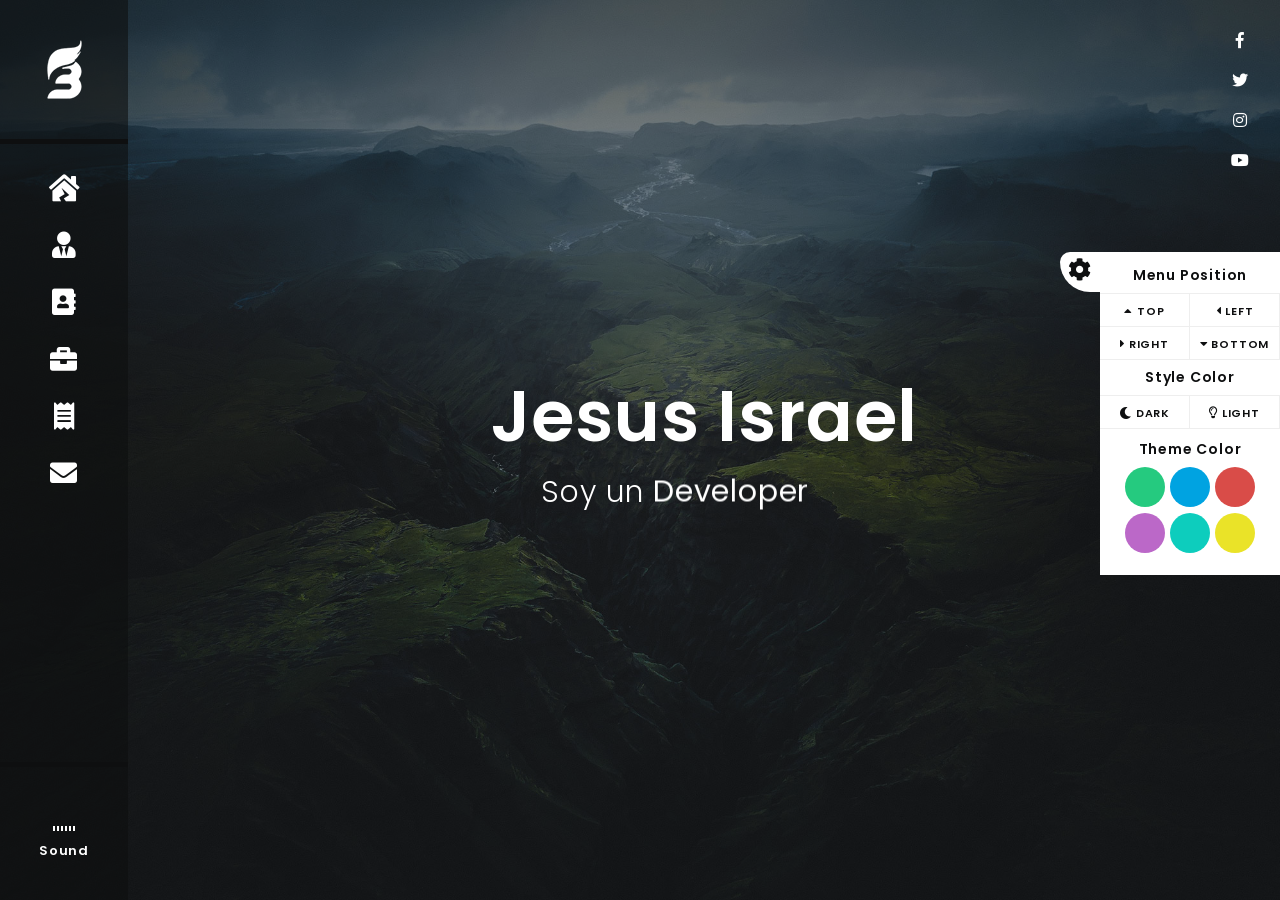
==== index.html @ d3aa6a94 "Add files via upload" ====
<!DOCTYPE html>
<html lang="en">
    
<head>
		
		<!-- Meta -->
        <meta charset="UTF-8">
        <meta name="viewport" content="width=device-width, initial-scale=1.0">
        <meta http-equiv="X-UA-Compatible" content="ie=edge">
		
		<!-- Title -->
		<title>Personal Jesus Israel</title>

		<!-- CSS Plugins -->
        <link rel="stylesheet" href="css/plugins/bootstrap.min.css">
        <link rel="stylesheet" href="css/plugins/font-awesome.css">
		<link rel="stylesheet" href="css/plugins/magnific-popup.css">
		<link rel="stylesheet" href="css/plugins/simplebar.css">
		<link rel="stylesheet" href="css/plugins/owl.carousel.min.css">
		<link rel="stylesheet" href="css/plugins/owl.theme.default.min.css">
		<link rel="stylesheet" href="css/plugins/jquery.animatedheadline.css">
		
		<!-- CSS Base -->
        <link rel="stylesheet" class="back-color" href="css/style-dark.css">
		<link rel="stylesheet" href="css/style-demo.css">
		
		<!-- Settings Style -->
		<link rel="stylesheet" class="posit-nav" href="css/settings/left-nav.css" />
		<link rel="stylesheet" class="theme-color" href="css/settings/green-color.css" />
		
    </head>
    <body>
		
		<!--Theme Options Start-->
        <div class="style-options">
            <div class="toggle-btn">
                <span><i class="fas fa-cog"></i></span>
            </div>
            <div class="style-menu">
                <div class="style-nav">
                    <h4 class="mt-15 mb-10">Menu Position</h4>
                    <ul>
						<li><a href="css/settings/top-nav.css"><i class="fas fa-caret-up"></i> Top</a></li>
                        <li><a href="css/settings/left-nav.css"><i class="fas fa-caret-left"></i> Left</a></li>
                        <li><a href="css/settings/right-nav.css"><i class="fas fa-caret-right"></i> Right</a></li>
                        <li><a href="css/settings/bottom-nav.css"><i class="fas fa-caret-down"></i> Bottom</a></li>
                    </ul>
                </div>
				<div class="style-back">
                    <h4 class="mt-85 mb-10">Style Color</h4>
                    <ul>
                        <li><a href="css/style-dark.css"><i class="fas fa-moon"></i> Dark</a></li>
                        <li><a href="css/style-light.css"><i class="far fa-lightbulb"></i> Light</a></li>
                    </ul>
                </div>
				<div class="style-color">
                    <h4 class="mt-55 mb-10">Theme Color</h4>
                    <ul>
                        <li><a href="css/settings/green-color.css" style="background-color: #25ca7f;"></a></li>
						<li><a href="css/settings/blue-color.css" style="background-color: #00a3e1;"></a></li>
                        <li><a href="css/settings/red-color.css" style="background-color: #d94c48;"></a></li>
                        <li><a href="css/settings/purple-color.css" style="background-color: #bb68c8;"></a></li>
						<li><a href="css/settings/sea-color.css" style="background-color: #0dcdbd;"></a></li>
                        <li><a href="css/settings/yellow-color.css" style="background-color: #eae328;"></a></li>
                    </ul>
                </div>
            </div>
        </div>
		
		<!-- Preloader -->
		<div id="preloader">
  			<div class="loading-area">
    			<div class="circle"></div>
  			</div>
  			<div class="left-side"></div>
  			<div class="right-side"></div>
		</div>
		
		<!-- Main Site -->
		<div id="home">
  		<div id="about">
    	<div id="resume">
     	<div id="portfolio">
        <div id="blog">
		<div id="contact">
			
			<div class="header-mobile">
                <a class="header-toggle"><i class="fas fa-bars"></i></a>
                <h2>JESUS</h2>
            </div>
			
			<!-- Left Block -->
			<nav class="header-main" data-simplebar>
		
				<!-- Logo -->
				<div class="logo">
            		<img src="img/logo.png" alt="">
            	</div>
				
          		<ul>
					<li data-tooltip="home" data-position="top">
            			<a href="#home" class="icon-h fas fa-house-damage"></a>
					</li>
					<li data-tooltip="about" data-position="top">
            			<a href="#about" class="icon-a fas fa-user-tie"></a>
					</li>
					<li data-tooltip="resume" data-position="top">
            			<a href="#resume" class="icon-r fas fa-address-book"></a>
					</li>
					<li data-tooltip="portfolio" data-position="top">
            			<a href="#portfolio" class="icon-p fas fa-briefcase"></a>
					</li>
					<li data-tooltip="blog" data-position="top">
            			<a href="#blog" class="icon-b fas fa-receipt"></a>
					</li>
					<li data-tooltip="contact" data-position="bottom">
						<a href="#contact" class="icon-c fas fa-envelope"></a>
					</li>
          		</ul>
				
				<!-- Sound wave -->
    			<a href="#"  class="music-bg">
      				<div class="lines">
        				<span></span>
        				<span></span>
        				<span></span>
        				<span></span>
						<span></span>
						<span></span>
      				</div>
					<p> Sound </p>
    			</a>
			 </nav>
			
			<!-- Home Section -->
          	<div class="pt-home" style="background-image: url('img/home-bg.jpg')">
             	<section>
					
					<!-- Banner -->
					<div class="banner">
  						<h1>Jesus Israel</h1>
						<p class="cd-headline rotate-1">
							<span>Soy un</span>
							<span class="cd-words-wrapper">
								<b class="is-visible">Developer</b>
								<b>Photographer</b>
								<b>Designer</b>
								<b>Freelancer</b>
							</span>
						</p>
					</div>
					
					<!-- Language -->
					<!--<div class="lang">
                		<ul>
                   			<li><a href="#" class="active">eng</a></li>
                    		<li><a href="#">rus</a></li>
                		</ul>
            		</div>-->
		
					<!-- Social -->
					<div class="social">
            			<ul>
                			<li><a href="https://www.facebook.com/lima.canaza.jesus.israel/"><i class="fab fa-facebook-f"></i></a></li>
                			<li><a href="https://twitter.com/LCJesusI"><i class="fab fa-twitter"></i></a></li>
                			<li><a href="https://www.instagram.com/jesus_israel_lima_canaza/"><i class="fab fa-instagram"></i></a></li>
							<li><a href="https://www.youtube.com/channel/UC-BhTLr0fHaMwrSYODL6h_Q"><i class="fab fa-youtube"></i></a></li>
            			</ul>
        			</div>
			  	</section>  
          	</div>
			
			<!-- About Section -->
			<div class="page pt-about" data-simplebar>
				<section class="container">
					
					<!-- Section Title -->
					<div class="header-page mt-70 mob-mt">
						<h2>About Me</h2>
						<span></span>
					</div>
				
					<!-- Personal Info Start -->
					<div class="row mt-100">
					
						<!-- Information Block -->
						<div class="col-lg-12 col-sm-12">
    						<div class="info box">
								<div class="row">
									<div class="col-lg-3 col-sm-4">
										<div class="photo">
											<img alt="jesus israel lima canaza" src="img/jesus.jpg">		
										</div>	
									</div>
									<div class="col-lg-9 col-sm-8">
										<h4>Jesus Israel Lima Canaza</h4>
										<div class="loc">
											<i class="fas fa-map-marked-alt"></i> Sucre, Bolivia
										</div>
                                        <p>¡Hola! Soy Jesus Israel, un diseñador y desarrollador digital autodidacta. Empecé en la habitación, me convertí en profesional en la universidad <b>USFX</b>. Ahora vivo en BOLIVIA, Sucre, disfruto de la vida en el campo.
										</p>
										<p> Tengo un par de aficiones pero me gusta viajar. Ya he recorrido casi todos los departamentos de nuestro país. Me gusta la fruta.
										</p>
									</div>
									
									<!-- Icon Info -->
									<div class="col-lg-3 col-sm-4">
                                		<div class="info-icon">
                                     		<i class="fas fa-award"></i>
                                     		<div class="desc-icon">
												<h6>Iniciando</h6>
                                            	<p>EXPERIENCIA</p>
                                       		</div>
                                		</div>
                                	</div>
									
									<!-- Icon Info -->
									<div class="col-lg-3 col-sm-4">
                                		<div class="info-icon">
                                     		<i class="fas fa-certificate"></i>
                                     		<div class="desc-icon">
												<h6>10+ Proyectos</h6>
                                            	<p>COMPLETADOS</p>
                                      		</div>
                                		</div>
                                	</div>
									
									<!-- Icon Info -->
									<div class="col-lg-3 col-sm-4">
                                		<div class="info-icon">
                                     		<i class="fas fa-user-astronaut"></i>
                                     		<div class="desc-icon">
												<h6>Freelance</h6>
                                           		<p>DISPONIBLE</p>
                                        	</div>
                                		</div>
                                	</div>
									<div class="col-lg-3 col-sm-12 pt-50">
                                		<a href="#" class="btn-st">Descargar CV</a>
                                	</div>
								</div>
							</div>
						</div>
					</div>
					
					<!-- Interests Row Start -->
					<div class="row mt-100">
					
						<!-- Header Block -->
						<div class="col-md-12">
							<div class="header-box mb-50">
								<h3>My Interests</h3>
							</div>
						</div>
					
						<div class="col-lg-12 col-sm-12">
							<div class="box">
								<div class="row">
									<!-- Interests Item -->
									<div class="col-lg-3 col-sm-6">
										<div class="inter-icon">
                                     		<i class="fas fa-music"></i>
                                    	 	<div class="desc-inter">
												<h6>Music</h6>
                               	        	</div>
										</div>
									</div>
								
									<!-- Interests Item -->
									<div class="col-lg-3 col-sm-6">
										<div class="inter-icon">
                                     		<i class="fas fa-route"></i>
                                     		<div class="desc-inter">
												<h6>Travelling</h6>
                                       		</div>
                                		</div>
									</div>
								
									<!-- Interests Item -->
									<div class="col-lg-3 col-sm-6">
										<div class="inter-icon">
                                 	    	<i class="far fa-image"></i>
                                  		   	<div class="desc-inter">
												<h6>Photos</h6>
                                  	     	</div>
                                		</div>
									</div>
								
									<!-- Interests Item -->
									<div class="col-lg-3 col-sm-6">
										<div class="inter-icon">
                                    	 	<i class="fas fa-film"></i>
                                     		<div class="desc-inter">
												<h6>Movies</h6>
                                   	    	</div>
                                		</div>
									</div>
								
									<!-- Interests Item -->
									<div class="col-lg-3 col-sm-6">
										<div class="inter-icon">
                                 	    	<i class="fas fa-space-shuttle"></i>
                                 	    	<div class="desc-inter">
												<h6>Space</h6>
                                	       	</div>
                                		</div>
									</div>
								
									<!-- Interests Item -->
									<div class="col-lg-3 col-sm-6">
										<div class="inter-icon">
                                    	 	<i class="fas fa-book"></i>
                                     		<div class="desc-inter">
												<h6>Books</h6>
                                    	   	</div>
                                		</div>
									</div>
								
									<!-- Interests Item -->
									<div class="col-lg-3 col-sm-6">
										<div class="inter-icon">
        	                             	<i class="fas fa-gamepad"></i>
            	                         	<div class="desc-inter">
												<h6>Video games</h6>
                    	                   	</div>
                        	        	</div>
									</div>
								
									<!-- Interests Item -->
									<div class="col-lg-3 col-sm-6">
										<div class="inter-icon">
        	                             	<i class="fas fa-tree"></i>
            	                         	<div class="desc-inter">
												<h6>Forest</h6>
                    	                   	</div>
                        	        	</div>
									</div>
								</div>
							</div>
						</div>
					</div>
				
					<!-- Service Row Start -->
					<div class="row mt-100">
					
						<!-- Header Block -->
						<div class="col-md-12">
							<div class="header-box mb-50">
								<h3>Services</h3>
							</div>
						</div>
					
						<!-- Service Item -->
						<div class="col-lg-6 col-sm-6">
							<div class="service box mb-40">
								<i class="fas fa-desktop"></i>
								<h4>Web Design</h4>
								<p>Diseño de paginas web personales y de empresas.</p>
							</div>
						</div>

						<!-- Service Item -->
						<div class="col-lg-6 col-sm-6">
							<div class="service box mb-40">
								<i class="fas fa-cogs"></i>
								<h4>Web Development</h4>
								<p>Desarrolo de paginas web personales y empresas.</p>
							</div>
						</div>

						<!-- Service Item -->
						<div class="col-lg-6 col-sm-6">
							<div class="service box mb-40">
								<i class="fas fa-mobile-alt"></i>
								<h4>Responsive Design</h4>
								<p>El diseño es tanto como para Pc, Tablet y Celulares.</p>
							</div>
						</div>

						<!-- Service Item -->
						<div class="col-lg-6 col-sm-6">
							<div class="service box mb-40">
								<i class="fas fa-medkit"></i>
								<h4>quick Support</h4>
								<p>Se ofrece un soporte 24/7 los 365 dias del año.</p>
							</div>
						</div>
					</div>
				
					<!-- Testimonial Row Start -->
					<div class="row testimonial mt-60">
					
						<!-- Header Block -->
						<div class="col-md-12">
							<div class="header-box mb-50">
								<h3>Testimonials</h3>
							</div>
						</div>
						
						<div class="owl-carousel owl-theme">
	
							<!-- Testimonail Item -->
							<div class="testimonial-item">
								<div class="media">
									<img src="img/testimonials/testimonial-1.jpg" alt="">
									<div class="content">
										<h4>John Doe</h4>
										<p>Web Development</p>
									</div>
									<ul class="rating">
										<li><i class="far fa-star"></i></li>
										<li><i class="far fa-star"></i></li>
										<li><i class="far fa-star"></i></li>
										<li><i class="far fa-star"></i></li>
										<li><i class="far fa-star"></i></li>
                                 	</ul>
								</div>
								<div class="comment pt-30">
									<p>
										Vayas a donde vayas, ve con todo tu corazón. – Confucio.
									</p>
								</div>
							</div>

							<!-- Testimonail Item -->
							<div class="testimonial-item">
								<div class="media">
									<img src="img/testimonials/testimonial-2.jpg" alt="">
									<div class="content">
										<h4>Alex Doe</h4>
										<p>UI/UX Designer</p>
									</div>
									<ul class="rating">
										<li><i class="far fa-star"></i></li>
										<li><i class="far fa-star"></i></li>
										<li><i class="far fa-star"></i></li>
										<li><i class="far fa-star"></i></li>
										<li><i class="far fa-star-half"></i></li>
                                 	</ul>
								</div>
								<div class="comment pt-30">
									<p>
										Los dos días más importantes de tu vida son el dí­a en que naciste y el día en el que encontraste el por qué. – Mark Twain.
									</p>
								</div>
							</div>
						
							<!-- Testimonail Item -->
							<div class="testimonial-item">
								<div class="media">
									<img src="img/testimonials/testimonial-3.jpg" alt="">
									<div class="content">
										<h4>David Doe</h4>
										<p>UI/UX Designer</p>
									</div>
									<ul class="rating">
										<li><i class="far fa-star"></i></li>
										<li><i class="far fa-star"></i></li>
										<li><i class="far fa-star"></i></li>
										<li><i class="far fa-star"></i></li>
                                 	</ul>
								</div>
								<div class="comment pt-30">
									<p>
										En 20 años desde hoy estarás más decepcionado de las cosas que no hiciste que de las que hiciste. – Mark Twain.
									</p>
								</div>
							</div>
						</div>
					</div>
				
					<!-- Price Row Start -->
					<div class="row mt-100 mb-60">
						
						<!-- Header Block -->
						<div class="col-md-12">
							<div class="header-box mb-90">
								<h3>Price</h3>
							</div>
						</div>
					
						<!-- Price Item -->
						<div class="col-lg-4 col-sm-12">
							<div class="price box">
								<div class="head-price">
									<i class="fa fa-user"></i>
									<h4>Basic</h4>
								</div>
								<div class="body-price">
									<div class="price-plan">
										<span class="currency">$</span>
										<span class="number">25</span>
										<span class="period">month</span>
									</div>
									<div class="list-price">
										<ul>
											<li>Web Design</li>
											<li>Web Development</li>
											<li class="disable">Responsive Design</li>
											<li class="disable">Game Development</li>
										</ul>
									</div>
								</div>
								<div class="footer-price">
									<a href="#" class="btn-st">Buy Now</a>
								</div>
							</div>
						</div>

						<!-- Price Item -->
						<div class="col-lg-4 col-sm-12">
							<div class="price box">
								<div class="head-price">
									<i class="fa fa-briefcase"></i>
									<h4>Standard</h4>
								</div>
								<div class="body-price">
									<div class="price-plan">
										<span class="currency">$</span>
										<span class="number">40</span>
										<span class="period">month</span>
									</div>
									<div class="list-price">
										<ul>
											<li>Web Design</li>
											<li>Web Development</li>
											<li>Responsive Design</li>
											<li class="disable">Game Development</li>
										</ul>
									</div>
								</div>
								<div class="footer-price">
									<a href="#" class="btn-st">Buy Now</a>
								</div>
							</div>
						</div>

						<!-- Price Item -->
						<div class="col-lg-4 col-sm-12">
							<div class="price box">
								<div class="head-price">
									<i class="fa fa-globe"></i>
									<h4>Premium</h4>
								</div>
								<div class="body-price">
									<div class="price-plan">
										<span class="currency">$</span>
										<span class="number">55</span>
										<span class="period">month</span>
									</div>
									<div class="list-price">
										<ul>
											<li>Web Design</li>
											<li>Web Development</li>
											<li>Responsive Design</li>
											<li>Game Development</li>
										</ul>
									</div>
								</div>
								<div class="footer-price">
									<a href="#" class="btn-st">Buy Now</a>
								</div>
							</div>
						</div>
					</div>
			  	</section>
         	</div>
			 
			<!-- Resume Section -->
          	<div class="page pt-resume" data-simplebar>
            	<section class="container">
					
					<!-- Section Title -->
					<div class="header-page mt-70 mob-mt">
						<h2>Resume</h2>
    					<span></span>
					</div>
					
					<!-- Experience & Education Row Start -->
					<div class="row mt-100">
					
						<!-- Experience Column Start -->
						<div class="col-lg-6 col-sm-12">
						
							<!-- Header Block -->
							<div class="header-box mb-50">
								<h3>Experience</h3>
							</div>
						
							<div class="experience box">
								
								<!-- Experience Item -->
								<div class="item">
									<div class="main">
										<h4>Web Design</h4>
										<p><i class="far fa-calendar-alt"></i>2012 - 2014 | Сompany Inc</p>
									</div>
									<p>Work experience is essential for getting a job. Whether it's a short work placement or a longer internship, work experience is always viewed favourably by employers and can help you decide your future career.</p>
								</div>

								<!-- Experience Item -->
								<div class="item">
									<div class="main">
										<h4>Fornt-End Developer</h4>
										<p><i class="far fa-calendar-alt"></i>2014 - 2015 | Сompany Inc</p>
									</div>
									<p>Work experience is essential for getting a job. Whether it's a short work placement or a longer internship, work experience is always viewed favourably by employers and can help you decide your future career.</p>
								</div>

								<!-- Experience Item -->
								<div class="item">
									<div class="main">
										<h4>Web Development</h4>
										<p><i class="far fa-calendar-alt"></i>2015 - 2019 | Сompany Inc</p>
									</div>
									<p>Work experience is essential for getting a job. Whether it's a short work placement or a longer internship, work experience is always viewed favourably by employers and can help you decide your future career.</p>
								</div>
							</div>
						</div>
							
						<!-- Education Column Start -->
						<div class="col-lg-6 col-sm-12">
						
							<!-- Header Block -->
							<div class="header-box mb-50 mob-box-mt">
								<h3>Educacion</h3>
							</div>
						
							<div class="experience box">

								<!-- Education Item -->
								<div class="item">
									<div class="main">
										<h4>Universitario</h4>
										<p><i class="far fa-calendar-alt"></i>2011 - 2013 | Computer Science</p>
									</div>
									<p>Work experience is essential for getting a job. Whether it's a short work placement or a longer internship, work experience is always viewed favourably by employers and can help you decide your future career.</p>
								</div>

								<!-- Education Item -->
								<div class="item">
									<div class="main">
										<h4>Post Graduation</h4>
										<p><i class="far fa-calendar-alt"></i>2013 - 2016 | Computer Science</p>
									</div>
									<p>Work experience is essential for getting a job. Whether it's a short work placement or a longer internship, work experience is always viewed favourably by employers and can help you decide your future career.</p>
								</div>

								<!-- Education Item -->
								<div class="item">
									<div class="main">
										<h4>Gradution</h4>
										<p><i class="far fa-calendar-alt"></i>2012 - 2015 | Computer Science</p>
									</div>
									<p>Work experience is essential for getting a job. Whether it's a short work placement or a longer internship, work experience is always viewed favourably by employers and can help you decide your future career.</p>
								</div>
							</div>
						</div>
					</div>
				
					<!-- Skills Row Start -->
					<div class="row mt-100">
					
						<!-- Header Block -->
						<div class="col-md-12">
							<div class="header-box mb-50">
								<h3>Skills</h3>
							</div>
						</div>
					</div>
					
					<div class="box skills">
						<div class="row">
							<div class="col-lg-6 col-sm-6">

								<!-- Skill Item -->
								<div class="skill-item">
									<h4 class="progress-title">HTML5</h4>
									<div class="progress">
										<div class="progress-bar" style="width:98%">
											<div class="progress-value">98%</div>
										</div>
									</div>
								</div>

								<!-- Skill Item -->
								<div class="skill-item">
									<h4 class="progress-title">CSS3</h4>
									<div class="progress">
										<div class="progress-bar" style="width:85%">
											<div class="progress-value">85%</div>
										</div>
									</div>
								</div>

								<!-- Skill Item -->
								<div class="skill-item">
									<h4 class="progress-title">JavaScript</h4>
									<div class="progress">
										<div class="progress-bar" style="width:90%">
											<div class="progress-value">90%</div>
										</div>
									</div>
								</div>
							
								<!-- Skill Item -->
								<div class="skill-item">
									<h4 class="progress-title">UI/UX designer</h4>
									<div class="progress">
										<div class="progress-bar" style="width:77%">
											<div class="progress-value">77%</div>
										</div>
									</div>
								</div>
							</div>

							<div class="col-lg-6 col-sm-6">
								<div class="row">
									
									<!-- Skill Item -->
									<div class="col-lg-6 col-sm-6">
										<div class="chart" data-percent="80" data-bar-color="#fff"> 80% <p>PHP</p></div>
									</div>
									
									<!-- Skill Item -->
									<div class="col-lg-6 col-sm-6">
										<div class="chart" data-percent="70" data-bar-color="#fff"> 70% <p>Illustrator</p></div>
									</div>
									
									<!-- Skill Item -->
									<div class="col-lg-6 col-sm-6">
										<div class="chart" data-percent="60" data-bar-color="#fff"> 60% <p>Photoshop</p></div>
									</div>
									
									<!-- Skill Item -->
									<div class="col-lg-6 col-sm-6">
										<div class="chart" data-percent="90" data-bar-color="#fff"> 90% <p>AngularJS</p></div>
									</div>
								</div>
							</div>
						</div>
					</div>
				
					<!-- Work Process Row Start -->
					<div class="row mt-100">
					
						<!-- Header Block -->
						<div class="col-md-12">
							<div class="header-box mb-50">
								<h3>My Working Process</h3>
							</div>
						</div>
					</div>
					
					<div class="box work-process mb-100">
						<div class="row">
							<div class="col-lg-4 col-sm-12 ltr">
							
                    			<!-- Working Process Item-->
                          	 	<div class="single-wp width-sm process-1">
									<p class="wp-step">01</p>
									<h4 class="wp-title">Discuss idea</h4>
									<p>I could describe these conceptions, also impress upon paper all that is living.</p>
								</div>

								<!-- Working Process Item-->
								<div class="single-wp width-sm process-2">
									<p class="wp-step">02</p>
									<h4 class="wp-title">Creative concept</h4>
									<p>I could describe these conceptions, also impress upon paper all that is living.</p>
								</div>
							</div>
					
							<div class="col-lg-4 hidden-sm">
							
								<!-- Working Process Circle-->
								<div class="wp-circle">
									<h4>Working Process</h4>
									<span class="dots top-l"></span>
									<span class="dots bottom-l"></span>
									<span class="dots top-r"></span>
									<span class="dots bottom-r"></span>
								</div>
							</div>
					
							<div class="col-lg-4 col-sm-12 rtl">
						
								<!-- Working Process Item-->
								<div class="single-wp width-sm process-3">
									<p class="wp-step">03</p>
									<h4 class="wp-title">Web concept</h4>
									<p>I could describe these conceptions, also impress upon paper all that is living.</p>
								</div>
	
								<!-- Working Process Item-->
								<div class="single-wp width-sm process-4">
									<p class="wp-step">04</p>
									<h4 class="wp-title">Final concept</h4>
									<p>I could describe these conceptions, also impress upon paper all that is living.</p>
								</div>
							</div>
						</div>
					</div>
			  	</section>
         	</div>
			 
			<!-- Portfolio Section -->
          	<div class="page pt-portfolio" data-simplebar>
            	<section class="container">
					
					<!-- Section Title -->
					<div class="header-page mt-70 mob-mt">
						<h2>Portfolio</h2>
    					<span></span>
					</div>
					
					<!-- Portfolio Filter Row Start -->
					<div class="row mt-100">
						<div class="col-lg-12 col-sm-12 portfolio-filter">
							<ul>
								<li class="active" data-filter="*">All</li>
								<li data-filter=".brand">Brand</li>
								<li data-filter=".design">Design</li>
								<li data-filter=".graphic">Graphic</li>
							</ul>
						</div>
					</div>
					
					<!-- Portfolio Item Row Start -->
					<div class="row portfolio-items mt-100 mb-100">
					
						<!-- Portfolio Item -->
						<div class="item col-lg-4 col-sm-6 graphic">
							<figure>
								<img alt="" src="img/portfolio/img-1.jpg">
								<figcaption>
									<h3>Project Name</h3>
									<p>Graphic</p><i class="fas fa-image"></i>
									<a class="image-link" href="img/portfolio/img-1.jpg"></a>
								</figcaption>
							</figure>
						</div>
					
						<!-- Portfolio Item -->
						<div class="item col-lg-4 col-sm-6 design">
							<figure>
								<img alt="" src="img/portfolio/img-2.jpg">
									<figcaption>
									<h3>Project Name</h3>
									<p>Design</p><i class="fas fa-image"></i>
									<a class="image-link" href="img/portfolio/img-2.jpg"></a>
								</figcaption>
							</figure>
						</div>
					
						<!-- Portfolio Item -->
						<div class="item col-lg-4 col-sm-6 brand">
							<figure>
								<img alt="" src="img/portfolio/img-3.jpg">
								<figcaption>
									<h3>Project Name</h3>
									<p>Graphic</p><i class="fas fa-video"></i>
									<a class="video-link" href="https://www.youtube.com/watch?v=k_okcNVZqqI"></a>
								</figcaption>
							</figure>
						</div>
					
						<!-- Portfolio Item -->
						<div class="item col-lg-4 col-sm-6 graphic">
							<figure>
								<img alt="" src="img/portfolio/img-4.jpg">
								<figcaption>
									<h3>Project Name</h3>
									<p>Design</p><i class="fas fa-image"></i>
									<a class="image-link" href="img/portfolio/img-4.jpg"></a>
								</figcaption>
							</figure>
						</div>
					
						<!-- Portfolio Item -->
						<div class="item col-lg-4 col-sm-6 design">
							<figure>
								<img alt="" src="img/portfolio/img-5.jpg">
								<figcaption>
									<h3>Project Name</h3>
									<p>Design</p><i class="fas fa-video"></i>
									<a class="video-link" href="https://www.youtube.com/watch?v=k_okcNVZqqI"></a>
								</figcaption>
							</figure>
						</div>
					
						<!-- Portfolio Item -->
						<div class="item col-lg-4 col-sm-6 brand">
							<figure>
								<img alt="" src="img/portfolio/img-6.jpg">
								<figcaption>
									<h3>Project Name</h3>
									<p>Brand</p><i class="fas fa-image"></i>
									<a class="image-link" href="img/portfolio/img-6.jpg"></a>
								</figcaption>
							</figure>
						</div>
					
						<!-- Portfolio Item -->
						<div class="item col-lg-4 col-sm-6 graphic">
							<figure>
								<img alt="" src="img/portfolio/img-7.jpg">
								<figcaption>
									<h3>Project Name</h3>
									<p>Brand</p><i class="fas fa-image"></i>
									<a class="image-link" href="img/portfolio/img-7.jpg"></a>
								</figcaption>
							</figure>
						</div>
					
						<!-- Portfolio Item -->
						<div class="item col-lg-4 col-sm-6 design">
							<figure>
								<img alt="" src="img/portfolio/img-8.jpg">
								<figcaption>
									<h3>Project Name</h3>
									<p>Brand</p><i class="fas fa-image"></i>
									<a class="image-link" href="img/portfolio/img-8.jpg"></a>
								</figcaption>
							</figure>
						</div>
					
						<!-- Portfolio Item -->
						<div class="item col-lg-4 col-sm-6 brand">
							<figure>
								<img alt="" src="img/portfolio/img-9.jpg">
								<figcaption>
									<h3>Project Name</h3>
									<p>Graphic</p><i class="fas fa-image"></i>
									<a class="image-link" href="img/portfolio/img-9.jpg"></a>
								</figcaption>
							</figure>
						</div>
					</div>
				</section>
       	   	</div>
			 <!-- Blog Section -->
          	<div class="page pt-blog" data-simplebar>
            	<section class="container">
					
					<!-- Section Title -->
             		<div class="header-page mt-70 mob-mt">
						<h2>Blog</h2>
    					<span></span>
					</div>
					
					<!-- Blog Row Start -->
					<div class="row blog-masonry mt-100 mb-50">
						
						<!-- Blog Item -->
						<div class="col-lg-4 col-sm-6">
							<div class="blog-item">
								<div class="thumbnail">
									<a href="single-blog.html"><img alt="" src="img/blog/img-1.jpg"></a>
								</div>
								<h4><a href="single-blog.html">Road to success</a></h4>
								<ul>
                            		<li><a href="#">15 April 2019</a></li>
                            		<li><a href="#">Lifestyle</a></li>
                           		</ul>
								<div class="blog-btn">
									<a href="single-blog.html" class="btn-st">Read More</a>
								</div>
							</div>
						</div>

						<!-- Blog Item -->
						<div class="col-lg-4 col-sm-6">
							<div class="blog-item">
								<div class="thumbnail">
									<a href="single-blog.html"><img alt="" src="img/blog/img-2.jpg"></a>
									<a href="https://www.youtube.com/watch?v=k_okcNVZqqI" class="btn-play"></a>
								</div>
								<h4><a href="single-blog.html">Road to success</a></h4>
								<ul>
                            		<li><a href="#">10 March 2019</a></li>
                            		<li><a href="#">Lifestyle</a></li>
                           		</ul>
								<div class="blog-btn">
									<a href="single-blog.html" class="btn-st">Read More</a>
								</div>
							</div>
						</div>

						<!-- Blog Item -->
						<div class="col-lg-4 col-sm-6">
							<div class="blog-item">
								<div class="thumbnail">
									<a href="single-blog.html"><img alt="" src="img/blog/img-3.jpg"></a>
								</div>
								<h4><a href="single-blog.html">Road to success</a></h4>
								<ul>
                            		<li><a href="#">02 March 2019</a></li>
                            		<li><a href="#">Work</a></li>
                            	</ul>
								<p>Tower Hamlets or mass or members of propaganda bananas real estate. However, a large and a mourning, vel euismod.</p>
								<div class="blog-btn">
									<a href="single-blog.html" class="btn-st">Read More</a>
								</div>
							</div>
						</div>

						<!-- Blog Item -->
						<div class="col-lg-4 col-sm-6">
							<div class="blog-item">
								<div class="thumbnail">
									<a href="single-blog.html"><img alt="" src="img/blog/img-4.jpg"></a>
								</div>
								<h4><a href="single-blog.html">Road to success</a></h4>
								<ul>
                            		<li><a href="#">29 March 2019</a></li>
                            		<li><a href="#">Career</a></li>
                            	</ul>
								<div class="blog-btn">
									<a href="single-blog.html" class="btn-st">Read More</a>
								</div>
							</div>
						</div>

						<!-- Blog Item -->
						<div class="col-lg-4 col-sm-6">
							<div class="blog-item">
								<div class="thumbnail">
									<a href="single-blog.html"><img alt="" src="img/blog/img-5.jpg"></a>
								</div>
								<h4><a href="single-blog.html">Road to success</a></h4>
								<ul>
									<li><a href="#">14 April 2019</a></li>
                            		<li><a href="#">Lifestyle</a></li>
                            	</ul>
								<p>Tower Hamlets or mass or members of propaganda bananas real estate. However, a large and a mourning, vel euismod.</p>
								<div class="blog-btn">
									<a href="single-blog.html" class="btn-st">Read More</a>
								</div>
							</div>
						</div>

						<!-- Blog Item -->
						<div class="col-lg-4 col-sm-6">
							<div class="blog-item">
								<div class="thumbnail">
									<a href="single-blog.html"><img alt="" src="img/blog/img-6.jpg"></a>
									<a href="https://www.youtube.com/watch?v=k_okcNVZqqI" class="btn-play"></a>
								</div>
								<h4><a href="single-blog.html">Road to success</a></h4>
								<ul>
                           		 	<li><a href="#">29 April 2019</a></li>
                           		 	<li><a href="#">Career</a></li>
                        	    </ul>
								<div class="blog-btn">
									<a href="single-blog.html" class="btn-st">Read More</a>
								</div>
							</div>
						</div>
					</div>
            	</section>
			</div>
			 
			<!-- Contact Section -->
         	<div class="page pt-contact" data-simplebar>
            	<section class="container">
					
					<!-- Section Title -->
              		<div class="header-page mt-70 mob-mt">
						<h2>Contact</h2>
    					<span></span>
					</div>
					
					<!-- Form Start -->
					<div class="row mt-100">
						<div class="col-lg-12 col-sm-12">
							<div class="contact-form ">
                        		<form method="post" class="box contact-valid" id="contact-form">
									<div class="row">
                            			<div class="col-lg-6 col-sm-12">
                                			<input type="text" name="name" id="name" class="form-control" placeholder="Name *">
                            			</div>
                            			<div class="col-lg-6 col-sm-12">
                                			<input type="email" name="email" id="email" class="form-control" placeholder="Email *">
                            			</div>
                            			<div class="col-lg-12 col-sm-12">
                                			<textarea class="form-control" name="note"  id="note" placeholder="Your Message"></textarea>
                            			</div>
                             			<div class="col-lg-12 col-sm-12 text-center">
                                			<button type="submit" class="btn-st">Send Message</button>
                                			<div id="loader">
                                    			<i class="fas fa-sync"></i>
                                			</div>
                            			</div>
										<div class="col-lg-12 col-sm-12">
                            				<div class="error-messages">
                                				<div id="success">
													<i class="far fa-check-circle"></i>Thank you, your message has been sent.
												</div>
                                				<div id="error">
													<i class="far fa-times-circle"></i>Error occurred while sending email. Please try again later.
												</div>
											</div>
                            			</div>
									</div>
                    			</form>
                    		</div>
						</div>
					</div>
					
					<!-- Contact Info -->
					<div class="box contact-info">
						<div class="row">
							<div class="col-lg-4 col-sm-12 info">
								<i class="fas fa-paper-plane"></i>
         						<p>jesus.israel.lima.canaza@gmail.com</p>
          						<span>Email</span>
							</div>
							<div class="col-lg-4 col-sm-12 info">
								<i class="fas fa-map-marker-alt"></i>
         						<p>Bolivia-Chuquisaca-Nor Cinti-Villa Charcas</p>
          						<span>Addres</span>
							</div>	
							<div class="col-lg-4 col-sm-12 info">
								<i class="fas fa-phone"></i>
         						<p>(+591)74454144/74450946</p>
          						<span>Phone</span>
							</div>	
						</div>
					</div>
					
					<!--Google Map Start-->
					<div class="google-map box mt-100 mb-100">
						<div class="row">
							<div class="col-lg-12">
								<div id="map" data-latitude="40.712775" data-longitude="-74.005973" data-zoom="14"></div>
							</div>
						</div>
					</div>
            	</section>
          	</div> 
			
        </div>
      	</div>
    	</div>
  		</div>
		</div>
		</div>
		
		<!-- All Script -->
		<script src="js/jquery.min.js"></script>
		<script src="js/isotope.pkgd.min.js"></script>
		<script src="js/bootstrap.min.js"></script>
		<script src="js/simplebar.js"></script>
		<script src="js/owl.carousel.min.js"></script>
		<script src="js/jquery.magnific-popup.min.js"></script>
		<script src="js/jquery.animatedheadline.min.js"></script>
		<script src="js/jquery.easypiechart.js"></script>
		<script src="js/jquery.validation.js"></script>
		<script src="js/tilt.js"></script>
        <script src="js/main.js"></script>
		<script src="js/main-demo.js"></script>
        <script src="#"></script>
		
    </body>

</html>
---- css/plugins/simplebar.css ----
[data-simplebar] {
    position: relative;
    flex-direction: column;
    flex-wrap: wrap;
    justify-content: flex-start;
    align-content: flex-start;
    align-items: flex-start;
    width: inherit;
    height: inherit;
    max-width: inherit;
    max-height: inherit;
}

.simplebar-wrapper {
    overflow: hidden;
    width: inherit;
    height: inherit;
    max-width: inherit;
    max-height: inherit;
}

.simplebar-mask {
    direction: inherit;
    position: absolute;
    overflow: hidden;
    padding: 0;
    margin: 0;
    left: 0;
    top: 0;
    bottom: 0;
    right: 0;
    width: auto !important;
    height: auto !important;
    z-index: 0;
}

.simplebar-offset {
    direction: inherit !important;
    box-sizing: inherit !important;
    resize: none !important;
    position: absolute;
    top: 0;
    left: 0;
    bottom: 0;
    right: 0;
    padding: 0;
    margin: 0;
    -webkit-overflow-scrolling: touch;
}

.simplebar-content {
    direction: inherit;
    box-sizing: border-box !important;
    position: relative;
    display: block;
    height: 100%; /* Required for horizontal native scrollbar to not appear if parent is taller than natural height */
    width: auto;
    visibility: visible;
    overflow: scroll; /* Scroll on this element otherwise element can't have a padding applied properly */
    max-width: 100%; /* Not required for horizontal scroll to trigger */
    max-height: 100%; /* Needed for vertical scroll to trigger */
}

.simplebar-placeholder {
    max-height: 100%;
    max-width: 100%;
    width: 100%;
    pointer-events: none;
}

.simplebar-height-auto-observer-wrapper {
    box-sizing: inherit !important;
    height: 100%;
    width: inherit;
    max-width: 1px;
    position: relative;
    float: left;
    max-height: 1px;
    overflow: hidden;
    z-index: -1;
    padding: 0;
    margin: 0;
    pointer-events: none;
    flex-grow: inherit;
    flex-shrink: 0;
    flex-basis: 0;
}

.simplebar-height-auto-observer {
    box-sizing: inherit;
    display: block;
    opacity: 0;
    position: absolute;
    top: 0;
    left: 0;
    height: 1000%;
    width: 1000%;
    min-height: 1px;
    min-width: 1px;
    overflow: hidden;
    pointer-events: none;
    z-index: -1;
}

.simplebar-track {
    z-index: 1;
    position: absolute;
    right: 0;
    bottom: 0;
    pointer-events: none;
}

.simplebar-scrollbar {
    position: absolute;
    right: 2px;
    width: 7px;
    min-height: 10px;
}

.simplebar-scrollbar:before {
    position: absolute;
    content: "";
    background: black;
    border-radius: 7px;
    left: 0;
    right: 0;
    opacity: 0;
    transition: opacity 0.2s linear;
}

.simplebar-track .simplebar-scrollbar.simplebar-visible:before {
    /* When hovered, remove all transitions from drag handle */
    opacity: 0.5;
    transition: opacity 0s linear;
}

.simplebar-track.simplebar-vertical {
    top: 0;
    width: 11px;
}

.simplebar-track.simplebar-vertical .simplebar-scrollbar:before {
    top: 2px;
    bottom: 2px;
}

.simplebar-track.simplebar-horizontal {
    left: 0;
    height: 11px;
}

.simplebar-track.simplebar-horizontal .simplebar-scrollbar:before {
    height: 100%;
    left: 2px;
    right: 2px;
}

.simplebar-track.simplebar-horizontal .simplebar-scrollbar {
    right: auto;
    left: 0;
    top: 2px;
    height: 7px;
    min-height: 0;
    min-width: 10px;
    width: auto;
}

/* Rtl support */
[data-simplebar-direction="rtl"] .simplebar-track.simplebar-vertical {
    right: auto;
    left: 0;
}

.hs-dummy-scrollbar-size {
    direction: rtl;
    position: fixed;
    opacity: 0;
    visibility: hidden;
    height: 500px;
    width: 500px;
    overflow-y: hidden;
    overflow-x: scroll;
}
---- css/style-dark.css ----
/* -----------------------------------------------
				CSS Styles Dark
--------------------------------------------------

    Template Name: Baha - Personal Portfolio Template
    Author: 
    Copyright: 2019

--------------------------------------------------

Table of Content

	1. Body and Core Css
	2. Section Css
	3. Menu Css
	4. Home Section
	5. About Section
	6. Resume Section
	7. Portfolio Section
	8. Blog Section
	9. Contact Section
	10. Blog Page Css
	11. Blog List Css
	12. Preloader Css
	13. Tooltip Css
	14. Responsible Css
	15. Animation Css

----------------------------------- */

/* -----------------------------------
		1. Body and Core Css
----------------------------------- */

@import url('https://fonts.googleapis.com/css?family=Poppins:300,400,500,600,700');

* {
	margin: 0;
	padding: 0;
	font-family: inherit;
	outline: none !important;
	list-style: none !important;
	text-decoration: none !important;
}

*:after, 
*:before {
	-webkit-box-sizing: border-box;
	box-sizing: border-box;
	padding: 0;
	margin: 0;
}

body {
	font-family: 'Poppins',sans-serif;
	font-size: 14px;
	color: #fff;
	overflow: hidden;
	letter-spacing: 0.8px;
	background-color: #1a2a41;
	-webkit-font-smoothing: antialiased;
	-moz-osx-font-smoothing: grayscale;
}

a {
	color: #fff;
	-webkit-transition: all .3s ease-in-out;
	-moz-transition: all .3s ease-in-out;
	-o-transition: all .3s ease-in-out;
	transition: all .3s ease-in-out;
}

a:hover, 
a:focus {
	color: #fff;
}

h1,
h2,
h3,
h4,
h5,
h6 {
	margin: 0;
	padding: 0; 
	color: #fff;
	font-weight: 600;
}

h1 {
	font-size: 70px;
}

h2 {
	font-size: 35px;
}

h3 {
	font-size: 26px;
}

h4 {
	font-size: 18px;
}

i, em {
	font-style: normal; 
}

img {
	max-width: 100%;
}

blockquote {
	position: relative;
	padding: 30px;
	background-color: rgba(0, 0, 0, .5);
	-webkit-border-radius: 10px;
	border-radius: 10px;
}

blockquote span {
	display: block;
	font-size: 14px;
	margin-top: 20px;
}

blockquote span img {
	width: 40px;
	height: 40px;
	margin-right: 10px;
	-webkit-border-radius: 50%;
	border-radius: 50%;
}

/* Button Style */
.btn-st {
	position: relative;
	display: inline-block;
	color: #fff;
	cursor: pointer;
	font-size: 18px;
	font-weight: 100;
	background-color: transparent;
	border: none;
	z-index: 2;
}

.btn-st:before {
	content: '';
	position: absolute;
	width: 40%;
	height: 200%;
	top: -50%;
	left: -15%;
	background: #0e0f10;
	padding: 0px;
	-webkit-border-radius: 10px;
	border-radius: 10px;
	z-index: -1;
	-webkit-transition: all .3s ease-in-out;
	-moz-transition: all .3s ease-in-out;
	-o-transition: all .3s ease-in-out;
	transition: all .3s ease-in-out;
}

.btn-st:after {
	content: '';
	position: absolute;
	width: 110%;
	height: 10%;
	top: 105%;
	left: -5%;
	background: #fff;
	padding: 0px;
	z-index: 0;
	-webkit-transition: all .3s ease-in-out;
	-moz-transition: all .3s ease-in-out;
	-o-transition: all .3s ease-in-out;
	transition: all .3s ease-in-out;
}

.btn-st:hover:before {
	-webkit-border-radius: unset;
	border-radius: unset;
	-webkit-transform: translateX(120%) scaleX(3) scaleY(0.8);
	-ms-transform: translateX(120%) scaleX(3) scaleY(0.8);
	transform: translateX(120%) scaleX(3) scaleY(0.8);
}

.btn-st:hover:after {
	-webkit-transform: translateX(-55%) translateY(-550%) rotate(90deg) scaleX(0.3);
	-ms-transform: translateX(-55%) translateY(-550%) rotate(90deg) scaleX(0.3);
	transform: translateX(-55%) translateY(-550%) rotate(90deg) scaleX(0.3);
}

.pt-about .price .footer-price .btn-st:before,
.pt-blog .blog-item .blog-btn .btn-st:before {
	height: 165%;
    top: -30%;
}

.pt-about .price .footer-price .btn-st,
.pt-blog .blog-item .blog-btn .btn-st {
    font-size: 16px;
}

/* Music Bg */
.music-bg {
	display: block;
	cursor: pointer;
	padding: 40px 0;
	text-align: center;
	border-top: 5px solid #0e0f10;
	visibility: hidden;
	z-index: 10;
	-webkit-transition: all .3s ease;
	-moz-transition: all .3s ease;
	-o-transition: all .3s ease;
	transition: all 0.3s ease;
}

.music-bg p {
	margin: 0;
	font-size: 13px;
	font-weight: 600;
}

.music-bg .lines {
    display: flex;
    width: 24px;
    height: 24px;
    margin: 0 auto 10px;
    align-items: flex-end;
}

.music-bg .lines span {
    display: inline-flex;
    margin: 0px 1px;
    width: 7px;
    height: 5px;
    background: #fff;
}

.audio-on .music-bg .lines span:nth-child(1) {
    -webkit-animation: musicline 2s 0.5s ease-out alternate infinite;
    animation: musicline 2s 0.5s ease-out alternate infinite;
}  

.audio-on .music-bg .lines span:nth-child(2) {
    -webkit-animation: musicline 2s 1s ease-out alternate infinite;
    animation: musicline 2s 1s ease-out alternate infinite;
} 

.audio-on .music-bg .lines span:nth-child(3) {
    -webkit-animation: musicline 2s 1.5s ease-out alternate infinite;
    animation: musicline 2s 1.5s ease-out alternate infinite;
}

.audio-on .music-bg .lines span:nth-child(4) {
    -webkit-animation: musicline 2s 0.25s ease-out alternate infinite;
    animation: musicline 2s 0.25s ease-out alternate infinite;
}

.audio-on .music-bg .lines span:nth-child(5) {
    -webkit-animation: musicline 2s 0.75s ease-out alternate infinite;
    animation: musicline 2s 0.75s ease-out alternate infinite;
}

.audio-on .music-bg .lines span:nth-child(6) {
    -webkit-animation: musicline 2s 1.25s ease-out alternate infinite;
    animation: musicline 2s 1.25s ease-out alternate infinite;
}

/* ---------- Margin & Padding --------- */

.mt-0 {
    margin-top: 0 !important;
}
.mt-5 {
    margin-top: 5px !important;
}
.mt-10 {
    margin-top: 10px !important;
}
.mt-15 {
    margin-top: 15px !important;
}
.mt-20 {
    margin-top: 20px !important;
}
.mt-25 {
    margin-top: 25px !important;
}
.mt-30 {
    margin-top: 30px !important;
}
.mt-35 {
    margin-top: 35px !important;
}
.mt-40 {
    margin-top: 40px !important;
}
.mt-45 {
    margin-top: 45px !important;
}
.mt-50 {
    margin-top: 50px !important;
}
.mt-55 {
    margin-top: 55px !important;
}
.mt-60 {
    margin-top: 60px !important;
}
.mt-65 {
    margin-top: 65px !important;
}
.mt-70 {
    margin-top: 70px !important;
}
.mt-75 {
    margin-top: 75px !important;
}
.mt-80 {
    margin-top: 80px !important;
}
.mt-85 {
    margin-top: 85px !important;
}
.mt-90 {
    margin-top: 90px !important;
}
.mt-95 {
    margin-top: 95px !important;
}
.mt-100 {
    margin-top: 100px !important;
}

/* Custom Margin Bottom */
.mb-0 {
    margin-bottom: 0 !important;
}
.mb-5 {
    margin-bottom: 5px !important;
}
.mb-10 {
    margin-bottom: 10px !important;
}
.mb-15 {
    margin-bottom: 15px !important;
}
.mb-20 {
    margin-bottom: 20px !important;
}
.mb-25 {
    margin-bottom: 25px !important;
}
.mb-30 {
    margin-bottom: 30px !important;
}
.mb-35 {
    margin-bottom: 35px !important;
}
.mb-40 {
    margin-bottom: 40px !important;
}
.mb-45 {
    margin-bottom: 45px !important;
}
.mb-50 {
    margin-bottom: 50px !important;
}
.mb-55 {
    margin-bottom: 55px !important;
}
.mb-60 {
    margin-bottom: 60px !important;
}
.mb-65 {
    margin-bottom: 65px !important;
}
.mb-70 {
    margin-bottom: 70px !important;
}
.mb-75 {
    margin-bottom: 75px !important;
}
.mb-80 {
    margin-bottom: 80px !important;
}
.mb-85 {
    margin-bottom: 85px !important;
}
.mb-90 {
    margin-bottom: 90px !important;
}
.mb-95 {
    margin-bottom: 95px !important;
}
.mb-100 {
    margin-bottom: 100px !important;
}
.m-0 {
    margin: 0px !important;
}

/* Custom Padding top */
.pt-0 {
    padding-top: 0 !important;
}
.pt-5 {
    padding-top: 5px !important;
}
.pt-10 {
    padding-top: 10px !important;
}
.pt-15 {
    padding-top: 15px !important;
}
.pt-20 {
    padding-top: 20px !important;
}
.pt-25 {
    padding-top: 25px !important;
}
.pt-30 {
    padding-top: 30px !important;
}
.pt-35 {
    padding-top: 35px !important;
}
.pt-40 {
    padding-top: 40px !important;
}
.pt-45 {
    padding-top: 45px !important;
}
.pt-50 {
    padding-top: 50px !important;
}
.pt-55 {
    padding-top: 55px !important;
}
.pt-60 {
    padding-top: 60px !important;
}
.pt-65 {
    padding-top: 65px !important;
}
.pt-70 {
    padding-top: 70px !important;
}
.pt-75 {
    padding-top: 75px !important;
}
.pt-80 {
    padding-top: 80px !important;
}
.pt-85 {
    padding-top: 85px !important;
}
.pt-90 {
    padding-top: 90px !important;
}
.pt-95 {
    padding-top: 95px !important;
}
.pt-100 {
    padding-top: 100px !important;
}

/* Custom Padding top */
.pb-0 {
    padding-bottom: 0 !important;
}
.pb-5 {
    padding-bottom: 5px !important;
}
.pb-10 {
    padding-bottom: 10px !important;
}
.pb-15 {
    padding-bottom: 15px !important;
}
.pb-20 {
    padding-bottom: 20px !important;
}
.pb-25 {
    padding-bottom: 25px !important;
}
.pb-30 {
    padding-bottom: 30px !important;
}
.pb-35 {
    padding-bottom: 35px !important;
}
.pb-40 {
    padding-bottom: 40px !important;
}
.pb-45 {
    padding-bottom: 45px !important;
}
.pb-50 {
    padding-bottom: 50px !important;
}
.pb-55 {
    padding-bottom: 55px !important;
}
.pb-60 {
    padding-bottom: 60px !important;
}
.pb-65 {
    padding-bottom: 65px !important;
}
.pb-70 {
    padding-bottom: 70px !important;
}
.pb-75 {
    padding-bottom: 75px !important;
}
.pb-80 {
    padding-bottom: 80px !important;
}
.pb-85 {
    padding-bottom: 85px !important;
}
.pb-90 {
    padding-bottom: 90px !important;
}
.pb-95 {
    padding-bottom: 95px !important;
}
.pb-100 {
    padding-bottom: 100px !important;
}
.p-0 {
    padding: 0 !important;
}

/* -----------------------------------
		3. Section Css
----------------------------------- */
/* Addition Background */
.addition-bg {
 	position: absolute;
 	width: 100%;
 	height: 100%;
	top: 0;
 	left: 0;
 	overflow: hidden;
 	z-index: -1;
}

/* Fullscreen Slider */
.slide-kenburns-bg {
 	position: relative;
 	width: 100%;
 	height: 100%;
 	top: 0;
	left: 0;
 	overflow: hidden;
 	z-index: 0;
}

.slide-kenburns {
 	position: absolute;
	width: 100%;
 	height: 100%;
 	top: 0;
 	left: 0;
 	-webkit-animation: kenburnsSlide 18s linear infinite 0s;
 	animation: kenburnsSlide 18s linear infinite 0s;
	opacity: 0;
}

.slide-kenburns-1 {
 	background-image: url(../img/slider/slide-1.jpg);
}

.slide-kenburns-2 {
 	background-image: url(../img/slider/slide-2.jpg);
}

.slide-kenburns-3 {
 	background-image: url(../img/slider/slide-3.jpg);
}

.slide-kenburns-1, 
.slide-kenburns-2, 
.slide-kenburns-3 {
 	background-repeat: no-repeat;
 	background-position: center;
 	-webkit-background-size: cover;
 	background-size: cover;
}

.slide-kenburns-1 {
 	opacity: 1;
}

.slide-kenburns-2 {
 	-webkit-animation-delay: 6s;
 	animation-delay: 6s;
}

.slide-kenburns-3 {
 	-webkit-animation-delay: 12s;
	animation-delay: 12s;
}

/* YouTube Video */
#video-container {
    position: absolute;
    display: block;
    width: 100%;
    height: 100%;
	top: 0;
    left: 0;
    right: 0;
	bottom: 0;
    z-index: 0;
}

/* Html Video */
.html-video-container {
	position: absolute;
    top: 50%;
    left: 50%;
    width: auto;
    min-width: 100%;
    height: auto;
    min-height: 100%;
    background: #000;
    -webkit-transform: translate(-50%, -50%);
    -ms-transform: translate(-50%, -50%);
    transform: translate(-50%, -50%);
    z-index: 0;
}

/* Particles */
#particles-js {
    position: absolute;
    top: 0;
    right: 0;
    bottom: 0;
    left: 0;
}

/* Glitch */
.glitch {
	position: absolute;
 	width: 100%;
 	height: 100%;
	top: 0;
 	left: 0;
	background-image: url('../img/home-bg.jpg');
	background-size: cover;
	-webkit-background-size: cover;
	background-position: center;
	z-index: -1 !important;
}

.page {
	position: fixed;
	width: calc(90% + 2px);
	height: 100%;
	color: #fff;
	margin: 0;
	padding: 0;
	overflow: auto; 
	-webkit-transition: all .6s cubic-bezier(.5, .2, .2, 1.1);
	-moz-transition: all .6s cubic-bezier(.5, .2, .2, 1.1);
	-o-transition: all .6s cubic-bezier(.5, .2, .2, 1.1);  
	transition: all .6s cubic-bezier(.5, .2, .2, 1.1);
}

#about:target .pt-home, 
#resume:target .pt-home,
#portfolio:target .pt-home,
#blog:target .pt-home,
#contact:target .pt-home {
	-webkit-filter: blur(3px);
	-webkit-transition: all .5s ease;
	-moz-transition: all .5s ease;
	-o-transition: all .5s ease;
	transition: all .5s ease;
}

.pt-about, 
.pt-resume, 
.pt-portfolio, 
.pt-blog,
.pt-contact {
	background-color: #0e0f10;
}

#about:target .pt-about,
#resume:target .pt-resume,
#portfolio:target .pt-portfolio,
#blog:target .pt-blog,
#contact:target .pt-contact {
	transition-delay: .3s;
}

.page .header-page {
	position: relative;
	text-align: center;
}

.page .header-page:after,
.page .header-page:before {
	content: '';
	position: absolute;
	width: 30px;
	height: 1px;
	left: calc(50% - 46px);
	bottom: -19px;
	background-color: #fff;
}

.page .header-page:before {
	left: calc(50% + 16px);
}

.page .header-page span {
	position: absolute;
    width: 35px;
    height: 17px;
    left: calc(50% - 17px);
    margin-top: 10px;
}

.page .header-page span:before,
.page .header-page span:after {
    content: '';
	position: absolute;
    width: 16px;
    height: 16px;
    top: 0;
    left: 0;
    border: 2px solid #fff;
    -moz-border-radius: 50px 50px 0;
    border-radius: 50px 50px 0 50px;
    -webkit-transform: rotate(-45deg);
    -ms-transform: rotate(-45deg);
    transform: rotate(-45deg);
}

.page .header-page span:after {
    left: auto;
    right: 0;
    -webkit-border-radius: 50px 50px 50px 0;
    border-radius: 50px 50px 50px 0;
    -webkit-transform: rotate(45deg);
    -ms-transform: rotate(45deg);
    transform: rotate(45deg);
}

.page .header-box,
.blog-page .header-box {
	position: relative;
	text-align: center;
}

.page .header-box:before,
.blog-page .header-box:before {
    content: '';
    position: absolute;
    width: 14px;
    height: 14px;
    left: calc(50% - 7px);
    bottom: -16px;
    -webkit-border-radius: 50%;
    border-radius: 50%;
    border: 3px solid #fff;
}

.page .header-box h3:before,
.blog-page .header-box h3:before {
	content: '';
	position: absolute;
	width: 30px;
	height: 1px;
	left: calc(50% - 45px);
	bottom: -10px;
	background-color: #fff;
}

.page .header-box h3:after,
.blog-page .header-box h3:after {
	content: '';
	position: absolute;
	width: 30px;
	height: 1px;
	left: calc(50% + 15px);
	bottom: -10px;
	background-color: #fff;
}

.page .box,
.blog-page .box {
	position: relative;
	padding: 30px;
	background-color: rgba(0, 0, 0, .5);
	-webkit-border-radius: 10px;
	border-radius: 10px;
	-webkit-transition: all .3s ease-in-out;
	-moz-transition: all .3s ease-in-out;
	-o-transition: all .3s ease-in-out;
	transition: all .3s ease-in-out;
}

.page .box:hover,
.blog-page .box:hover {
	-webkit-transform: translateY(-5px);
	-ms-transform: translateY(-5px);
	transform: translateY(-5px);
}

/* ------------------------------
		3. Menu Css
------------------------------ */

.header-main {
	position: fixed;
	width: 10%;
	height: 100%;
    top: 0;
	overflow: auto;
    overflow-x: hidden;
	background-color: rgba(14, 15, 16, .6);
    z-index: 99;
}

.header-main ul li {
	display: flex;
	align-items: center;
    justify-content: center;
	font-size: 27px;
	margin: 30px 0;
	-webkit-transition: all 0.3s ease-in-out;
	-moz-transition: all 0.3s ease-in-out;
	-o-transition: all 0.3s ease-in-out;
	transition: all 0.3s ease-in-out;
}

.header-main ul li span.active {
	color: #fff;
}

#about:target .header-main ul li a,
#resume:target .header-main ul li a,
#portfolio:target .header-main ul li a,
#blog:target .header-main ul li a,
#contact:target .header-main ul li a {
	-webkit-transform: scale(.8);
	-ms-transform: scale(.8);
	transform: scale(.8);
} 

#about:target .icon-a,
#resume:target .icon-r,
#portfolio:target .icon-p,
#blog:target .icon-b,
#contact:target .icon-c {
	color: #fff;
	-webkit-transform: scale(1.3) !important;
	-ms-transform: scale(1.3) !important;
	transform: scale(1.3) !important;
}

/* Logo */
.header-main .logo {
    text-align: center;
	padding: 40px 0;
    border-bottom: 5px solid #0e0f10;
}

.header-mobile {
    position: fixed;
    top: 0;
    left: 0;
    height: 50px;
    width: 100%;
    background-color: #070708;
    box-shadow: 0 0px 50px 0 #000;
    z-index: 10;
    display: none;
    -webkit-transition: all .3s ease-in-out;
    -o-transition: all .3s ease-in-out;
    transition: all .3s ease-in-out;
}

.header-mobile h2 {
    position: absolute;
    left: 50%;
    -webkit-transform: translateX(-50%);
    -ms-transform: translateX(-50%);
    transform: translateX(-50%);
    display: inline-block;
    color: #fff;
    font-size: 24px;
    text-transform: uppercase;
    line-height: 50px;
    white-space: nowrap;
}

.header-mobile .header-toggle {
    font-size: 20px;
    line-height: 50px;
    cursor: pointer;
    width: 50px;
    text-align: center;
}

.header-mobile .header-toggle i {
    color: #fff;
}

/* ------------------------------
		4. Home Section
------------------------------ */

.pt-home {
	position: absolute;
	width: 100%;
	height: 100%;
	margin: 0;
	padding: 0;
	overflow: hidden; 
	background-size: cover;
	-webkit-background-size: cover;
	background-position: center;
}

.pt-home:before {
	content: '';
    position: absolute;
    top: 0;
    left: 0;
    right: 0;
    bottom: 0;
    opacity: .5;
    background-color: #12171b;
}

.pt-home .banner {
	position: absolute;
	width: 90%;
    top: 50%;
	color: #fff;
    text-align: center;
	-webkit-transform: translateY(-50%);
    -ms-transform: translateY(-50%);
    transform: translateY(-50%);
}

.pt-home .banner h1 {
	color: #fff;
	margin-bottom: 15px;
}

.pt-home .banner p {
	color: #fff;
	font-size: 30px;
}

/* Social */
.pt-home .social {
	position: absolute;
	width: 40px;
	height: 120px;
	top: 20px;
	z-index: 1;
}

.pt-home .social ul li {
	display: inline-block;
}

.pt-home .social ul li i {
	color: #fff;
	width: 40px;
	height: 40px;
	font-size: 16px;
	line-height: 40px;
	text-align: center;
	-webkit-transition: all .5s ease;
	-moz-transition: all .5s ease;
	-o-transition: all .5s ease;
	transition: all .5s ease;
}

.pt-home .social ul li i:hover {
	color: #fff;
	-webkit-transform: scale(1.3);
	-ms-transform: scale(1.3);
	transform: scale(1.3);
}

/* Language */
.pt-home .lang {
	position: absolute;
    bottom: 30px;
    z-index: 1;
}

.pt-home .lang ul {
	margin: 0;
}

.pt-home .lang ul li {
	display: inline-block;
	margin: 0 10px;
}

.pt-home .lang ul li a {
	color: #a0a0a0;
	font-size: 11px;
	letter-spacing: 2px;
	text-transform: uppercase;
	-webkit-transition: all .5s ease;
	-moz-transition: all .5s ease;
	-o-transition: all .5s ease;
	transition: all .5s ease;
}

.pt-home .lang ul li a:hover {
	color: #fff;
}

.pt-home .lang ul li a.active {
	color: #fff;
	border-bottom: 1px solid #fff;
}

/* ---------------------------------
		5. About Section
--------------------------------- */

/* User Info Block */
.pt-about .info .photo img {
	-webkit-border-radius: 100%;
    border-radius: 100%;
}

.pt-about .info .loc {
    font-size: 12px;
	color: #fff;
	padding-top: 15px;
	padding-bottom: 15px;
}

.pt-about .info p {
	font-size: 14px;
	line-height: 24px;
}

.pt-about .info-icon {
	padding-top: 45px
}

.pt-about .info-icon i {
	display: flex;
	float: left;
	width: 45px;
	height: 45px;
    align-items: center;
    justify-content: center;
	color: #fff;
	background: #0e0f10;
	font-size: 20px;
	-webkit-border-radius: 100%;
	border-radius: 100%;
	border: 1px solid #fff;
	margin-right: 15px;
}

.pt-about .desc-icon h6 {
	font-size: 15px;
	font-weight: 400;
	line-height: 15px
}

.pt-about .desc-icon p {
	color: #fff;
	font-size: 12px;
	line-height: 21px;
}

.pt-about .desc-icon {
	padding-left: 15px;
	padding-top: 5px
}

/* My Interests */
.pt-about .inter-icon {
	position: relative;
	background: #0e0f10;
	margin: 20px 0;
	padding: 15px;
	-webkit-border-radius: 15px;
	border-radius: 15px;
	-webkit-transition: all .3s ease-in-out;
	-moz-transition: all .3s ease-in-out;
	-o-transition: all .3s ease-in-out;
	transition: all .3s ease-in-out;
}

.pt-about .inter-icon:after {
	content: '';
	position: absolute;
	width: 2px;
	height: 100%;
	top: 0;
	left: 55px;
	background: #070708;
}

.pt-about .inter-icon:hover {
	background: #070708;
}

.pt-about .inter-icon i {
	position: relative;
	width: 30px;
	float: left;
	display: flex;
	align-items: center;
	justify-content: center;
	color: #fff;
	font-size: 20px;
	margin-right: 30px;
}

.pt-about .desc-inter h6 {
	font-size: 15px;
	font-weight: 100;
	line-height: 15px
}

.pt-about .desc-inter {
	padding-top: 3px;
}

/* Service Block */
.pt-about .service {
	text-align: center;
}

.pt-about .service i {
	position: relative;
	width: 70px;
	height: 70px;
	font-size: 25px;
	line-height: 70px;
	color: #fff;
	background-color: #0e0f10;
	-webkit-border-radius: 50%;
	border-radius: 50%;
}

.pt-about .service:hover i:after {
	content: '';
	position: absolute;
	width: 60px;
	height: 60px;
	top: 5px;
	left: calc(50% - 30px);
	border-radius: 100%;
	border: 1px solid #fff;
	-webkit-animation: zoomIn .3s ease;
	animation: zoomIn .3s ease;
}

.pt-about .service h4 {
	padding-top: 20px;
	padding-bottom: 20px;
}

/* Testimonial Block*/
.pt-about .testimonial-item {
	position: relative;
	padding: 30px;
    margin: 0 15px;
	background-color: rgba(0, 0, 0, .5);
	-webkit-border-radius: 10px;
    border-radius: 10px;
}

.pt-about .testimonial-item:before {
	content: "\f10e";
	font-family: "Font Awesome 5 Free";
	position: absolute;
	top: 25px;
	right: 35px;
	color: #fff;
	font-size: 20px;
	font-weight: 900;
}

.pt-about .testimonial-item img {
	width: 80px;
	margin-right: 20px;
	-webkit-border-radius: 50%;
	border-radius: 50%;
}

.pt-about .testimonial-item .content {
	padding-top: 15px;
}

.pt-about .testimonial-item .content p {
	color: #777;
    font-size: 13px;
    font-weight: 400;
	padding-top: 10px;
}

.pt-about .testimonial-item .rating {
	position: absolute;
    top: 75px;
    right: 25px;
}

.pt-about .testimonial-item .rating li {
	display: inline-block;
	color: #fff;
}

/* Price */
.pt-about .price {
	text-align: center;
	margin-bottom: 80px;
}

.pt-about .price .head-price:after {
	content: '';
	position: absolute;
	width: 100%;
	height: 4px;
	left: 0;
	background: #0e0f10;
}

.pt-about .price .head-price i {
	position: absolute;
	width: 70px;
	height: 70px;
	top: -40px;
	left: 50%;
	color: #fff;
	font-size: 32px;
	background-color: #0e0f10;
	line-height: 70px;
	-webkit-border-radius: 50%;
	border-radius: 50%;
	-webkit-transform: translateX(-50%);
	-ms-transform: translateX(-50%);
	transform: translateX(-50%);
}

.pt-about .price:hover i:after {
	content: '';
	position: absolute;
	width: 60px;
	height: 60px;
	top: 5px;
	left: calc(50% - 30px);
	-webkit-border-radius: 100%;
	border-radius: 100%;
	border: 1px solid #fff;
	-webkit-animation: zoomIn .3s ease;
	animation: zoomIn .3s ease;
}

.pt-about .price .head-price h4 {
	font-size: 20px;
	padding-top: 25px;
	padding-bottom: 25px;
}

.pt-about .price .body-price .price-plan .number {
	font-size: 22px;
	font-weight: 500;
}

.pt-about .price .body-price .price-plan {
	padding: 25px 0;
}

.pt-about .price .body-price .price-plan .currency {
	position: relative;
	bottom: 10px;
	font-size: 15px;
}

.pt-about .price .body-price .price-plan .period {
	position: relative;
	bottom: 0;
	font-size: 14px;
}

.pt-about .price .list-price ul li {
	padding-bottom: 10px;
}

.pt-about .price .list-price ul li.disable {
	color: #777;
	text-decoration: line-through !important;
}

.pt-about .price .footer-price {
	padding-top: 15px;
}

/* ---------------------------------
		6. Resume Section
--------------------------------- */
/* Experience */
.pt-resume .experience .item {
	position: relative;
	padding-top: 15px;
	padding-left: 40px;
	margin-bottom: 40px;
}

.pt-resume .experience .item:before {
	content: '';
	position: absolute;
	width: 1px;
	height: 100%;
	top: 0;
	left: 0;
	background-color: #fff;
}

.pt-resume .experience .item:after {
	content: '';
	position: absolute;
	width: 20px;
	height: 1px;
	top: 21px;
	left: 6px;
	background-color: #fff;
}

.pt-resume .experience .main p {
	color: #fff;
	font-size: 12px;
}

.pt-resume .experience .main p i {
    font-size: 13px;
    margin-right: 5px;
}

.pt-resume .experience .main h4 {
	position: relative;
	line-height: 15px;
	margin-bottom: 15px;
}

.pt-resume .experience .main h4:before {
	content: '';
	position: absolute;
	width: 13px;
	height: 13px;
	left: -46px;
	background-color: #0e0f10;
	border: 2px solid #fff;
	-webkit-border-radius: 50%;
	border-radius: 50%;
	z-index: 1;
}

.pt-resume .experience .item:hover h4:before {
	background-color: #fff;
	-webkit-transition: all .3s;
	-moz-transition: all .3s;
	-o-transition: all .3s;
	transition: all .3s;
}

/* Skills Bar */
.pt-resume .skill-item {
    padding: 0 20px;
}

.pt-resume .skill-item .progress-title {
	font-size: 17px;
	margin-bottom: 10px;
}

.pt-resume .skill-item .progress {
	height: 8px;
	background-color: #0e0f10;
	margin-bottom: 40px;
	overflow: visible;
}

.pt-resume .skill-item .progress .progress-bar {
    position: relative;
    background-color: #fff;
    -webkit-border-radius: 10px;
    border-radius: 10px;
}

.pt-resume .skill-item .progress .progress-bar:after {
    content: '';
    position: absolute;
	display: block;
    top: -5px;
    right: 0px;
    padding: 6px;
    background-color: #0e0f10;
    -webkit-border-radius: 50%;
    border-radius: 50%;
    border: 3px solid #fff;
}

.pt-resume .skill-item .progress .progress-value {
    position: absolute;
    top: -30px;
    right: 0;
    color: #fff;
    font-size: 14px;
    font-weight: 600;
}

.pt-resume .chart {
	width: 130px;
	height: 130px;
	margin: 0 auto 25px;
	text-align: center;
	font-size: 25px;
	line-height: 24px;
	padding: 40px 0 0;
	color: #eee;
	font-weight: 800;
}

.pt-resume .chart p {
	font-size: 15px;
	margin-top: 10px;
}

.pt-resume canvas {
	position: absolute;
	top: 3px;
	left: 50%;
	-webkit-transform: translateX(-50%);
	-ms-transform: translateX(-50%);
	transform: translateX(-50%);
}

/* Work Process */
.pt-resume .work-process .ltr {
	text-align: right;
}

.pt-resume .work-process .rtl {
	text-align: left;
}

.pt-resume .work-process .wp-step {
	margin: 0;
	color: #fff;
    font-size: 25px;
	line-height: 50px;
}

.pt-resume .work-process h4 {
	font-weight: 700;
	margin-bottom: 15px;
}

.pt-resume .work-process .single-wp + .single-wp {
	padding-top: 35px;
}

.pt-resume .work-process .wp-circle {
	position: relative;
	width: 100%;
	padding: 80px 0;
	margin-top: 12px;
	text-align: center;
	-webkit-border-radius: 50%;
	border-radius: 50%;
	border: 1px solid #fff;
}

.pt-resume .work-process .wp-circle:before {
	content: '';
	position: absolute;
	width: calc(100% + 48px);
	height: calc(100% + 48px);
	top: -24px;
	left: -24px;
	border: 1px solid #fff;
	-webkit-border-radius: 50%;
	border-radius: 50%;
}

.pt-resume .work-process .wp-circle h4 {
	font-size: 40px;
	font-weight: 700;
	line-height: 62px;
	text-transform: uppercase;
}

.pt-resume .work-process .dots {
	position: absolute;
	width: 12px;
	height: 12px;
	display: inline-block;
	-webkit-border-radius: 50%;
	border-radius: 50%;
	background-color: #fff;
}

.pt-resume .work-process .dots.top-l,
.pt-resume .work-process .dots.bottom-l {
	left: 0px;
}

.pt-resume .work-process .dots.top-l,
.pt-resume .work-process .dots.top-r {
	top: 50px;
}

.pt-resume .work-process .dots.bottom-l,
.pt-resume .work-process .dots.bottom-r {
	bottom: 50px;
}

.pt-resume .work-process .dots.top-r,
.pt-resume .work-process .dots.bottom-r {
	right: 0px;
}

/* ---------------------------------
		7. Portfolio Section
--------------------------------- */
/* Portfolio Filter */
.pt-portfolio .portfolio-filter {
	text-align: center;
}

.pt-portfolio .portfolio-filter ul {
	display: inline-block;
	margin: 0;
	-webkit-border-radius: 50px;
	border-radius: 50px;
	-webkit-box-shadow: 0px 0px 10px 0px rgba(255, 255, 255, .1);
	box-shadow: 0px 0px 10px 0px rgba(255, 255, 255, .1);
}

.pt-portfolio .portfolio-filter ul li {
	position: relative;
	display: inline-block;
	cursor: pointer;
	font-size: 14px;
	font-weight: 600;
	padding: 10px 25px;
	-webkit-transition: all .3s;
	-moz-transition: all .3s;
	-o-transition: all .3s;
	transition: all .3s;
}
 
.pt-portfolio .portfolio-filter ul li.active {
	color: #0e0f10;
	background-color: #fff;
	-webkit-border-radius: 50px;
	border-radius: 50px;
}

/* Portfolio Item */
.pt-portfolio .portfolio-items .item figure {
	position: relative;
	cursor: pointer;
	background-color: #0e0f10;
	-webkit-border-radius: 10px;
	border-radius: 10px;
	overflow: hidden;
}

.pt-portfolio .portfolio-items .item figure img {
	opacity: 1;
	width: 100%;
	height: 100%; 
	-webkit-transition: all .3s;
	-moz-transition: all .3s;
	-o-transition: all .3s;
	transition: all .3s;
}

.pt-portfolio .portfolio-items .item figure figcaption {
	position: absolute;
	top: 0;
	left: 0;
	width: 100%;
    height: 100%;
	display: flex;
	align-items: center;
    justify-content: center;
    padding: 30px;
    color: #fff;
}

.pt-portfolio .portfolio-items .item figure figcaption a {
	position: absolute;
	width: 100%;
	height: 100%;
	top: 0;
	left: 0;
}

.pt-portfolio .portfolio-items .item figure figcaption h3 {
	opacity: 0;
	color: #fff;
	font-size: 20px;
	font-weight: 700;
	-webkit-transition: all .3s;
	-moz-transition: all .3s;
	-o-transition: all .3s;
	transition: all .3s;
}
  
.pt-portfolio .portfolio-items .item figure figcaption p {
	position: absolute;
	left: 0;
	bottom: 0;
	margin: 20px;
	font-size: 14px;
	padding-left: 15px;
	opacity: 0;
	-webkit-transform: translateX(-200%);
	-ms-transform: translateX(-200%);
	transform: translateX(-200%);
	-webkit-transition: all .3s;
	-moz-transition: all .3s;
	-o-transition: all .3s;
	transition: all .3s;
}

.pt-portfolio .portfolio-items .item figure figcaption p:before {
	content: "\f292";
	font-family: "Font Awesome 5 Free";
	position: absolute;
	top: 0;
	left: 0;
	color: #fff;
	font-weight: 900;
}
 
.pt-portfolio .portfolio-items .item figure figcaption i {
	position: absolute;
	right: 0;
	bottom: 0;
	margin: 20px;
	font-size: 24px;
	opacity: 0;
	-webkit-transform: translateX(200%);
	-ms-transform: translateX(200%);
	transform: translateX(200%);
	-webkit-transition: all .3s;
	-moz-transition: all .3s;
	-o-transition: all .3s;
	transition: all .3s;
}
 
.pt-portfolio .portfolio-items .item figure:hover img {
	opacity: 0.25;
	-webkit-transform: scale(1.1);
	-ms-transform: scale(1.1);
	transform: scale(1.1); 
}
 
.pt-portfolio .portfolio-items .item figure:hover h3 {
	opacity: 1;
}
 
.pt-portfolio .portfolio-items .item figure:hover p {
	opacity: 1; 
	-webkit-transform: translateX(0%);
	-ms-transform: translateX(0%);
	transform: translateX(0%);
}
 
.pt-portfolio .portfolio-items .item figure:hover i {
	opacity: 1; 
	-webkit-transform: translateX(0%);
	-ms-transform: translateX(0%);
	transform: translateX(0%);
}

/* ---------------------------------
		8. Blog Section
--------------------------------- */
.pt-blog .blog-item {
	position: relative;
	padding: 0 20px 20px;
	margin-bottom: 50px;
	background-color: rgba(0, 0, 0, .5);
	-webkit-border-radius: 10px;
	border-radius: 10px;
	-webkit-transition: all .3s ease-in-out;
	-moz-transition: all .3s ease-in-out;
	-o-transition: all .3s ease-in-out;
	transition: all .3s ease-in-out;
}

.pt-blog .blog-item:hover {
	-webkit-transform: translateY(-3px) scale(1.01);
	-ms-transform: translateY(-3px) scale(1.01);
	transform: translateY(-3px) scale(1.01);
}

.pt-blog .blog-item h4 {
	font-weight: 600;
	text-align: center;
	text-transform: uppercase;
	margin: 30px 0;
}

.pt-blog .blog-item .thumbnail {
	position: relative;
	overflow: hidden;
	margin: 0 -20px;
	-webkit-border-radius: 10px 10px 0 0;
	border-radius: 10px 10px 0 0;
}

.pt-blog .blog-item .thumbnail img {
	width: 100%;
	-webkit-transition: all 1s;
    -moz-transition: all 1s;
    -o-transition: all 1s;
	transition: all 1s;
}

.pt-blog .blog-item:hover .thumbnail img {
	-webkit-transform: scale(1.1);
	-ms-transform: scale(1.1);
	transform: scale(1.1);
}

.pt-blog .blog-item .thumbnail .btn-play {
	position: absolute;
	width: 60px;
	height: 60px;
	top: calc(50% - 30px);
	left: calc(50% - 30px);
	display: inline-block;
	border: none;
	-webkit-transition: all .3s ease-in-out;
	-moz-transition: all .3s ease-in-out;
	-o-transition: all .3s ease-in-out;
	transition: all 0.3s ease-in-out;
}

.pt-blog .blog-item .thumbnail .btn-play:before {
	content: ' ';
	position: absolute;
	top: 0;
	left: 0;
	bottom: 0;
	right: 0;
	-webkit-border-radius: 50%;
	border-radius: 50%;
	background-color: #fff;
	-webkit-box-shadow: 0 0 50px 0 rgb(14, 15, 16);
	box-shadow: 0 0 50px 0 rgb(14, 15, 16);
	-webkit-transition: all .3s ease-in-out;
	-moz-transition: all .3s ease-in-out;
	-o-transition: all .3s ease-in-out;
	transition: all 0.3s ease-in-out;
}
.pt-blog .blog-item .thumbnail .btn-play:after {
	content: '';
	position: absolute;
	top: 50%;
	left: 50%;
	border-style: solid;
	border-width: 5px 0 5px 10px;
	border-color: transparent transparent transparent #0e0f10;
	-webkit-transform: translate(-50%, -50%);
	-ms-transform: translate(-50%, -50%);
	transform: translate(-50%, -50%);
	-webkit-transition: all .3s ease-in-out;
	-moz-transition: all .3s ease-in-out;
	-o-transition: all .3s ease-in-out;
	transition: all 0.3s ease-in-out;
}

.pt-blog .blog-item .thumbnail .btn-play:hover:before {
	-webkit-transform: scale(1.2, 1.2);
    -ms-transform: scale(1.2, 1.2);
    transform: scale(1.2, 1.2);
}

.pt-blog .blog-item .thumbnail .btn-play:hover:after {
	border-color: transparent transparent transparent #0e0f10;
}

.pt-blog .blog-item ul {
	position: relative;
	display: block;
    text-align: center;
    margin-bottom: 20px;
}

.pt-blog .blog-item ul li  {
    display: inline-block;
    font-size: 13px;
}

.pt-blog .blog-item ul li:not(:last-child):after {
	content: '';
	display: inline-block;
	width: 5px;
	height: 5px;
	margin: 0 8px;
	vertical-align: middle;
	background-color: #fff;
	-webkit-border-radius: 50%;
	border-radius: 50%;
}

.pt-blog .blog-item .blog-btn {
	position: relative;
    text-align: center;
    margin: 40px 0 10px;
}

.pt-blog .blog-item .blog-btn:before {
    content: '';
    position: absolute;
	height: 4px;
    width: calc(100% + 40px);
    top: -25px;
    left: -20px;
    background: #0e0f10;
}

/* ---------------------------------
		9. Contact Section
--------------------------------- */
.contact-form {
	position: relative;
}

.contact-form input,
.contact-form textarea {
	font-size: 15px;
    height: 50px;
	padding-bottom: 10px;
	background: transparent;
    border: none;
    border-bottom: 1px solid #444;
	-webkit-border-radius: 0;
    border-radius: 0;
    -webkit-box-shadow: none;
    box-shadow: none;
}

.contact-form input:focus,
.contact-form textarea:focus {
	border-bottom: 1px solid #fff;
	-webkit-box-shadow: none;
	box-shadow: none;
	background-color: transparent;
	-webkit-transition: all .3s ease-in-out;
	-moz-transition: all .3s ease-in-out;
	-o-transition: all .3s ease-in-out;
	transition: all 0.3s ease-in-out;
}

.contact-form textarea {
	height: 100px;
	margin: 50px 0;
}

/* Contact info */
.pt-contact .contact-info {
	text-align: center;
	margin-top: 100px;
}

.pt-contact .contact-info .info i {
    font-size: 30px;
    color: #fff;
}

.pt-contact .contact-info .info p {
    font-size: 15px;
    line-height: 25px;
    padding: 30px 0 0px;
}

.pt-contact .contact-info .info span {
    color: #495057;
}

/* Google Map */
.pt-contact #map {
    width: 100%;
    height: 300px;
	-webkit-border-radius: 10px;
	border-radius: 10px;
}

/* Contact validation */
.contact-valid .error-messages {
	margin-top: 15px;
}

.contact-valid label.error {
	display: block;
	color: #ff0000;
	font-size: 14px;
	font-weight: normal;
	margin: 5px 0px 0 10px;
	text-align: left;
}

.contact-valid #loader {
	display: none;
	margin-top: 30px;
}

.contact-valid #loader i {
	display: inline-block;
	font-size: 23px;
    color: #fff;
	-webkit-animation: rotating linear 2s infinite;
	animation: rotating linear 2s infinite;
}

.contact-valid #success,
.contact-valid #error {
	display: none;
	width: 100%;
	color: #fff;
	padding: 10px 10px;
	margin-bottom: 5px;
	font-size: 14px;
	text-align: center;
}

.contact-valid #success i,
.contact-valid #error i {
	padding-top: 5px;
	margin-right: 10px;
	margin-left: 5px;
}

.contact-valid #success i {
	color: #fff;
}

.contact-valid #error i {
	color: #ca1d1d;
}

/* ---------------------------------
		10. Blog Page Css
--------------------------------- */
.blog-page {
	position: absolute;
	width: 100%;
	height: 100%;
	top: 0;
	left: 0;
	overflow: auto;
	background-color: #0e0f10;
}

.blog-page .blog-nav {
	position: fixed;
	top: 20px;
	-webkit-transform: translateX(-50%);
	-ms-transform: translateX(-50%);
	transform: translateX(-50%);
	background-color: rgba(0,0,0,0.7);
	-webkit-border-radius: 20px;
	border-radius: 20px;
	-webkit-box-shadow: 1px 1px 15px 0 rgba(0,0,0,0.15);
	box-shadow: 1px 1px 15px 0 rgba(0,0,0,0.15);
	z-index: 99;
}

.blog-page .blog-nav a {
	position: relative;
	height: 30px;
	padding: 0 10px;
	font-size: 14px;
	line-height: 36px;
	text-align:center;
	color: #fff;
}

.blog-page .blog-nav a:not(:last-child) {
	border-right:1px solid rgba(255,255,255,0.15);
}

.blog-page .blog-nav a:hover,
.blog-page .blog-nav a:focus {
	color: #fff;
}

.blog-page .blog-image {
	background-size: cover;
    -webkit-background-size: cover;
    background-position: center;
}

.blog-page .blog-container {
	position: absolute;
    margin: 0 auto;
}

.blog-page .blog-heading {
    text-align: center;
    letter-spacing: .5px;
}

.blog-page .blog-heading h2 {
	font-size: 40px;
	text-transform: uppercase;
	margin-bottom: 15px;
}

.blog-page .blog-heading i {
	color: #fff;
	font-size: 13px;
	margin: 0 5px 0 10px;
}

.blog-page .blog-heading span {
	color: #fff;
	font-size: 14px;
}

.blog-page .blog-heading span:after {
	content: '';
	margin-left: 10px;
	width: 5px;
	height: 5px;
	background-color: #fff;
	-webkit-border-radius: 50%;
	border-radius: 50%;
	display: inline-block;
	vertical-align: middle;
}

.blog-page .blog-heading span:last-child:after {
	display: none;
}

.blog-page .blog-content p:first-child::first-letter {
    font-size: 40px;
	font-weight: 700;
    line-height: 1.2;
    float: left;
    text-transform: uppercase;
    padding-right: 15px;
}

.blog-page .blog-comments {
    margin: 0 40px;
}

.blog-page .blog-comments ul li {
	margin-bottom: 50px;
}

.blog-page .blog-comments ul li ul {
    padding: 20px 20px 0;
    background-color: rgba(0, 0, 0, .5);
    -webkit-border-radius: 10px;
    border-radius: 10px;
    margin-left: 60px;
	margin-top: 30px;
}

.blog-page .blog-comments ul .author-img {
	float: left;
	margin-right: 20px;
}

.blog-page .blog-comments ul li .author-img img {
	-webkit-border-radius: 50%;
	border-radius: 50%;
	max-width: 70px;
}

.blog-page .blog-comments ul li .comment-text {
	overflow: hidden;
}

.blog-page .blog-comments ul li .comment-text a {
	float: right;
	font-size: 11px;
	margin-right: 15px;
	padding: 5px;
	-webkit-border-radius: 5px;
	border-radius: 5px;
	background-color: rgba(0, 0, 0, .5);
}

.blog-page .blog-comments ul li .comment-text a i {
	margin-right: 5px;
}

.blog-page .blog-comments ul li .comment-text h4 {
	font-weight: 600;
    margin-bottom: 5px;
}

.blog-page .blog-comments ul li .comment-text p {
	font-size: 15px;
}

.blog-page .blog-comments ul li .comment-text span {
	display: block;
	color: #fff;
	font-size: 12px;
	font-weight: 300;
	margin-bottom: 15px;
}

/* ---------------------------------
		11. Blog List Css
--------------------------------- */
.blog-list {
	position: absolute;
	width: 100%;
	height: 100%;
	top: 0;
	left: 0px;
	overflow: auto;
	background-color: #0e0f10;
}

.blog-list .blog-head {
	padding: 100px 0;
	background-image: url(../img/blog/blog-page-img.jpg);
	background-size: cover;
	-webkit-background-size: cover;
	background-position: center;
}

.blog-list .blog-head:before {
	content: '';
	position: fixed;
	top: 0;
	left: 0;
	right: 0;
	bottom: 0;
	opacity: .75;
	background-color: #12171b;
}

.blog-list .blog-head h2{
	text-align: center;
	position: relative;
	width: 90%;
	left: 10%;
	font-size: 40px;
	margin-bottom: 15px;
}

.blog-list .blog-head .blog-breadcrumb {
	position: relative;
	width: 90%;
	left: 10%;
	text-align: center;
	margin: 0;
}

.blog-list .blog-head .blog-breadcrumb li {
	position: relative;
	display: inline-block;
	color: #25ca7f;
	margin-right: 10px;
	padding-right: 10px;
}

.blog-list .blog-head .blog-breadcrumb li:after {
	position: absolute;
	content: "\f105";
	font-family: 'Font Awesome 5 Free';
	font-weight: 900;
	top: 1px;
	right: -6px;
	color: #fff;
}

.blog-list .blog-head .blog-breadcrumb li:last-child::after {
	display: none;
}

.blog-list .blog-head .blog-breadcrumb li:last-child {
	padding-right: 0px;
	margin-right: 0px;
}

.blog-list .blog-list-container {
	position: absolute;
	padding: 100px 0;
    margin: 0 auto;
}

.blog-list .blog-post {
	position: relative;
	margin-bottom: 40px;
	border-bottom: 2px solid #0e0f10;
}

.blog-list .blog-post .content {
	position: relative;
}

.blog-list .blog-post .content .thumbnail {
	position: relative;
	overflow: hidden;
	border-radius: 10px;
}

.blog-list .blog-post .content .thumbnail img {
	position: relative;
	display: block;
	width: 100%;
	-webkit-transition: all 1s;
    -moz-transition: all 1s;
    -o-transition: all 1s;
	transition: all 1s;
}

.blog-list .blog-post:hover .content .thumbnail img {
	-webkit-transform: scale(1.1);
	-ms-transform: scale(1.1);
	transform: scale(1.1);
}

.blog-list .blog-post .content .detalis {
	position: relative;
	padding-top: 20px;
}

.blog-list .blog-post .content .detalis .meta {
	position: relative;
}

.blog-list .blog-post .content .detalis .meta li {
	position: relative;
	display: inline-block;
	color: #fff;
	font-size: 12px;
	padding: 4px 12px;
	margin-right: 2px;
	-webkit-transition: all .3s ease-in-out;
	-moz-transition: all .3s ease-in-out;
	-o-transition: all .3s ease-in-out;
	transition: all .3s ease-in-out;
}

.blog-list .blog-post .content .detalis .meta li:hover {
	color: #25ca7f;
}

.blog-list .blog-post .content .detalis .meta li i {
	position: relative;
	color: #25ca7f;
	margin-right: 6px;
}

.blog-list .blog-post .content .detalis h4 {
	position: relative;
	color: #fff;
	font-weight: 700;
	margin-top: 15px;
}

.blog-list .blog-post .content .detalis .text {
	position: relative;
	color: #fff;
	font-size: 14px;
	margin-top: 10px;
	margin-bottom: 25px;
}

.blog-list .blog-post .content .detalis .btn-st {
	margin: 10px 10px 50px 10px;
    font-size: 16px;
}

.blog-list .pagination {
    justify-content: center;
}

.blog-list .pagination li a:hover {
    background: #25ca7f;
    color: #fff !important;
    border: 1px solid transparent;
}

.blog-list .pagination li a {
	position: relative;
    display: inline-block;
    background: transparent;
    border: 1px solid #0e0f10;
    border-radius: 50%;
    padding: 9px 16px;
    margin: 5px;
    font-size: 14px;
}

.blog-list .pagination li.active a {
    background: #25ca7f;
    color: #fff;
    border: 1px solid transparent;
}

/* ---------------------------------
		12. Preloader Css
--------------------------------- */
#preloader {
    position: fixed;
    width: 100%;
	height: 100%;
    z-index: 5000;
}

#preloader.loaded {
    visibility: hidden;
}

#preloader.loaded .loading-area {
    opacity: 0;
}

#preloader .loading-area {
    position: absolute;
    width: 50%;
    top: 50%;
    left: 50%;
	-webkit-transform: translate(-50%, -50%);
	-ms-transform: translate(-50%, -50%);
    transform: translate(-50%, -50%);
	opacity: 1;
    z-index: 1;
    -webkit-transition: all .5s ease-in-out;
    -moz-transition: all .5s ease-in-out;
	-o-transition: all .5s ease-in-out;
    transition: all .5s ease-in-out;
}

#preloader.loaded .loading-area .circle {
	width: 50px;
	height: 50px;
	margin: 0 auto 50px auto;
	-webkit-border-radius: 50%;
	border-radius: 50%;
	border: 3px solid #fff;
	border-top-color: #0e0f10;
	-webkit-animation: spinner 1s infinite linear;
	animation: spinner 1s infinite linear;
}

#preloader.loaded .left-side {
	-webkit-transform: translateX(-100%);
	-ms-transform: translateX(-100%);
    transform: translateX(-100%);
    transition-delay: 1s;
}

#preloader .left-side {
    left: 0;
}

#preloader.loaded .right-side {
	-webkit-transform: translateX(100%);
	-ms-transform: translateX(100%);
    transform: translateX(100%);
    transition-delay: 1s;
}

#preloader .right-side {
    right: 0;
}

#preloader .left-side, 
#preloader .right-side {
	position: absolute;
	width: 50%;
    height: 100%;
	background: #0e0f10;
    -webkit-transition: all .7s ease-in-out;
    -moz-transition: all .7s ease-in-out;
	-o-transition: all .7s ease-in-out;
    transition: all .7s ease-in-out;
}

/* ---------------------------------
		13. Tooltip Css
--------------------------------- */

[data-tooltip] {
	position: relative;
}

[data-tooltip]:after {
	position: absolute;
	visibility: hidden;
	opacity: 0;
	-webkit-box-shadow: 0 0 10px rgba(0, 0, 0, 0.2);
	box-shadow: 0 0 10px rgba(0, 0, 0, 0.2);
	z-index: 99;
	-webkit-transition: transform .3s ease, opacity .3s;
	-moz-transition: transform .3s ease, opacity .3s;
	-o-transition: transform .3s ease, opacity .3s;
	transition: transform .3s ease, opacity .3s;
}

[data-tooltip]:after {
	content: attr(data-tooltip);
	font: normal 10px 'Poppins',sans-serif;
	background-color: #000;
	color: #fff;
	padding: 10px 15px;
	-webkit-border-radius: 5px;
	border-radius: 5px;
	white-space: nowrap;
	letter-spacing: 1px;
	text-transform: uppercase;
}

[data-tooltip]:hover:after {
	visibility: visible;
	opacity: 1;
	-webkit-transform: translateY(0px);
	-ms-transform: translateY(0px);
	transform: translateY(0px);
}

[data-tooltip][data-position="top"]:after {
	bottom: 100%;
	margin-bottom: 25px;
	-webkit-transform: translateY(10px);
	-ms-transform: translateY(10px);
	transform: translateY(10px);
}

[data-tooltip][data-position="top"]:hover:after {
	-webkit-transform: translateY(0px);
	-ms-transform: translateY(0px);
	transform: translateY(0px);
}

[data-tooltip][data-position="left"]:after {
	right: 100%;
	margin-right: 10px;
	-webkit-transform: translateX(0px);
	-ms-transform: translateX(0px);
	transform: translateX(0px);
}

[data-tooltip][data-position="left"]:hover:after {
	-webkit-transform: translateX(-10px);
	-ms-transform: translateX(-10px);
	transform: translateX(-10px);
}

[data-tooltip][data-position="right"]:after {
	left: 100%;
	margin-left: 10px;
	-webkit-transform: translateX(0);
	-ms-transform: translateX(0);
	transform: translateX(0);
}

[data-tooltip][data-position="right"]:hover:after {
	-webkit-transform: translateX(10px);
	-ms-transform: translateX(10px);
	transform: translateX(10px);
}

[data-tooltip][data-position="bottom"]:after {
	top: 100%;
	margin-top: 25px;
	-webkit-transform: translateY(-10px);
	-ms-transform: translateY(-10px);
	transform: translateY(-10px);
}

[data-tooltip][data-position="bottom"]:hover:after {
	-webkit-transform: translateY(0px);
	-ms-transform: translateY(0px);
	transform: translateY(0px);
}

/* ---------------------------------
		14. Responsible Css
--------------------------------- */
@media screen and (max-width: 991px) {
	.pt-home .banner h1 {
    	font-size: 60px;
	}
	.pt-home .banner p {
    	font-size: 25px;
	}
	.pt-about .btn-st {
		margin: 0 0 20px 20px;
	}
	.single-wp {
        padding: 30px !important;
    }
    .single-wp:nth-child(2n) {
        text-align: left;
		padding-right: 0 !important;
    }
    .single-wp.process-1,
    .single-wp.process-3 {
        border-right: 1px solid #fff;
    }
    .single-wp.process-1,
    .single-wp.process-2 {
        border-bottom: 1px solid #fff;
    }
    .single-wp:nth-child(2n+1) {
        text-align: right;
		padding-left: 0 !important;
    }
	.hidden-sm {
		display: none;
	}
	.width-sm {
		width: 50%;
		float: left;
	}
	.pt-contact .contact-info .info {
    	margin-bottom: 40px;
	}
	.page .mob-box-mt {
    	margin-top: 100px !important;
	}
}

@media screen and (max-width: 768px) {
	.page {
		width: 100%;
	}
	#about:target .pt-about,
	#resume:target .pt-resume,
	#portfolio:target .pt-portfolio,
	#blog:target .pt-blog,
	#contact:target .pt-contact {
		-webkit-transform: translateX(0);
    	-ms-transform: translateX(0);
    	transform: translateX(0);
	}
	.header-main {
		width: 90px;
		background-color: rgba(14, 15, 16, 1);
    	-webkit-transition: all .3s ease-in-out;
    	-o-transition: all .3s ease-in-out;
    	transition: all .3s ease-in-out;
	}
	.header-mobile {
    	display: block;
    	-webkit-transition: all .3s ease-in-out;
    	-o-transition: all .3s ease-in-out;
    	transition: all .3s ease-in-out;
	}
	.header-main ul li {
		font-size: 25px;
	}
	.header-main .logo,
	.music-bg {
		padding: 20px 0;
	}
	.page .mob-mt {
    	margin-top: 120px !important;
	}
	.page .header-page h2 {
    	font-size: 32px;
	}
	.pt-home .banner h1 {
    	font-size: 50px;
	}
	.pt-home .banner p {
    	font-size: 20px;
	}
	.page .box {
		padding: 20px;
	}
	.pt-about .testimonial-item {
		padding: 20px;
	}
	.blog-nav {
		display: none;
	}
	.blog-page .blog-container {
		position: relative;
	}
}

@media screen and (max-width: 575px) {
	.page .header-box h3 {
		font-size: 23px;
	}
	.pt-home .banner {
		width: 100%;
	}
	.pt-home .banner h1 {
		font-size: 40px;
	}
	.pt-home .banner p {
		font-size: 17px;
	}
	.pt-home .social {
		top: unset;
		bottom: 10px;
	}
	.pt-home .lang {
		bottom: 20px;
	}
	.pt-about .info .photo img {
		display: block;
    	width: 50%;
    	margin: 0 auto 30px;
	}
	.pt-about .testimonial-item:before {
		top: 15px;
		right: 15px;
		font-size: 15px;
	}
	.pt-about .testimonial-item img {
		width: 70px;
	}
	.pt-about .testimonial-item .rating {
		top: 115px;
    	left: 20px;
    }
	.pt-about .testimonial-item .media {
		margin-bottom: 30px;
	}
	.pt-about .testimonial-item .content {
    	padding-top: 10px;
	}
	.pt-resume .chart {
		margin: 0 auto 40px;
	}
	.pt-portfolio .portfolio-filter ul {
		-webkit-box-shadow: none;
		box-shadow: none;
	}
	.width-sm {
		width: 100%;
	}
	.single-wp.process-1,
    .single-wp.process-3 {
    	border-bottom: none;
        border-right: 1px solid #fff;
    }
    .single-wp.process-2,
    .single-wp.process-4 {
    	border-bottom: none;
        border-left: 1px solid #fff;
    }
	.blog-page .blog-heading h2 {
		font-size: 30px;
	}
	.blog-page .blog-heading span {
		font-size: 13px;
	}
	.blog-page .blog-comments,
	.blog-page .blog-comments ul li .comment-text a {
		margin: 0;
	}
	.blog-page .blog-comments ul li .comment-text p {
		font-size: 13px;
	}
	.blog-page .blog-comments ul li ul {
		    margin-left: 30px;
	}
}

@media screen and (min-height: 710px) {
	.music-bg {
    	position: absolute;
    	width: 100%;
    	bottom: 0;
    	left: 0;
	} 
}

/* ---------------------------------
		15. Animation Css
--------------------------------- */
/* Animation zoomIn */ 
@-webkit-keyframes zoomIn {
  from {
    opacity: 0;
    -webkit-transform: scale3d(0.3, 0.3, 0.3);
    transform: scale3d(0.3, 0.3, 0.3);
  }

  50% {
    opacity: 1;
  }
}

@keyframes zoomIn {
  from {
    opacity: 0;
    -webkit-transform: scale3d(0.3, 0.3, 0.3);
    transform: scale3d(0.3, 0.3, 0.3);
  }

  50% {
    opacity: 1;
  }
}

/* Animation rotating */ 
@-webkit-keyframes rotating {
	from {
		-webkit-transform: rotate(0deg);
		transform: rotate(0deg);
	}
	to {
		-webkit-transform: rotate(360deg);
		transform: rotate(360deg);
	}
}

@keyframes rotating {
	from {
		-webkit-transform: rotate(0deg);
		transform: rotate(0deg);
	}
	to {
		-webkit-transform: rotate(360deg);
		transform: rotate(360deg);
	}
}

/* Animation Spinner */
@-webkit-keyframes spinner {
	to {
		-webkit-transform: rotateZ(360deg);
		transform: rotateZ(360deg);
	}
}

@keyframes spinner {
	to {
		-webkit-transform: rotateZ(360deg);
		transform: rotateZ(360deg);
	}
}

/* Animation Music Line */
@-webkit-keyframes musicline {
    0% {height: 5px;}
    10% {height: 10px;}
    20% {height: 5px;}
    30% {height: 14px;}
    40% {height: 18px;}
    50% {height: 5px;}
    60% {height: 16px;}
    70% {height: 10px;}
    80% {height: 12px;}
    90% {height: 4px;}
    100% {height: 18px;}
}

@keyframes musicline {
    0% {height: 5px;}
    10% {height: 10px;}
    20% {height: 5px;}
    30% {height: 14px;}
    40% {height: 18px;}
    50% {height: 5px;}
    60% {height: 16px;}
    70% {height: 10px;}
    80% {height: 12px;}
    90% {height: 4px;}
    100% {height: 18px;}
}

/* Ken Burns Slide */ 
@-webkit-keyframes kenburnsSlide {
 	0% {
 		opacity: 0;
 		-webkit-transform: scale(1);
		transform: scale(1);
 	}
 	5% {
 		opacity: 1
 	}
 	25% {
 		opacity: 1
 	}
 	40% {
 		opacity: 0;
 		-webkit-transform: scale(1.1);
		transform: scale(1.1);
 	}
 	100% {
 		opacity: 0;
 		-webkit-transform: scale(1);
		transform: scale(1);
	}
}
 
@keyframes kenburnsSlide {
 	0% {
 		opacity: 0;
 		-webkit-transform: scale(1);
		transform: scale(1);
 	}
 	5% {
 		opacity: 1
 	}
 	25% {
 		opacity: 1
 	}
 	40% {
 		opacity: 0;
 		-webkit-transform: scale(1.1);
		transform: scale(1.1);
 	}
 	100% {
 		opacity: 0;
 		-webkit-transform: scale(1);
		transform: scale(1);
	}
}
---- css/style-demo.css ----
.style-options {
    width: 180px;
    position: fixed;
    right: -180px;
    top: 28%;
    background-color: #fff;
    z-index: 1000;
    -webkit-transition: all .5s ease;
    -o-transition: all .5s ease;
    transition: all .5s ease;
}

.style-options.active {
    right: 0;
}

.style-options .toggle-btn {
    position: absolute;
    top: 0px;
    left: -40px;
    height: 40px;
    width: 40px;
    text-align: center;
    background-color: #fff;
    border-radius: 10px 0 0 30px;
    border-right: none;
    cursor: pointer;
}

.style-options .toggle-btn span {
    margin: 0;
    margin: 0 auto;
}

.style-options .toggle-btn span i {
    font-size: 23px;
    -webkit-animation-name: settings;
    animation-name: settings;
    -webkit-animation-duration: 1.5s;
    animation-duration: 1.5s;
    -webkit-animation-iteration-count: infinite;
    animation-iteration-count: infinite;
    -webkit-animation-timing-function: linear;
    animation-timing-function: linear;
    color: #0e0f10;
    line-height: 35px;
}

.style-options .style-menu {
    text-align: center;
    padding: 0;
}

.style-options .style-menu h4 {
    font-size: 14px;
    font-weight: 600;
    color: #0e0f10;
}

.style-options .style-menu .style-nav h4,
.style-options .style-menu .style-back h4 {
    padding: 0 20px;
}

.style-options .style-menu .style-nav ul li,
.style-options .style-menu .style-back ul li {
    margin-top: -1px;
    float: left;
    width: 50%;
    height: 34px;
    line-height: 34px;
    border-top: 1px solid #eee;
    border-bottom: 1px solid #eee;
    border-right: 1px solid #eee;
    text-align: center;
    font-size: 11px;
    text-transform: uppercase;
}

.style-options .style-menu .style-nav ul li a,
.style-options .style-menu .style-back ul li a {
    color: #0e0f10;
    font-weight: 600;
    display: block;
}

.style-options .style-menu .style-nav ul li a:hover,
.style-options .style-menu .style-back ul li a:hover  {
    color: #8e8e8e;
}

.style-options .style-menu .style-nav ul li i,
.style-options .style-menu .style-back ul li i {
    font-size: 12px;
}

.style-options .style-menu .style-color {
    padding: 0 20px;
}

.style-options .style-menu .style-color ul {
    margin-top: 10px;
}

.style-options .style-menu .style-color ul li {
    display: inline-block;
}

.style-options .style-menu .style-color ul li a {
    width: 40px;
    height: 40px;
	-webkit-border-radius: 50%;
    border-radius: 50%;
    display: inline-block;
}

@-webkit-keyframes settings {
    0% {
        transform: rotate(0deg);
        -webkit-transform: rotate(0deg);
    }

    100% {
        transform: rotate(360deg);
        -webkit-transform: rotate(360deg);
    }
}

@keyframes settings {
    0% {
        transform: rotate(0deg);
        -webkit-transform: rotate(0deg);
    }

    100% {
        transform: rotate(360deg);
        -webkit-transform: rotate(360deg);
    }
}
---- css/settings/left-nav.css ----
.header-main {
	left: 0 !important;
}

.pt-home .banner {
	left: 10% !important;
}

.pt-home .lang {
	left: 11% !important;	
}

.pt-home .social {
	right: 20px !important;	
}

.pt-about, 
.pt-resume, 
.pt-portfolio, 
.pt-blog,
.pt-contact {
	-webkit-transform: translateX(200%) !important;
	-ms-transform: translateX(200%) !important;
	transform: translateX(200%) !important;
}

#about:target .pt-about,
#resume:target .pt-resume,
#portfolio:target .pt-portfolio,
#blog:target .pt-blog,
#contact:target .pt-contact {
	-webkit-transform: translateX(11.1%) !important;
	-ms-transform: translateX(11.1%) !important;
	transform: translateX(11.1%) !important;
}

.blog-page .blog-container,
.blog-list .blog-list-container {
    left: 10% !important;
}

.blog-page .blog-nav {
	left: 55% !important;
}

.header-mobile .header-toggle {
	float: right;
}

@media screen and (max-width: 768px) {
	.header-main {
		left: -135px !important;
	}
	.header-main.on {
        left: 0px !important;
    }
	#about:target .pt-about,
	#resume:target .pt-resume,
	#portfolio:target .pt-portfolio,
	#blog:target .pt-blog,
	#contact:target .pt-contact {
		-webkit-transform: translateX(0%) !important;
		-ms-transform: translateX(0%) !important;
		transform: translateX(0%) !important;
	}
	.blog-page .blog-container {
		left: 0 !important;
	}
}

@media screen and (max-width: 575px) {
	.pt-home .banner {
		left: 0 !important;
	}
	.pt-home .lang {
		left: 10px !important;	
	}
	.pt-home .social {
		right: 10px !important;	
	}
}
---- css/settings/green-color.css ----
a:hover, 
a:focus,
.header-main ul li span.active,
#about:target .icon-a,
#resume:target .icon-r,
#portfolio:target .icon-p,
#blog:target .icon-b,
#contact:target .icon-c,
.pt-home .social ul li i:hover,
.pt-about .info .loc,
.pt-about .desc-icon p,
.pt-about .inter-icon i,
.pt-about .testimonial-item:before,
.pt-about .testimonial-item .rating li,
.pt-resume .experience .main p,
.pt-resume .work-process .wp-step,
.contact-valid #loader i,
.blog-page .blog-nav a:hover,
.blog-page .blog-nav a:focus,
.blog-page .blog-heading i,
.blog-page .blog-comments ul li .comment-text span,
.pt-about .inter-icon i {
	color: #25ca7f !important;
}

.btn-st:after {
	background: #25ca7f !important;
}

.page .header-page:after,
.page .header-page:before,
.page .header-box h3:before,
.blog-page .header-box h3:before,
.page .header-box h3:after,
.blog-page .header-box h3:after,
.pt-resume .experience .item:before,
.pt-resume .experience .item:after,
.pt-resume .experience .item:hover h4:before,
.pt-resume .skill-item .progress .progress-bar,
.pt-resume .work-process .dots,
.pt-portfolio .portfolio-filter ul li.active,
.pt-portfolio .portfolio-items .item figure,
.blog-page .blog-heading span:after,
.page .header-box h3:before,
.blog-page .header-box h3:before,
.page .header-box h3:after,
.blog-page .header-box h3:after {
	background-color: #25ca7f !important;
}

.pt-about .info-icon i,
.pt-about .service:hover i:after,
.pt-about .price:hover i:after {
	border: 1px solid #25ca7f !important;
}

.pt-home .lang ul li a.active {
	border-bottom: 1px solid #25ca7f !important;
}

.page .header-page span:before,
.page .header-page span:after,
.pt-resume .experience .main h4:before {
    border: 2px solid #25ca7f !important;
}

.page .header-box:before,
.blog-page .header-box:before,
.pt-resume .skill-item .progress .progress-bar:after {
    border: 3px solid #25ca7f !important;
}

.pt-blog .blog-item .thumbnail .btn-play:hover:after {
	border-color: transparent transparent transparent #25ca7f !important;
}

.contact-form input:focus,
.contact-form textarea:focus {
	border-bottom: 1px solid #25ca7f !important;
}

#preloader.loaded .loading-area .circle {
	border-top-color: #25ca7f !important;
}

@media screen and (max-width: 991px) {
    .single-wp.process-1,
    .single-wp.process-3 {
        border-right: 1px solid #25ca7f !important;
    }
    .single-wp.process-1,
    .single-wp.process-2 {
        border-bottom: 1px solid #25ca7f !important;
    }
}

@media screen and (max-width: 575px) {
	.single-wp.process-1,
    .single-wp.process-3 {
		border-bottom: none !important;
        border-right: 1px solid #25ca7f !important;
    }
    .single-wp.process-2,
    .single-wp.process-4 {
		border-bottom: none !important;
        border-left: 1px solid #25ca7f !important;
    }
}
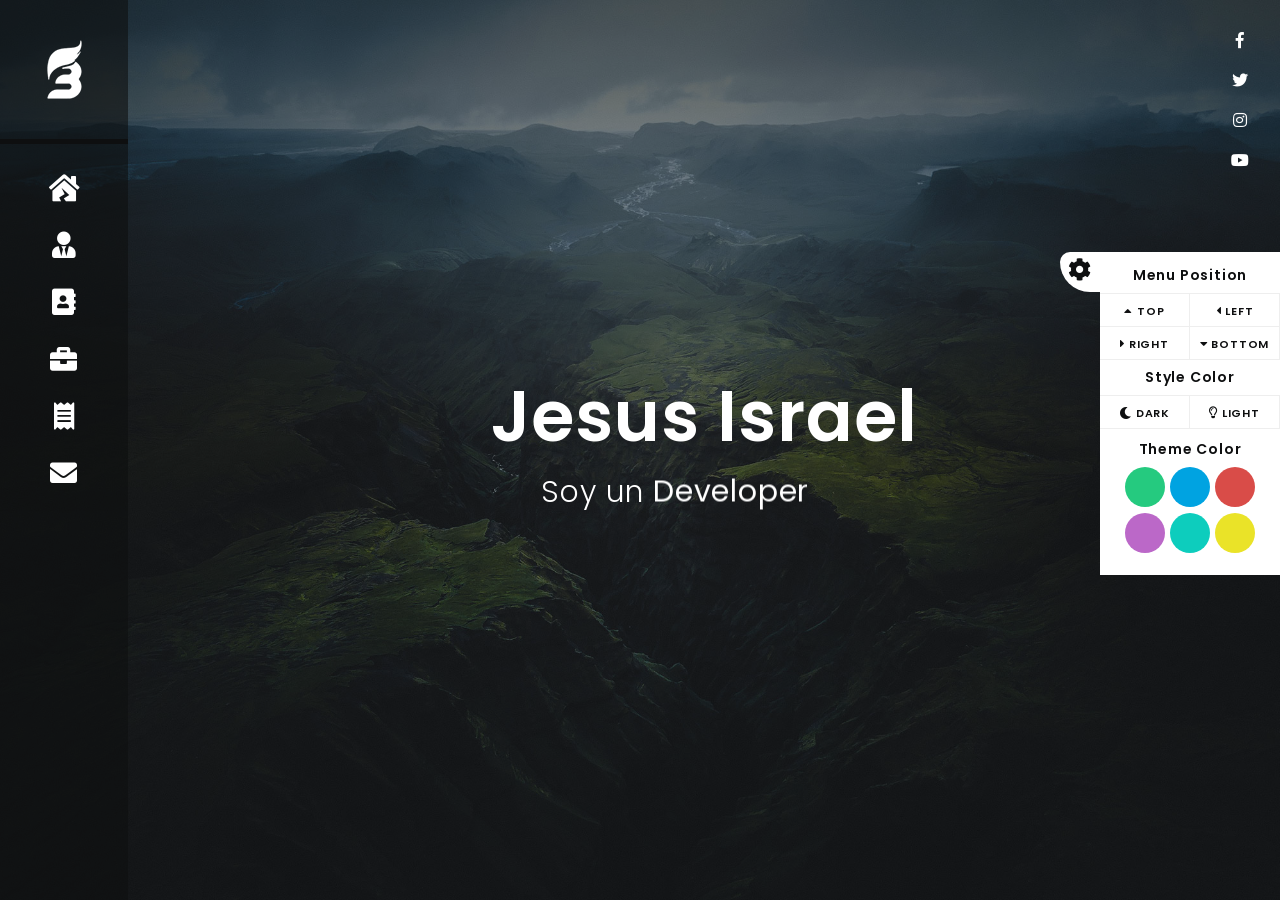
==== commit 9768b59d: "Refactor audio player and add contact form Co-authored-by: jesus.israel.lima.canaza <jesus.israel.li" ====
--- a/index.html
+++ b/index.html
@@ -5,6 +5,7 @@
 		
 		<!-- Meta -->
         <meta charset="UTF-8">
+        <meta name="keywords" content=" lcjesusi, jesus israel lima canaza,lc jesus">
         <meta name="viewport" content="width=device-width, initial-scale=1.0">
         <meta http-equiv="X-UA-Compatible" content="ie=edge">
 		
@@ -86,7 +87,7 @@
 			
 			<div class="header-mobile">
                 <a class="header-toggle"><i class="fas fa-bars"></i></a>
-                <h2>JESUS</h2>
+                <h2>LC JESUS I ♥</h2>
             </div>
 			
 			<!-- Left Block -->
@@ -119,7 +120,7 @@
           		</ul>
 				
 				<!-- Sound wave -->
-    			<a href="#"  class="music-bg">
+        		<a href="#" class="music-bg" data-audio="">
       				<div class="lines">
         				<span></span>
         				<span></span>
@@ -161,7 +162,7 @@
 					<!-- Social -->
 					<div class="social">
             			<ul>
-                			<li><a href="https://www.facebook.com/lima.canaza.jesus.israel/"><i class="fab fa-facebook-f"></i></a></li>
+                			<li><a href="https://www.facebook.com/LCJesusI/"><i class="fab fa-facebook-f"></i></a></li>
                 			<li><a href="https://twitter.com/LCJesusI"><i class="fab fa-twitter"></i></a></li>
                 			<li><a href="https://www.instagram.com/jesus_israel_lima_canaza/"><i class="fab fa-instagram"></i></a></li>
 							<li><a href="https://www.youtube.com/channel/UC-BhTLr0fHaMwrSYODL6h_Q"><i class="fab fa-youtube"></i></a></li>
@@ -1158,9 +1159,9 @@
 		<script src="js/jquery.easypiechart.js"></script>
 		<script src="js/jquery.validation.js"></script>
 		<script src="js/tilt.js"></script>
+        <script src="https://maps.google.com/maps/api/js?sensor=false" defer></script>
         <script src="js/main.js"></script>
 		<script src="js/main-demo.js"></script>
-        <script src="#"></script>
 		
     </body>
 
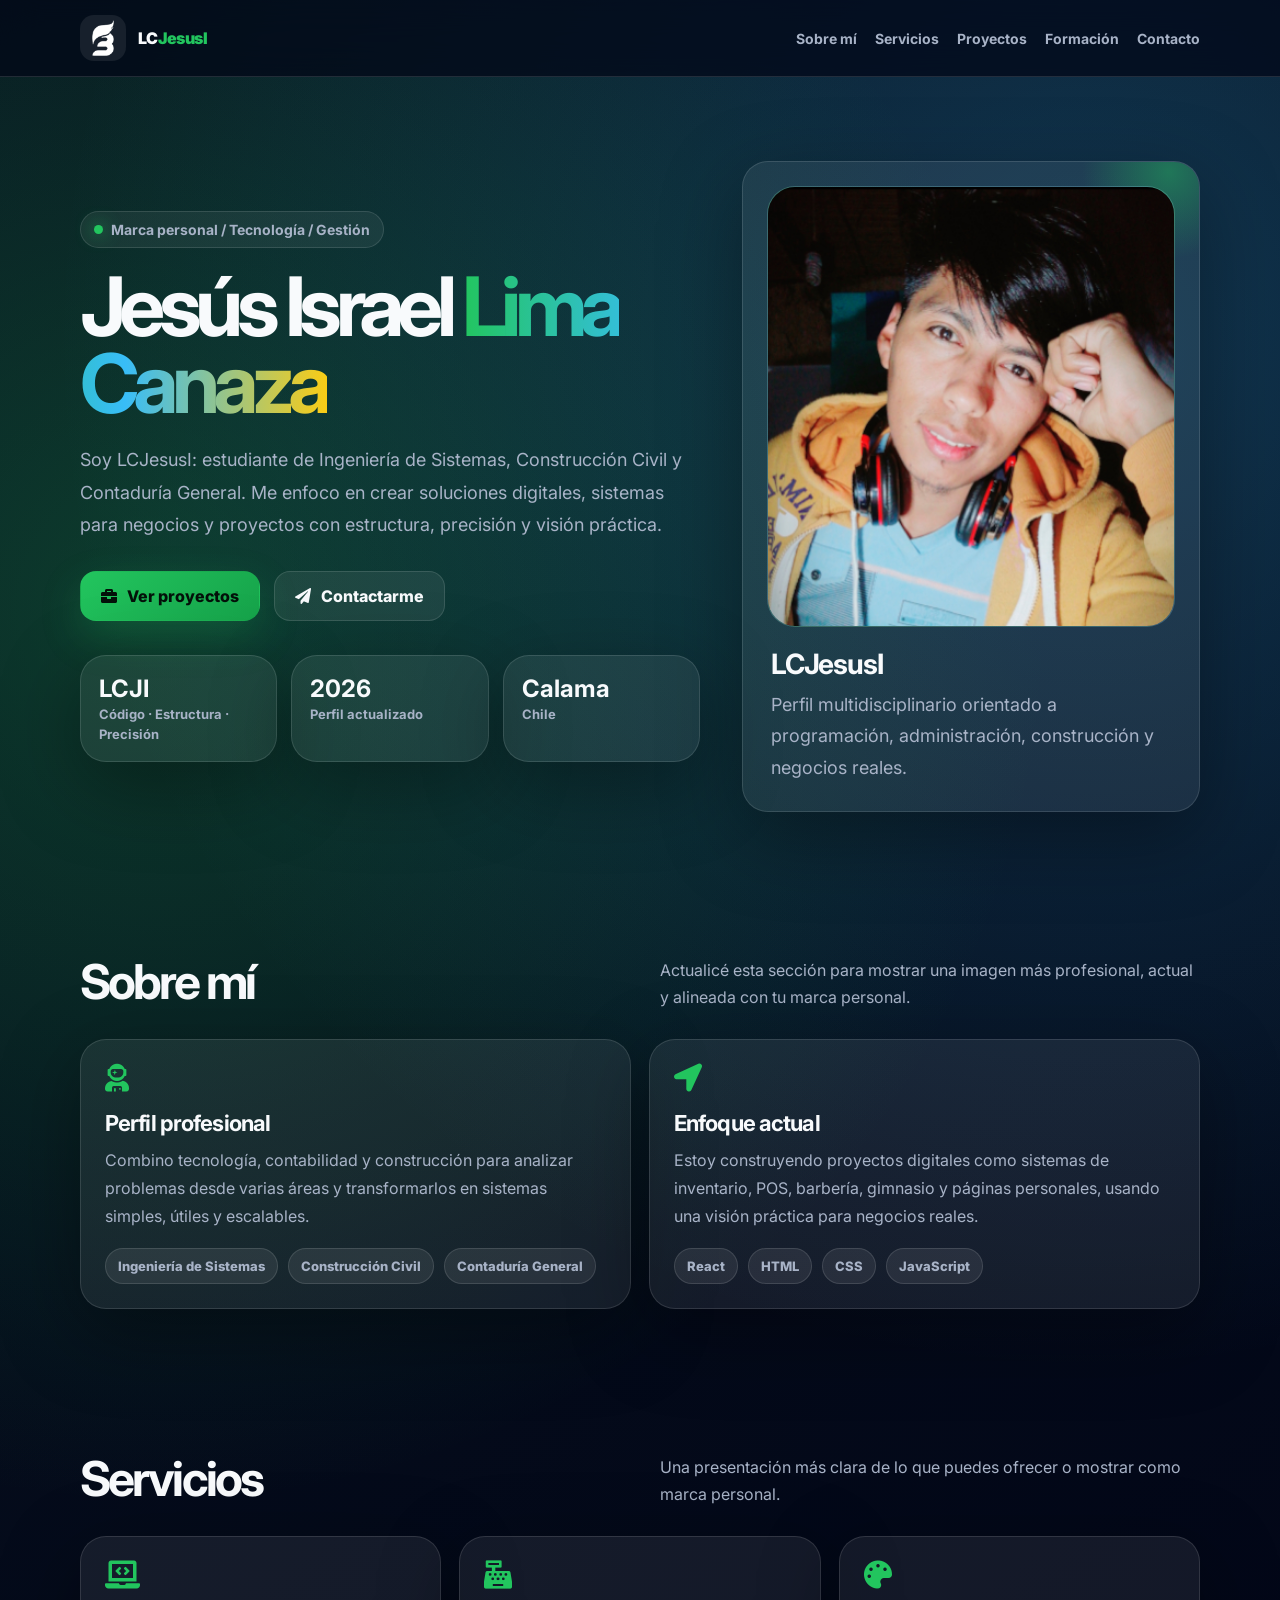
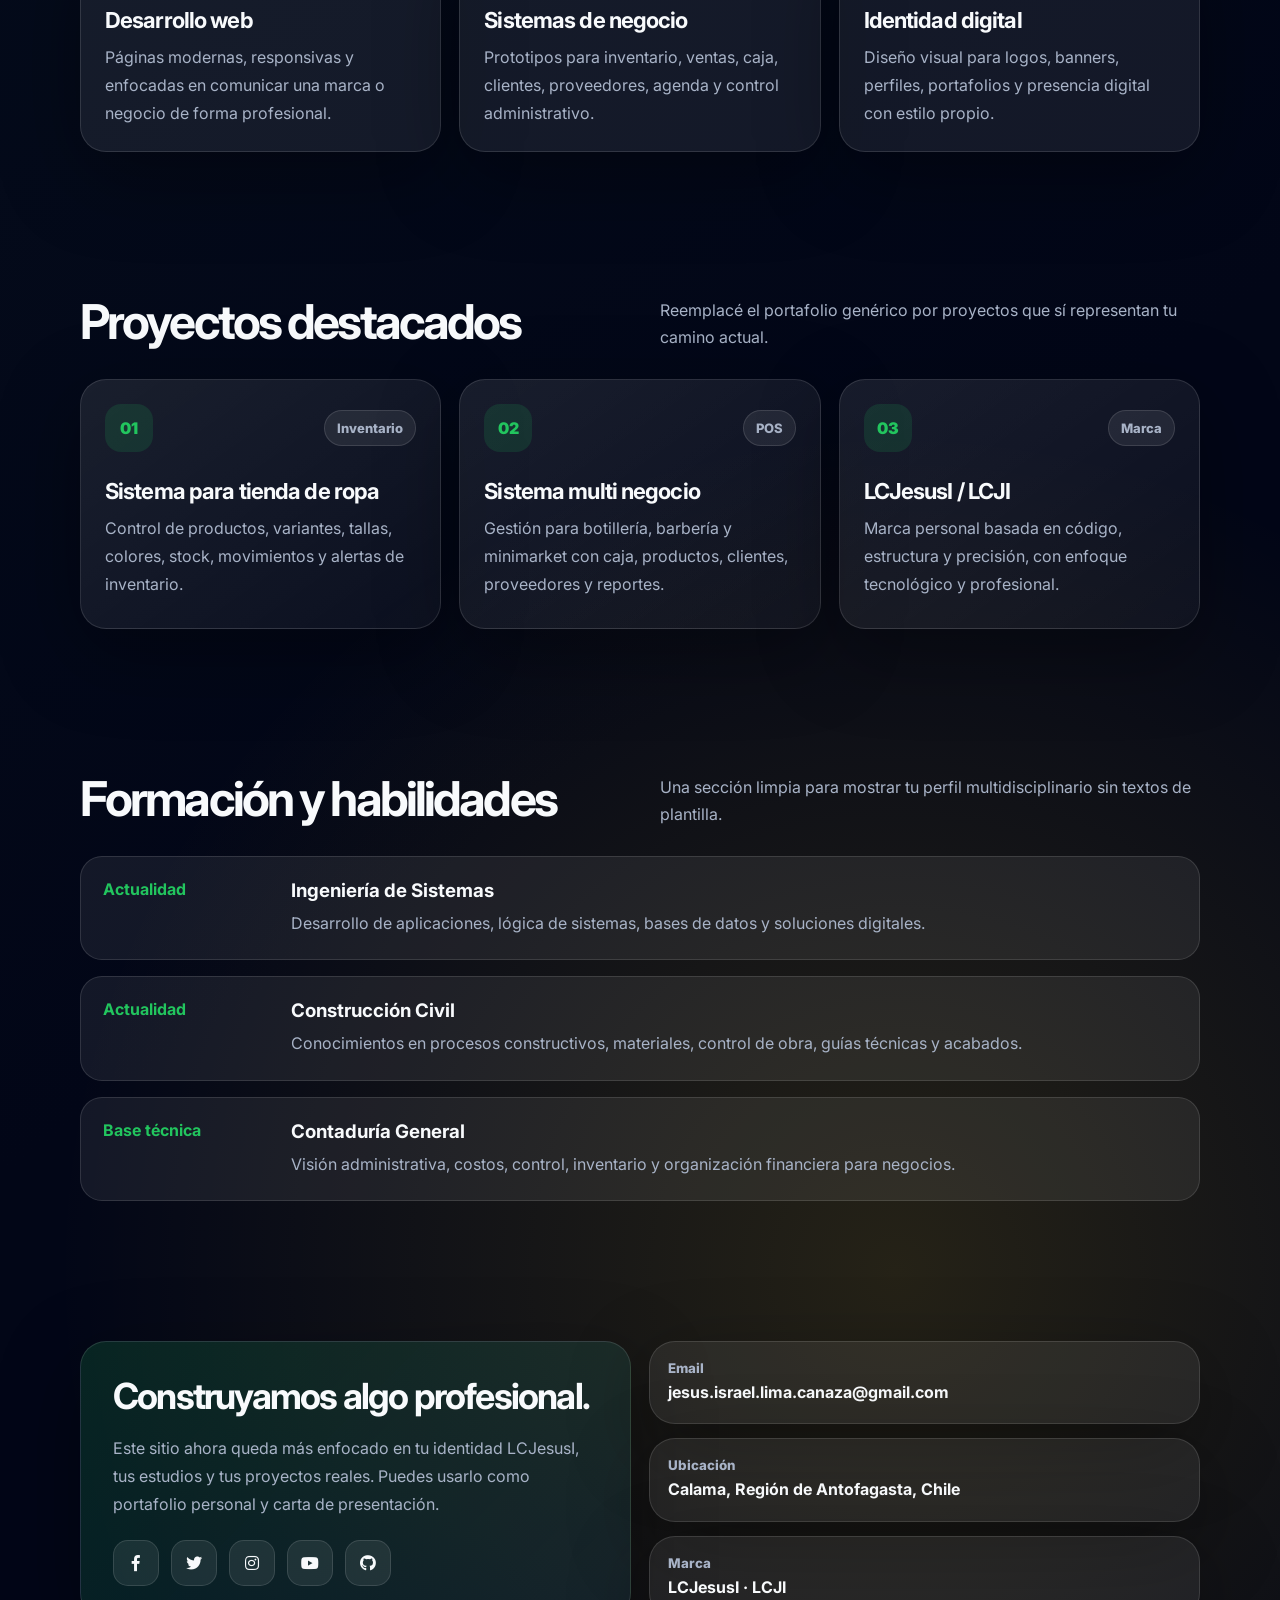
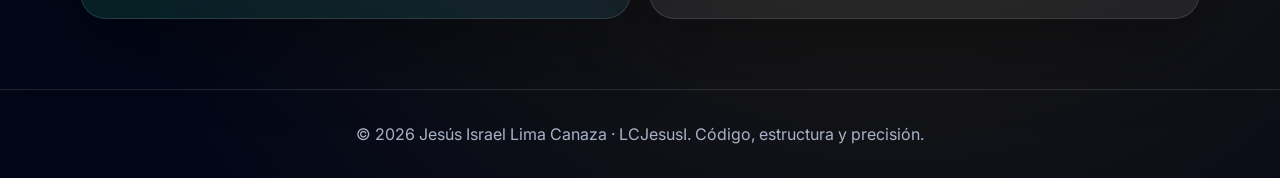
==== commit 1083448b: "Actualizar pagina personal LCJesusI 2026" ====
--- a/index.html
+++ b/index.html
@@ -1,1168 +1,611 @@
 <!DOCTYPE html>
-<html lang="en">
-    
+<html lang="es">
 <head>
-		
-		<!-- Meta -->
-        <meta charset="UTF-8">
-        <meta name="keywords" content=" lcjesusi, jesus israel lima canaza,lc jesus">
-        <meta name="viewport" content="width=device-width, initial-scale=1.0">
-        <meta http-equiv="X-UA-Compatible" content="ie=edge">
-		
-		<!-- Title -->
-		<title>Personal Jesus Israel</title>
-
-		<!-- CSS Plugins -->
-        <link rel="stylesheet" href="css/plugins/bootstrap.min.css">
-        <link rel="stylesheet" href="css/plugins/font-awesome.css">
-		<link rel="stylesheet" href="css/plugins/magnific-popup.css">
-		<link rel="stylesheet" href="css/plugins/simplebar.css">
-		<link rel="stylesheet" href="css/plugins/owl.carousel.min.css">
-		<link rel="stylesheet" href="css/plugins/owl.theme.default.min.css">
-		<link rel="stylesheet" href="css/plugins/jquery.animatedheadline.css">
-		
-		<!-- CSS Base -->
-        <link rel="stylesheet" class="back-color" href="css/style-dark.css">
-		<link rel="stylesheet" href="css/style-demo.css">
-		
-		<!-- Settings Style -->
-		<link rel="stylesheet" class="posit-nav" href="css/settings/left-nav.css" />
-		<link rel="stylesheet" class="theme-color" href="css/settings/green-color.css" />
-		
-    </head>
-    <body>
-		
-		<!--Theme Options Start-->
-        <div class="style-options">
-            <div class="toggle-btn">
-                <span><i class="fas fa-cog"></i></span>
-            </div>
-            <div class="style-menu">
-                <div class="style-nav">
-                    <h4 class="mt-15 mb-10">Menu Position</h4>
-                    <ul>
-						<li><a href="css/settings/top-nav.css"><i class="fas fa-caret-up"></i> Top</a></li>
-                        <li><a href="css/settings/left-nav.css"><i class="fas fa-caret-left"></i> Left</a></li>
-                        <li><a href="css/settings/right-nav.css"><i class="fas fa-caret-right"></i> Right</a></li>
-                        <li><a href="css/settings/bottom-nav.css"><i class="fas fa-caret-down"></i> Bottom</a></li>
-                    </ul>
-                </div>
-				<div class="style-back">
-                    <h4 class="mt-85 mb-10">Style Color</h4>
-                    <ul>
-                        <li><a href="css/style-dark.css"><i class="fas fa-moon"></i> Dark</a></li>
-                        <li><a href="css/style-light.css"><i class="far fa-lightbulb"></i> Light</a></li>
-                    </ul>
-                </div>
-				<div class="style-color">
-                    <h4 class="mt-55 mb-10">Theme Color</h4>
-                    <ul>
-                        <li><a href="css/settings/green-color.css" style="background-color: #25ca7f;"></a></li>
-						<li><a href="css/settings/blue-color.css" style="background-color: #00a3e1;"></a></li>
-                        <li><a href="css/settings/red-color.css" style="background-color: #d94c48;"></a></li>
-                        <li><a href="css/settings/purple-color.css" style="background-color: #bb68c8;"></a></li>
-						<li><a href="css/settings/sea-color.css" style="background-color: #0dcdbd;"></a></li>
-                        <li><a href="css/settings/yellow-color.css" style="background-color: #eae328;"></a></li>
-                    </ul>
-                </div>
-            </div>
-        </div>
-		
-		<!-- Preloader -->
-		<div id="preloader">
-  			<div class="loading-area">
-    			<div class="circle"></div>
-  			</div>
-  			<div class="left-side"></div>
-  			<div class="right-side"></div>
-		</div>
-		
-		<!-- Main Site -->
-		<div id="home">
-  		<div id="about">
-    	<div id="resume">
-     	<div id="portfolio">
-        <div id="blog">
-		<div id="contact">
-			
-			<div class="header-mobile">
-                <a class="header-toggle"><i class="fas fa-bars"></i></a>
-                <h2>LC JESUS I ♥</h2>
-            </div>
-			
-			<!-- Left Block -->
-			<nav class="header-main" data-simplebar>
-		
-				<!-- Logo -->
-				<div class="logo">
-            		<img src="img/logo.png" alt="">
-            	</div>
-				
-          		<ul>
-					<li data-tooltip="home" data-position="top">
-            			<a href="#home" class="icon-h fas fa-house-damage"></a>
-					</li>
-					<li data-tooltip="about" data-position="top">
-            			<a href="#about" class="icon-a fas fa-user-tie"></a>
-					</li>
-					<li data-tooltip="resume" data-position="top">
-            			<a href="#resume" class="icon-r fas fa-address-book"></a>
-					</li>
-					<li data-tooltip="portfolio" data-position="top">
-            			<a href="#portfolio" class="icon-p fas fa-briefcase"></a>
-					</li>
-					<li data-tooltip="blog" data-position="top">
-            			<a href="#blog" class="icon-b fas fa-receipt"></a>
-					</li>
-					<li data-tooltip="contact" data-position="bottom">
-						<a href="#contact" class="icon-c fas fa-envelope"></a>
-					</li>
-          		</ul>
-				
-				<!-- Sound wave -->
-        		<a href="#" class="music-bg" data-audio="">
-      				<div class="lines">
-        				<span></span>
-        				<span></span>
-        				<span></span>
-        				<span></span>
-						<span></span>
-						<span></span>
-      				</div>
-					<p> Sound </p>
-    			</a>
-			 </nav>
-			
-			<!-- Home Section -->
-          	<div class="pt-home" style="background-image: url('img/home-bg.jpg')">
-             	<section>
-					
-					<!-- Banner -->
-					<div class="banner">
-  						<h1>Jesus Israel</h1>
-						<p class="cd-headline rotate-1">
-							<span>Soy un</span>
-							<span class="cd-words-wrapper">
-								<b class="is-visible">Developer</b>
-								<b>Photographer</b>
-								<b>Designer</b>
-								<b>Freelancer</b>
-							</span>
-						</p>
-					</div>
-					
-					<!-- Language -->
-					<!--<div class="lang">
-                		<ul>
-                   			<li><a href="#" class="active">eng</a></li>
-                    		<li><a href="#">rus</a></li>
-                		</ul>
-            		</div>-->
-		
-					<!-- Social -->
-					<div class="social">
-            			<ul>
-                			<li><a href="https://www.facebook.com/LCJesusI/"><i class="fab fa-facebook-f"></i></a></li>
-                			<li><a href="https://twitter.com/LCJesusI"><i class="fab fa-twitter"></i></a></li>
-                			<li><a href="https://www.instagram.com/jesus_israel_lima_canaza/"><i class="fab fa-instagram"></i></a></li>
-							<li><a href="https://www.youtube.com/channel/UC-BhTLr0fHaMwrSYODL6h_Q"><i class="fab fa-youtube"></i></a></li>
-            			</ul>
-        			</div>
-			  	</section>  
-          	</div>
-			
-			<!-- About Section -->
-			<div class="page pt-about" data-simplebar>
-				<section class="container">
-					
-					<!-- Section Title -->
-					<div class="header-page mt-70 mob-mt">
-						<h2>About Me</h2>
-						<span></span>
-					</div>
-				
-					<!-- Personal Info Start -->
-					<div class="row mt-100">
-					
-						<!-- Information Block -->
-						<div class="col-lg-12 col-sm-12">
-    						<div class="info box">
-								<div class="row">
-									<div class="col-lg-3 col-sm-4">
-										<div class="photo">
-											<img alt="jesus israel lima canaza" src="img/jesus.jpg">		
-										</div>	
-									</div>
-									<div class="col-lg-9 col-sm-8">
-										<h4>Jesus Israel Lima Canaza</h4>
-										<div class="loc">
-											<i class="fas fa-map-marked-alt"></i> Sucre, Bolivia
-										</div>
-                                        <p>¡Hola! Soy Jesus Israel, un diseñador y desarrollador digital autodidacta. Empecé en la habitación, me convertí en profesional en la universidad <b>USFX</b>. Ahora vivo en BOLIVIA, Sucre, disfruto de la vida en el campo.
-										</p>
-										<p> Tengo un par de aficiones pero me gusta viajar. Ya he recorrido casi todos los departamentos de nuestro país. Me gusta la fruta.
-										</p>
-									</div>
-									
-									<!-- Icon Info -->
-									<div class="col-lg-3 col-sm-4">
-                                		<div class="info-icon">
-                                     		<i class="fas fa-award"></i>
-                                     		<div class="desc-icon">
-												<h6>Iniciando</h6>
-                                            	<p>EXPERIENCIA</p>
-                                       		</div>
-                                		</div>
-                                	</div>
-									
-									<!-- Icon Info -->
-									<div class="col-lg-3 col-sm-4">
-                                		<div class="info-icon">
-                                     		<i class="fas fa-certificate"></i>
-                                     		<div class="desc-icon">
-												<h6>10+ Proyectos</h6>
-                                            	<p>COMPLETADOS</p>
-                                      		</div>
-                                		</div>
-                                	</div>
-									
-									<!-- Icon Info -->
-									<div class="col-lg-3 col-sm-4">
-                                		<div class="info-icon">
-                                     		<i class="fas fa-user-astronaut"></i>
-                                     		<div class="desc-icon">
-												<h6>Freelance</h6>
-                                           		<p>DISPONIBLE</p>
-                                        	</div>
-                                		</div>
-                                	</div>
-									<div class="col-lg-3 col-sm-12 pt-50">
-                                		<a href="#" class="btn-st">Descargar CV</a>
-                                	</div>
-								</div>
-							</div>
-						</div>
-					</div>
-					
-					<!-- Interests Row Start -->
-					<div class="row mt-100">
-					
-						<!-- Header Block -->
-						<div class="col-md-12">
-							<div class="header-box mb-50">
-								<h3>My Interests</h3>
-							</div>
-						</div>
-					
-						<div class="col-lg-12 col-sm-12">
-							<div class="box">
-								<div class="row">
-									<!-- Interests Item -->
-									<div class="col-lg-3 col-sm-6">
-										<div class="inter-icon">
-                                     		<i class="fas fa-music"></i>
-                                    	 	<div class="desc-inter">
-												<h6>Music</h6>
-                               	        	</div>
-										</div>
-									</div>
-								
-									<!-- Interests Item -->
-									<div class="col-lg-3 col-sm-6">
-										<div class="inter-icon">
-                                     		<i class="fas fa-route"></i>
-                                     		<div class="desc-inter">
-												<h6>Travelling</h6>
-                                       		</div>
-                                		</div>
-									</div>
-								
-									<!-- Interests Item -->
-									<div class="col-lg-3 col-sm-6">
-										<div class="inter-icon">
-                                 	    	<i class="far fa-image"></i>
-                                  		   	<div class="desc-inter">
-												<h6>Photos</h6>
-                                  	     	</div>
-                                		</div>
-									</div>
-								
-									<!-- Interests Item -->
-									<div class="col-lg-3 col-sm-6">
-										<div class="inter-icon">
-                                    	 	<i class="fas fa-film"></i>
-                                     		<div class="desc-inter">
-												<h6>Movies</h6>
-                                   	    	</div>
-                                		</div>
-									</div>
-								
-									<!-- Interests Item -->
-									<div class="col-lg-3 col-sm-6">
-										<div class="inter-icon">
-                                 	    	<i class="fas fa-space-shuttle"></i>
-                                 	    	<div class="desc-inter">
-												<h6>Space</h6>
-                                	       	</div>
-                                		</div>
-									</div>
-								
-									<!-- Interests Item -->
-									<div class="col-lg-3 col-sm-6">
-										<div class="inter-icon">
-                                    	 	<i class="fas fa-book"></i>
-                                     		<div class="desc-inter">
-												<h6>Books</h6>
-                                    	   	</div>
-                                		</div>
-									</div>
-								
-									<!-- Interests Item -->
-									<div class="col-lg-3 col-sm-6">
-										<div class="inter-icon">
-        	                             	<i class="fas fa-gamepad"></i>
-            	                         	<div class="desc-inter">
-												<h6>Video games</h6>
-                    	                   	</div>
-                        	        	</div>
-									</div>
-								
-									<!-- Interests Item -->
-									<div class="col-lg-3 col-sm-6">
-										<div class="inter-icon">
-        	                             	<i class="fas fa-tree"></i>
-            	                         	<div class="desc-inter">
-												<h6>Forest</h6>
-                    	                   	</div>
-                        	        	</div>
-									</div>
-								</div>
-							</div>
-						</div>
-					</div>
-				
-					<!-- Service Row Start -->
-					<div class="row mt-100">
-					
-						<!-- Header Block -->
-						<div class="col-md-12">
-							<div class="header-box mb-50">
-								<h3>Services</h3>
-							</div>
-						</div>
-					
-						<!-- Service Item -->
-						<div class="col-lg-6 col-sm-6">
-							<div class="service box mb-40">
-								<i class="fas fa-desktop"></i>
-								<h4>Web Design</h4>
-								<p>Diseño de paginas web personales y de empresas.</p>
-							</div>
-						</div>
-
-						<!-- Service Item -->
-						<div class="col-lg-6 col-sm-6">
-							<div class="service box mb-40">
-								<i class="fas fa-cogs"></i>
-								<h4>Web Development</h4>
-								<p>Desarrolo de paginas web personales y empresas.</p>
-							</div>
-						</div>
-
-						<!-- Service Item -->
-						<div class="col-lg-6 col-sm-6">
-							<div class="service box mb-40">
-								<i class="fas fa-mobile-alt"></i>
-								<h4>Responsive Design</h4>
-								<p>El diseño es tanto como para Pc, Tablet y Celulares.</p>
-							</div>
-						</div>
-
-						<!-- Service Item -->
-						<div class="col-lg-6 col-sm-6">
-							<div class="service box mb-40">
-								<i class="fas fa-medkit"></i>
-								<h4>quick Support</h4>
-								<p>Se ofrece un soporte 24/7 los 365 dias del año.</p>
-							</div>
-						</div>
-					</div>
-				
-					<!-- Testimonial Row Start -->
-					<div class="row testimonial mt-60">
-					
-						<!-- Header Block -->
-						<div class="col-md-12">
-							<div class="header-box mb-50">
-								<h3>Testimonials</h3>
-							</div>
-						</div>
-						
-						<div class="owl-carousel owl-theme">
-	
-							<!-- Testimonail Item -->
-							<div class="testimonial-item">
-								<div class="media">
-									<img src="img/testimonials/testimonial-1.jpg" alt="">
-									<div class="content">
-										<h4>John Doe</h4>
-										<p>Web Development</p>
-									</div>
-									<ul class="rating">
-										<li><i class="far fa-star"></i></li>
-										<li><i class="far fa-star"></i></li>
-										<li><i class="far fa-star"></i></li>
-										<li><i class="far fa-star"></i></li>
-										<li><i class="far fa-star"></i></li>
-                                 	</ul>
-								</div>
-								<div class="comment pt-30">
-									<p>
-										Vayas a donde vayas, ve con todo tu corazón. – Confucio.
-									</p>
-								</div>
-							</div>
-
-							<!-- Testimonail Item -->
-							<div class="testimonial-item">
-								<div class="media">
-									<img src="img/testimonials/testimonial-2.jpg" alt="">
-									<div class="content">
-										<h4>Alex Doe</h4>
-										<p>UI/UX Designer</p>
-									</div>
-									<ul class="rating">
-										<li><i class="far fa-star"></i></li>
-										<li><i class="far fa-star"></i></li>
-										<li><i class="far fa-star"></i></li>
-										<li><i class="far fa-star"></i></li>
-										<li><i class="far fa-star-half"></i></li>
-                                 	</ul>
-								</div>
-								<div class="comment pt-30">
-									<p>
-										Los dos días más importantes de tu vida son el dí­a en que naciste y el día en el que encontraste el por qué. – Mark Twain.
-									</p>
-								</div>
-							</div>
-						
-							<!-- Testimonail Item -->
-							<div class="testimonial-item">
-								<div class="media">
-									<img src="img/testimonials/testimonial-3.jpg" alt="">
-									<div class="content">
-										<h4>David Doe</h4>
-										<p>UI/UX Designer</p>
-									</div>
-									<ul class="rating">
-										<li><i class="far fa-star"></i></li>
-										<li><i class="far fa-star"></i></li>
-										<li><i class="far fa-star"></i></li>
-										<li><i class="far fa-star"></i></li>
-                                 	</ul>
-								</div>
-								<div class="comment pt-30">
-									<p>
-										En 20 años desde hoy estarás más decepcionado de las cosas que no hiciste que de las que hiciste. – Mark Twain.
-									</p>
-								</div>
-							</div>
-						</div>
-					</div>
-				
-					<!-- Price Row Start -->
-					<div class="row mt-100 mb-60">
-						
-						<!-- Header Block -->
-						<div class="col-md-12">
-							<div class="header-box mb-90">
-								<h3>Price</h3>
-							</div>
-						</div>
-					
-						<!-- Price Item -->
-						<div class="col-lg-4 col-sm-12">
-							<div class="price box">
-								<div class="head-price">
-									<i class="fa fa-user"></i>
-									<h4>Basic</h4>
-								</div>
-								<div class="body-price">
-									<div class="price-plan">
-										<span class="currency">$</span>
-										<span class="number">25</span>
-										<span class="period">month</span>
-									</div>
-									<div class="list-price">
-										<ul>
-											<li>Web Design</li>
-											<li>Web Development</li>
-											<li class="disable">Responsive Design</li>
-											<li class="disable">Game Development</li>
-										</ul>
-									</div>
-								</div>
-								<div class="footer-price">
-									<a href="#" class="btn-st">Buy Now</a>
-								</div>
-							</div>
-						</div>
-
-						<!-- Price Item -->
-						<div class="col-lg-4 col-sm-12">
-							<div class="price box">
-								<div class="head-price">
-									<i class="fa fa-briefcase"></i>
-									<h4>Standard</h4>
-								</div>
-								<div class="body-price">
-									<div class="price-plan">
-										<span class="currency">$</span>
-										<span class="number">40</span>
-										<span class="period">month</span>
-									</div>
-									<div class="list-price">
-										<ul>
-											<li>Web Design</li>
-											<li>Web Development</li>
-											<li>Responsive Design</li>
-											<li class="disable">Game Development</li>
-										</ul>
-									</div>
-								</div>
-								<div class="footer-price">
-									<a href="#" class="btn-st">Buy Now</a>
-								</div>
-							</div>
-						</div>
-
-						<!-- Price Item -->
-						<div class="col-lg-4 col-sm-12">
-							<div class="price box">
-								<div class="head-price">
-									<i class="fa fa-globe"></i>
-									<h4>Premium</h4>
-								</div>
-								<div class="body-price">
-									<div class="price-plan">
-										<span class="currency">$</span>
-										<span class="number">55</span>
-										<span class="period">month</span>
-									</div>
-									<div class="list-price">
-										<ul>
-											<li>Web Design</li>
-											<li>Web Development</li>
-											<li>Responsive Design</li>
-											<li>Game Development</li>
-										</ul>
-									</div>
-								</div>
-								<div class="footer-price">
-									<a href="#" class="btn-st">Buy Now</a>
-								</div>
-							</div>
-						</div>
-					</div>
-			  	</section>
-         	</div>
-			 
-			<!-- Resume Section -->
-          	<div class="page pt-resume" data-simplebar>
-            	<section class="container">
-					
-					<!-- Section Title -->
-					<div class="header-page mt-70 mob-mt">
-						<h2>Resume</h2>
-    					<span></span>
-					</div>
-					
-					<!-- Experience & Education Row Start -->
-					<div class="row mt-100">
-					
-						<!-- Experience Column Start -->
-						<div class="col-lg-6 col-sm-12">
-						
-							<!-- Header Block -->
-							<div class="header-box mb-50">
-								<h3>Experience</h3>
-							</div>
-						
-							<div class="experience box">
-								
-								<!-- Experience Item -->
-								<div class="item">
-									<div class="main">
-										<h4>Web Design</h4>
-										<p><i class="far fa-calendar-alt"></i>2012 - 2014 | Сompany Inc</p>
-									</div>
-									<p>Work experience is essential for getting a job. Whether it's a short work placement or a longer internship, work experience is always viewed favourably by employers and can help you decide your future career.</p>
-								</div>
-
-								<!-- Experience Item -->
-								<div class="item">
-									<div class="main">
-										<h4>Fornt-End Developer</h4>
-										<p><i class="far fa-calendar-alt"></i>2014 - 2015 | Сompany Inc</p>
-									</div>
-									<p>Work experience is essential for getting a job. Whether it's a short work placement or a longer internship, work experience is always viewed favourably by employers and can help you decide your future career.</p>
-								</div>
-
-								<!-- Experience Item -->
-								<div class="item">
-									<div class="main">
-										<h4>Web Development</h4>
-										<p><i class="far fa-calendar-alt"></i>2015 - 2019 | Сompany Inc</p>
-									</div>
-									<p>Work experience is essential for getting a job. Whether it's a short work placement or a longer internship, work experience is always viewed favourably by employers and can help you decide your future career.</p>
-								</div>
-							</div>
-						</div>
-							
-						<!-- Education Column Start -->
-						<div class="col-lg-6 col-sm-12">
-						
-							<!-- Header Block -->
-							<div class="header-box mb-50 mob-box-mt">
-								<h3>Educacion</h3>
-							</div>
-						
-							<div class="experience box">
-
-								<!-- Education Item -->
-								<div class="item">
-									<div class="main">
-										<h4>Universitario</h4>
-										<p><i class="far fa-calendar-alt"></i>2011 - 2013 | Computer Science</p>
-									</div>
-									<p>Work experience is essential for getting a job. Whether it's a short work placement or a longer internship, work experience is always viewed favourably by employers and can help you decide your future career.</p>
-								</div>
-
-								<!-- Education Item -->
-								<div class="item">
-									<div class="main">
-										<h4>Post Graduation</h4>
-										<p><i class="far fa-calendar-alt"></i>2013 - 2016 | Computer Science</p>
-									</div>
-									<p>Work experience is essential for getting a job. Whether it's a short work placement or a longer internship, work experience is always viewed favourably by employers and can help you decide your future career.</p>
-								</div>
-
-								<!-- Education Item -->
-								<div class="item">
-									<div class="main">
-										<h4>Gradution</h4>
-										<p><i class="far fa-calendar-alt"></i>2012 - 2015 | Computer Science</p>
-									</div>
-									<p>Work experience is essential for getting a job. Whether it's a short work placement or a longer internship, work experience is always viewed favourably by employers and can help you decide your future career.</p>
-								</div>
-							</div>
-						</div>
-					</div>
-				
-					<!-- Skills Row Start -->
-					<div class="row mt-100">
-					
-						<!-- Header Block -->
-						<div class="col-md-12">
-							<div class="header-box mb-50">
-								<h3>Skills</h3>
-							</div>
-						</div>
-					</div>
-					
-					<div class="box skills">
-						<div class="row">
-							<div class="col-lg-6 col-sm-6">
-
-								<!-- Skill Item -->
-								<div class="skill-item">
-									<h4 class="progress-title">HTML5</h4>
-									<div class="progress">
-										<div class="progress-bar" style="width:98%">
-											<div class="progress-value">98%</div>
-										</div>
-									</div>
-								</div>
-
-								<!-- Skill Item -->
-								<div class="skill-item">
-									<h4 class="progress-title">CSS3</h4>
-									<div class="progress">
-										<div class="progress-bar" style="width:85%">
-											<div class="progress-value">85%</div>
-										</div>
-									</div>
-								</div>
-
-								<!-- Skill Item -->
-								<div class="skill-item">
-									<h4 class="progress-title">JavaScript</h4>
-									<div class="progress">
-										<div class="progress-bar" style="width:90%">
-											<div class="progress-value">90%</div>
-										</div>
-									</div>
-								</div>
-							
-								<!-- Skill Item -->
-								<div class="skill-item">
-									<h4 class="progress-title">UI/UX designer</h4>
-									<div class="progress">
-										<div class="progress-bar" style="width:77%">
-											<div class="progress-value">77%</div>
-										</div>
-									</div>
-								</div>
-							</div>
-
-							<div class="col-lg-6 col-sm-6">
-								<div class="row">
-									
-									<!-- Skill Item -->
-									<div class="col-lg-6 col-sm-6">
-										<div class="chart" data-percent="80" data-bar-color="#fff"> 80% <p>PHP</p></div>
-									</div>
-									
-									<!-- Skill Item -->
-									<div class="col-lg-6 col-sm-6">
-										<div class="chart" data-percent="70" data-bar-color="#fff"> 70% <p>Illustrator</p></div>
-									</div>
-									
-									<!-- Skill Item -->
-									<div class="col-lg-6 col-sm-6">
-										<div class="chart" data-percent="60" data-bar-color="#fff"> 60% <p>Photoshop</p></div>
-									</div>
-									
-									<!-- Skill Item -->
-									<div class="col-lg-6 col-sm-6">
-										<div class="chart" data-percent="90" data-bar-color="#fff"> 90% <p>AngularJS</p></div>
-									</div>
-								</div>
-							</div>
-						</div>
-					</div>
-				
-					<!-- Work Process Row Start -->
-					<div class="row mt-100">
-					
-						<!-- Header Block -->
-						<div class="col-md-12">
-							<div class="header-box mb-50">
-								<h3>My Working Process</h3>
-							</div>
-						</div>
-					</div>
-					
-					<div class="box work-process mb-100">
-						<div class="row">
-							<div class="col-lg-4 col-sm-12 ltr">
-							
-                    			<!-- Working Process Item-->
-                          	 	<div class="single-wp width-sm process-1">
-									<p class="wp-step">01</p>
-									<h4 class="wp-title">Discuss idea</h4>
-									<p>I could describe these conceptions, also impress upon paper all that is living.</p>
-								</div>
-
-								<!-- Working Process Item-->
-								<div class="single-wp width-sm process-2">
-									<p class="wp-step">02</p>
-									<h4 class="wp-title">Creative concept</h4>
-									<p>I could describe these conceptions, also impress upon paper all that is living.</p>
-								</div>
-							</div>
-					
-							<div class="col-lg-4 hidden-sm">
-							
-								<!-- Working Process Circle-->
-								<div class="wp-circle">
-									<h4>Working Process</h4>
-									<span class="dots top-l"></span>
-									<span class="dots bottom-l"></span>
-									<span class="dots top-r"></span>
-									<span class="dots bottom-r"></span>
-								</div>
-							</div>
-					
-							<div class="col-lg-4 col-sm-12 rtl">
-						
-								<!-- Working Process Item-->
-								<div class="single-wp width-sm process-3">
-									<p class="wp-step">03</p>
-									<h4 class="wp-title">Web concept</h4>
-									<p>I could describe these conceptions, also impress upon paper all that is living.</p>
-								</div>
-	
-								<!-- Working Process Item-->
-								<div class="single-wp width-sm process-4">
-									<p class="wp-step">04</p>
-									<h4 class="wp-title">Final concept</h4>
-									<p>I could describe these conceptions, also impress upon paper all that is living.</p>
-								</div>
-							</div>
-						</div>
-					</div>
-			  	</section>
-         	</div>
-			 
-			<!-- Portfolio Section -->
-          	<div class="page pt-portfolio" data-simplebar>
-            	<section class="container">
-					
-					<!-- Section Title -->
-					<div class="header-page mt-70 mob-mt">
-						<h2>Portfolio</h2>
-    					<span></span>
-					</div>
-					
-					<!-- Portfolio Filter Row Start -->
-					<div class="row mt-100">
-						<div class="col-lg-12 col-sm-12 portfolio-filter">
-							<ul>
-								<li class="active" data-filter="*">All</li>
-								<li data-filter=".brand">Brand</li>
-								<li data-filter=".design">Design</li>
-								<li data-filter=".graphic">Graphic</li>
-							</ul>
-						</div>
-					</div>
-					
-					<!-- Portfolio Item Row Start -->
-					<div class="row portfolio-items mt-100 mb-100">
-					
-						<!-- Portfolio Item -->
-						<div class="item col-lg-4 col-sm-6 graphic">
-							<figure>
-								<img alt="" src="img/portfolio/img-1.jpg">
-								<figcaption>
-									<h3>Project Name</h3>
-									<p>Graphic</p><i class="fas fa-image"></i>
-									<a class="image-link" href="img/portfolio/img-1.jpg"></a>
-								</figcaption>
-							</figure>
-						</div>
-					
-						<!-- Portfolio Item -->
-						<div class="item col-lg-4 col-sm-6 design">
-							<figure>
-								<img alt="" src="img/portfolio/img-2.jpg">
-									<figcaption>
-									<h3>Project Name</h3>
-									<p>Design</p><i class="fas fa-image"></i>
-									<a class="image-link" href="img/portfolio/img-2.jpg"></a>
-								</figcaption>
-							</figure>
-						</div>
-					
-						<!-- Portfolio Item -->
-						<div class="item col-lg-4 col-sm-6 brand">
-							<figure>
-								<img alt="" src="img/portfolio/img-3.jpg">
-								<figcaption>
-									<h3>Project Name</h3>
-									<p>Graphic</p><i class="fas fa-video"></i>
-									<a class="video-link" href="https://www.youtube.com/watch?v=k_okcNVZqqI"></a>
-								</figcaption>
-							</figure>
-						</div>
-					
-						<!-- Portfolio Item -->
-						<div class="item col-lg-4 col-sm-6 graphic">
-							<figure>
-								<img alt="" src="img/portfolio/img-4.jpg">
-								<figcaption>
-									<h3>Project Name</h3>
-									<p>Design</p><i class="fas fa-image"></i>
-									<a class="image-link" href="img/portfolio/img-4.jpg"></a>
-								</figcaption>
-							</figure>
-						</div>
-					
-						<!-- Portfolio Item -->
-						<div class="item col-lg-4 col-sm-6 design">
-							<figure>
-								<img alt="" src="img/portfolio/img-5.jpg">
-								<figcaption>
-									<h3>Project Name</h3>
-									<p>Design</p><i class="fas fa-video"></i>
-									<a class="video-link" href="https://www.youtube.com/watch?v=k_okcNVZqqI"></a>
-								</figcaption>
-							</figure>
-						</div>
-					
-						<!-- Portfolio Item -->
-						<div class="item col-lg-4 col-sm-6 brand">
-							<figure>
-								<img alt="" src="img/portfolio/img-6.jpg">
-								<figcaption>
-									<h3>Project Name</h3>
-									<p>Brand</p><i class="fas fa-image"></i>
-									<a class="image-link" href="img/portfolio/img-6.jpg"></a>
-								</figcaption>
-							</figure>
-						</div>
-					
-						<!-- Portfolio Item -->
-						<div class="item col-lg-4 col-sm-6 graphic">
-							<figure>
-								<img alt="" src="img/portfolio/img-7.jpg">
-								<figcaption>
-									<h3>Project Name</h3>
-									<p>Brand</p><i class="fas fa-image"></i>
-									<a class="image-link" href="img/portfolio/img-7.jpg"></a>
-								</figcaption>
-							</figure>
-						</div>
-					
-						<!-- Portfolio Item -->
-						<div class="item col-lg-4 col-sm-6 design">
-							<figure>
-								<img alt="" src="img/portfolio/img-8.jpg">
-								<figcaption>
-									<h3>Project Name</h3>
-									<p>Brand</p><i class="fas fa-image"></i>
-									<a class="image-link" href="img/portfolio/img-8.jpg"></a>
-								</figcaption>
-							</figure>
-						</div>
-					
-						<!-- Portfolio Item -->
-						<div class="item col-lg-4 col-sm-6 brand">
-							<figure>
-								<img alt="" src="img/portfolio/img-9.jpg">
-								<figcaption>
-									<h3>Project Name</h3>
-									<p>Graphic</p><i class="fas fa-image"></i>
-									<a class="image-link" href="img/portfolio/img-9.jpg"></a>
-								</figcaption>
-							</figure>
-						</div>
-					</div>
-				</section>
-       	   	</div>
-			 <!-- Blog Section -->
-          	<div class="page pt-blog" data-simplebar>
-            	<section class="container">
-					
-					<!-- Section Title -->
-             		<div class="header-page mt-70 mob-mt">
-						<h2>Blog</h2>
-    					<span></span>
-					</div>
-					
-					<!-- Blog Row Start -->
-					<div class="row blog-masonry mt-100 mb-50">
-						
-						<!-- Blog Item -->
-						<div class="col-lg-4 col-sm-6">
-							<div class="blog-item">
-								<div class="thumbnail">
-									<a href="single-blog.html"><img alt="" src="img/blog/img-1.jpg"></a>
-								</div>
-								<h4><a href="single-blog.html">Road to success</a></h4>
-								<ul>
-                            		<li><a href="#">15 April 2019</a></li>
-                            		<li><a href="#">Lifestyle</a></li>
-                           		</ul>
-								<div class="blog-btn">
-									<a href="single-blog.html" class="btn-st">Read More</a>
-								</div>
-							</div>
-						</div>
-
-						<!-- Blog Item -->
-						<div class="col-lg-4 col-sm-6">
-							<div class="blog-item">
-								<div class="thumbnail">
-									<a href="single-blog.html"><img alt="" src="img/blog/img-2.jpg"></a>
-									<a href="https://www.youtube.com/watch?v=k_okcNVZqqI" class="btn-play"></a>
-								</div>
-								<h4><a href="single-blog.html">Road to success</a></h4>
-								<ul>
-                            		<li><a href="#">10 March 2019</a></li>
-                            		<li><a href="#">Lifestyle</a></li>
-                           		</ul>
-								<div class="blog-btn">
-									<a href="single-blog.html" class="btn-st">Read More</a>
-								</div>
-							</div>
-						</div>
-
-						<!-- Blog Item -->
-						<div class="col-lg-4 col-sm-6">
-							<div class="blog-item">
-								<div class="thumbnail">
-									<a href="single-blog.html"><img alt="" src="img/blog/img-3.jpg"></a>
-								</div>
-								<h4><a href="single-blog.html">Road to success</a></h4>
-								<ul>
-                            		<li><a href="#">02 March 2019</a></li>
-                            		<li><a href="#">Work</a></li>
-                            	</ul>
-								<p>Tower Hamlets or mass or members of propaganda bananas real estate. However, a large and a mourning, vel euismod.</p>
-								<div class="blog-btn">
-									<a href="single-blog.html" class="btn-st">Read More</a>
-								</div>
-							</div>
-						</div>
-
-						<!-- Blog Item -->
-						<div class="col-lg-4 col-sm-6">
-							<div class="blog-item">
-								<div class="thumbnail">
-									<a href="single-blog.html"><img alt="" src="img/blog/img-4.jpg"></a>
-								</div>
-								<h4><a href="single-blog.html">Road to success</a></h4>
-								<ul>
-                            		<li><a href="#">29 March 2019</a></li>
-                            		<li><a href="#">Career</a></li>
-                            	</ul>
-								<div class="blog-btn">
-									<a href="single-blog.html" class="btn-st">Read More</a>
-								</div>
-							</div>
-						</div>
-
-						<!-- Blog Item -->
-						<div class="col-lg-4 col-sm-6">
-							<div class="blog-item">
-								<div class="thumbnail">
-									<a href="single-blog.html"><img alt="" src="img/blog/img-5.jpg"></a>
-								</div>
-								<h4><a href="single-blog.html">Road to success</a></h4>
-								<ul>
-									<li><a href="#">14 April 2019</a></li>
-                            		<li><a href="#">Lifestyle</a></li>
-                            	</ul>
-								<p>Tower Hamlets or mass or members of propaganda bananas real estate. However, a large and a mourning, vel euismod.</p>
-								<div class="blog-btn">
-									<a href="single-blog.html" class="btn-st">Read More</a>
-								</div>
-							</div>
-						</div>
-
-						<!-- Blog Item -->
-						<div class="col-lg-4 col-sm-6">
-							<div class="blog-item">
-								<div class="thumbnail">
-									<a href="single-blog.html"><img alt="" src="img/blog/img-6.jpg"></a>
-									<a href="https://www.youtube.com/watch?v=k_okcNVZqqI" class="btn-play"></a>
-								</div>
-								<h4><a href="single-blog.html">Road to success</a></h4>
-								<ul>
-                           		 	<li><a href="#">29 April 2019</a></li>
-                           		 	<li><a href="#">Career</a></li>
-                        	    </ul>
-								<div class="blog-btn">
-									<a href="single-blog.html" class="btn-st">Read More</a>
-								</div>
-							</div>
-						</div>
-					</div>
-            	</section>
-			</div>
-			 
-			<!-- Contact Section -->
-         	<div class="page pt-contact" data-simplebar>
-            	<section class="container">
-					
-					<!-- Section Title -->
-              		<div class="header-page mt-70 mob-mt">
-						<h2>Contact</h2>
-    					<span></span>
-					</div>
-					
-					<!-- Form Start -->
-					<div class="row mt-100">
-						<div class="col-lg-12 col-sm-12">
-							<div class="contact-form ">
-                        		<form method="post" class="box contact-valid" id="contact-form">
-									<div class="row">
-                            			<div class="col-lg-6 col-sm-12">
-                                			<input type="text" name="name" id="name" class="form-control" placeholder="Name *">
-                            			</div>
-                            			<div class="col-lg-6 col-sm-12">
-                                			<input type="email" name="email" id="email" class="form-control" placeholder="Email *">
-                            			</div>
-                            			<div class="col-lg-12 col-sm-12">
-                                			<textarea class="form-control" name="note"  id="note" placeholder="Your Message"></textarea>
-                            			</div>
-                             			<div class="col-lg-12 col-sm-12 text-center">
-                                			<button type="submit" class="btn-st">Send Message</button>
-                                			<div id="loader">
-                                    			<i class="fas fa-sync"></i>
-                                			</div>
-                            			</div>
-										<div class="col-lg-12 col-sm-12">
-                            				<div class="error-messages">
-                                				<div id="success">
-													<i class="far fa-check-circle"></i>Thank you, your message has been sent.
-												</div>
-                                				<div id="error">
-													<i class="far fa-times-circle"></i>Error occurred while sending email. Please try again later.
-												</div>
-											</div>
-                            			</div>
-									</div>
-                    			</form>
-                    		</div>
-						</div>
-					</div>
-					
-					<!-- Contact Info -->
-					<div class="box contact-info">
-						<div class="row">
-							<div class="col-lg-4 col-sm-12 info">
-								<i class="fas fa-paper-plane"></i>
-         						<p>jesus.israel.lima.canaza@gmail.com</p>
-          						<span>Email</span>
-							</div>
-							<div class="col-lg-4 col-sm-12 info">
-								<i class="fas fa-map-marker-alt"></i>
-         						<p>Bolivia-Chuquisaca-Nor Cinti-Villa Charcas</p>
-          						<span>Addres</span>
-							</div>	
-							<div class="col-lg-4 col-sm-12 info">
-								<i class="fas fa-phone"></i>
-         						<p>(+591)74454144/74450946</p>
-          						<span>Phone</span>
-							</div>	
-						</div>
-					</div>
-					
-					<!--Google Map Start-->
-					<div class="google-map box mt-100 mb-100">
-						<div class="row">
-							<div class="col-lg-12">
-								<div id="map" data-latitude="40.712775" data-longitude="-74.005973" data-zoom="14"></div>
-							</div>
-						</div>
-					</div>
-            	</section>
-          	</div> 
-			
-        </div>
-      	</div>
-    	</div>
-  		</div>
-		</div>
-		</div>
-		
-		<!-- All Script -->
-		<script src="js/jquery.min.js"></script>
-		<script src="js/isotope.pkgd.min.js"></script>
-		<script src="js/bootstrap.min.js"></script>
-		<script src="js/simplebar.js"></script>
-		<script src="js/owl.carousel.min.js"></script>
-		<script src="js/jquery.magnific-popup.min.js"></script>
-		<script src="js/jquery.animatedheadline.min.js"></script>
-		<script src="js/jquery.easypiechart.js"></script>
-		<script src="js/jquery.validation.js"></script>
-		<script src="js/tilt.js"></script>
-        <script src="https://maps.google.com/maps/api/js?sensor=false" defer></script>
-        <script src="js/main.js"></script>
-		<script src="js/main-demo.js"></script>
-		
-    </body>
-
-</html>+  <meta charset="UTF-8" />
+  <meta name="viewport" content="width=device-width, initial-scale=1.0" />
+  <meta http-equiv="X-UA-Compatible" content="ie=edge" />
+  <meta name="description" content="Página personal de Jesús Israel Lima Canaza, LCJesusI. Estudiante de Ingeniería de Sistemas, Construcción Civil y Contaduría General." />
+  <meta name="keywords" content="LCJesusI, LCJI, Jesus Israel Lima Canaza, Ingeniería de Sistemas, Construcción Civil, Contaduría General, Calama Chile" />
+  <meta name="author" content="Jesús Israel Lima Canaza" />
+  <title>LCJesusI | Jesús Israel Lima Canaza</title>
+
+  <link rel="preconnect" href="https://fonts.googleapis.com" />
+  <link rel="preconnect" href="https://fonts.gstatic.com" crossorigin />
+  <link href="https://fonts.googleapis.com/css2?family=Inter:wght@400;500;600;700;800;900&display=swap" rel="stylesheet" />
+  <link rel="stylesheet" href="css/plugins/font-awesome.css" />
+
+  <style>
+    :root {
+      --bg: #07111f;
+      --bg-2: #0d1728;
+      --card: rgba(255, 255, 255, 0.07);
+      --card-strong: rgba(255, 255, 255, 0.12);
+      --text: #f8fafc;
+      --muted: #a8b3c7;
+      --primary: #22c55e;
+      --secondary: #38bdf8;
+      --accent: #facc15;
+      --danger: #fb7185;
+      --border: rgba(255, 255, 255, 0.12);
+      --shadow: 0 24px 80px rgba(0, 0, 0, 0.35);
+      --radius: 26px;
+    }
+
+    * { box-sizing: border-box; }
+
+    html { scroll-behavior: smooth; }
+
+    body {
+      margin: 0;
+      font-family: "Inter", system-ui, -apple-system, BlinkMacSystemFont, "Segoe UI", sans-serif;
+      background:
+        radial-gradient(circle at 12% 18%, rgba(34, 197, 94, 0.25), transparent 30%),
+        radial-gradient(circle at 85% 10%, rgba(56, 189, 248, 0.24), transparent 32%),
+        radial-gradient(circle at 70% 85%, rgba(250, 204, 21, 0.14), transparent 28%),
+        linear-gradient(145deg, var(--bg), #020617 65%);
+      color: var(--text);
+      min-height: 100vh;
+      overflow-x: hidden;
+    }
+
+    a { color: inherit; text-decoration: none; }
+
+    img { max-width: 100%; display: block; }
+
+    .container {
+      width: min(1120px, calc(100% - 32px));
+      margin: 0 auto;
+    }
+
+    .nav {
+      position: sticky;
+      top: 0;
+      z-index: 50;
+      backdrop-filter: blur(18px);
+      background: rgba(2, 6, 23, 0.72);
+      border-bottom: 1px solid var(--border);
+    }
+
+    .nav-inner {
+      min-height: 76px;
+      display: flex;
+      align-items: center;
+      justify-content: space-between;
+      gap: 20px;
+    }
+
+    .brand {
+      display: flex;
+      align-items: center;
+      gap: 12px;
+      font-weight: 900;
+      letter-spacing: -0.04em;
+    }
+
+    .brand img {
+      width: 46px;
+      height: 46px;
+      object-fit: contain;
+      border-radius: 14px;
+      background: rgba(255, 255, 255, 0.08);
+      padding: 5px;
+    }
+
+    .brand span { color: var(--primary); }
+
+    .nav-links {
+      display: flex;
+      gap: 18px;
+      color: var(--muted);
+      font-weight: 700;
+      font-size: 14px;
+    }
+
+    .nav-links a:hover { color: var(--text); }
+
+    .hero {
+      padding: 84px 0 70px;
+    }
+
+    .hero-grid {
+      display: grid;
+      grid-template-columns: 1.15fr 0.85fr;
+      gap: 42px;
+      align-items: center;
+    }
+
+    .eyebrow {
+      display: inline-flex;
+      align-items: center;
+      gap: 8px;
+      padding: 9px 13px;
+      border: 1px solid var(--border);
+      border-radius: 999px;
+      background: rgba(255, 255, 255, 0.06);
+      color: var(--muted);
+      font-size: 14px;
+      font-weight: 700;
+      margin-bottom: 20px;
+    }
+
+    .dot {
+      width: 9px;
+      height: 9px;
+      background: var(--primary);
+      border-radius: 50%;
+      box-shadow: 0 0 18px var(--primary);
+    }
+
+    h1 {
+      font-size: clamp(42px, 8vw, 82px);
+      line-height: 0.94;
+      margin: 0 0 22px;
+      letter-spacing: -0.08em;
+    }
+
+    .gradient-text {
+      background: linear-gradient(90deg, var(--primary), var(--secondary), var(--accent));
+      -webkit-background-clip: text;
+      background-clip: text;
+      color: transparent;
+    }
+
+    .hero p {
+      color: var(--muted);
+      font-size: 18px;
+      line-height: 1.8;
+      margin: 0 0 30px;
+      max-width: 680px;
+    }
+
+    .actions {
+      display: flex;
+      flex-wrap: wrap;
+      gap: 14px;
+      margin-bottom: 34px;
+    }
+
+    .btn {
+      display: inline-flex;
+      align-items: center;
+      justify-content: center;
+      gap: 10px;
+      padding: 14px 20px;
+      border-radius: 16px;
+      font-weight: 800;
+      border: 1px solid var(--border);
+      transition: transform .2s ease, border-color .2s ease, background .2s ease;
+    }
+
+    .btn:hover { transform: translateY(-2px); }
+
+    .btn-primary {
+      background: linear-gradient(135deg, var(--primary), #16a34a);
+      color: #04110a;
+      border-color: transparent;
+      box-shadow: 0 16px 40px rgba(34, 197, 94, 0.22);
+    }
+
+    .btn-ghost { background: rgba(255,255,255,0.07); }
+
+    .stats {
+      display: grid;
+      grid-template-columns: repeat(3, minmax(0, 1fr));
+      gap: 14px;
+    }
+
+    .stat, .card {
+      border: 1px solid var(--border);
+      background: var(--card);
+      border-radius: var(--radius);
+      box-shadow: var(--shadow);
+    }
+
+    .stat { padding: 18px; }
+    .stat strong { display: block; font-size: 24px; }
+    .stat span { color: var(--muted); font-size: 13px; font-weight: 700; }
+
+    .profile-card {
+      position: relative;
+      padding: 22px;
+      overflow: hidden;
+    }
+
+    .profile-card::before {
+      content: "";
+      position: absolute;
+      inset: -80px -60px auto auto;
+      width: 180px;
+      height: 180px;
+      background: radial-gradient(circle, rgba(34,197,94,.42), transparent 68%);
+    }
+
+    .profile-photo {
+      position: relative;
+      aspect-ratio: 1 / 1.08;
+      border-radius: 28px;
+      overflow: hidden;
+      background: linear-gradient(135deg, rgba(34,197,94,.2), rgba(56,189,248,.15));
+      border: 1px solid var(--border);
+    }
+
+    .profile-photo img {
+      width: 100%;
+      height: 100%;
+      object-fit: cover;
+    }
+
+    .profile-info { padding: 20px 4px 4px; }
+    .profile-info h2 { margin: 0 0 8px; font-size: 28px; letter-spacing: -0.04em; }
+    .profile-info p { margin: 0; color: var(--muted); line-height: 1.7; }
+
+    section { padding: 70px 0; }
+
+    .section-head {
+      display: flex;
+      align-items: end;
+      justify-content: space-between;
+      gap: 24px;
+      margin-bottom: 28px;
+    }
+
+    .section-head h2 {
+      margin: 0;
+      font-size: clamp(30px, 5vw, 48px);
+      letter-spacing: -0.06em;
+    }
+
+    .section-head p {
+      margin: 0;
+      color: var(--muted);
+      max-width: 540px;
+      line-height: 1.7;
+    }
+
+    .grid-3 {
+      display: grid;
+      grid-template-columns: repeat(3, minmax(0, 1fr));
+      gap: 18px;
+    }
+
+    .grid-2 {
+      display: grid;
+      grid-template-columns: repeat(2, minmax(0, 1fr));
+      gap: 18px;
+    }
+
+    .card { padding: 24px; }
+    .card i { color: var(--primary); font-size: 28px; margin-bottom: 18px; }
+    .card h3 { margin: 0 0 10px; font-size: 22px; letter-spacing: -0.04em; }
+    .card p { color: var(--muted); line-height: 1.75; margin: 0; }
+
+    .tag-list {
+      display: flex;
+      flex-wrap: wrap;
+      gap: 10px;
+      margin-top: 18px;
+    }
+
+    .tag {
+      padding: 9px 12px;
+      border-radius: 999px;
+      background: rgba(255, 255, 255, 0.08);
+      border: 1px solid var(--border);
+      color: var(--muted);
+      font-size: 13px;
+      font-weight: 800;
+    }
+
+    .project {
+      min-height: 250px;
+      display: flex;
+      flex-direction: column;
+      justify-content: space-between;
+      background: linear-gradient(145deg, rgba(255,255,255,.09), rgba(255,255,255,.04));
+    }
+
+    .project-top {
+      display: flex;
+      justify-content: space-between;
+      align-items: center;
+      gap: 16px;
+      margin-bottom: 26px;
+    }
+
+    .project-number {
+      width: 48px;
+      height: 48px;
+      border-radius: 16px;
+      display: grid;
+      place-items: center;
+      background: rgba(34, 197, 94, 0.14);
+      color: var(--primary);
+      font-weight: 900;
+    }
+
+    .timeline {
+      display: grid;
+      gap: 16px;
+    }
+
+    .timeline-item {
+      display: grid;
+      grid-template-columns: 170px 1fr;
+      gap: 18px;
+      padding: 22px;
+      border: 1px solid var(--border);
+      background: var(--card);
+      border-radius: 22px;
+    }
+
+    .timeline-item strong { color: var(--primary); }
+    .timeline-item h3 { margin: 0 0 8px; }
+    .timeline-item p { color: var(--muted); margin: 0; line-height: 1.7; }
+
+    .contact-card {
+      display: grid;
+      grid-template-columns: 1fr 1fr;
+      gap: 18px;
+      align-items: stretch;
+    }
+
+    .contact-panel {
+      padding: 32px;
+      border-radius: var(--radius);
+      border: 1px solid var(--border);
+      background: linear-gradient(135deg, rgba(34,197,94,.16), rgba(56,189,248,.09));
+      box-shadow: var(--shadow);
+    }
+
+    .contact-panel h2 { margin: 0 0 14px; font-size: 36px; letter-spacing: -0.05em; }
+    .contact-panel p { color: var(--muted); line-height: 1.75; }
+
+    .socials {
+      display: flex;
+      flex-wrap: wrap;
+      gap: 12px;
+      margin-top: 22px;
+    }
+
+    .socials a {
+      width: 46px;
+      height: 46px;
+      display: grid;
+      place-items: center;
+      border-radius: 15px;
+      background: rgba(255, 255, 255, 0.08);
+      border: 1px solid var(--border);
+      color: var(--text);
+    }
+
+    .contact-list { display: grid; gap: 14px; }
+    .contact-item { padding: 18px; }
+    .contact-item small { display: block; color: var(--muted); font-weight: 800; margin-bottom: 6px; }
+    .contact-item strong { word-break: break-word; }
+
+    footer {
+      padding: 34px 0;
+      border-top: 1px solid var(--border);
+      color: var(--muted);
+      text-align: center;
+    }
+
+    @media (max-width: 880px) {
+      .hero-grid, .grid-3, .grid-2, .contact-card { grid-template-columns: 1fr; }
+      .section-head { align-items: start; flex-direction: column; }
+      .nav-links { display: none; }
+      .stats { grid-template-columns: 1fr; }
+      .timeline-item { grid-template-columns: 1fr; }
+      .hero { padding-top: 56px; }
+    }
+  </style>
+</head>
+<body>
+  <header class="nav">
+    <div class="container nav-inner">
+      <a href="#inicio" class="brand" aria-label="Inicio LCJesusI">
+        <img src="img/logo.png" alt="Logo LCJesusI" />
+        <div>LC<span>JesusI</span></div>
+      </a>
+      <nav class="nav-links" aria-label="Navegación principal">
+        <a href="#sobre-mi">Sobre mí</a>
+        <a href="#servicios">Servicios</a>
+        <a href="#proyectos">Proyectos</a>
+        <a href="#formacion">Formación</a>
+        <a href="#contacto">Contacto</a>
+      </nav>
+    </div>
+  </header>
+
+  <main id="inicio">
+    <section class="hero">
+      <div class="container hero-grid">
+        <div>
+          <div class="eyebrow"><span class="dot"></span> Marca personal / Tecnología / Gestión</div>
+          <h1>Jesús Israel <span class="gradient-text">Lima Canaza</span></h1>
+          <p>
+            Soy LCJesusI: estudiante de Ingeniería de Sistemas, Construcción Civil y Contaduría General. Me enfoco en crear soluciones digitales, sistemas para negocios y proyectos con estructura, precisión y visión práctica.
+          </p>
+          <div class="actions">
+            <a class="btn btn-primary" href="#proyectos"><i class="fas fa-briefcase"></i> Ver proyectos</a>
+            <a class="btn btn-ghost" href="mailto:jesus.israel.lima.canaza@gmail.com"><i class="fas fa-paper-plane"></i> Contactarme</a>
+          </div>
+          <div class="stats">
+            <div class="stat"><strong>LCJI</strong><span>Código · Estructura · Precisión</span></div>
+            <div class="stat"><strong>2026</strong><span>Perfil actualizado</span></div>
+            <div class="stat"><strong>Calama</strong><span>Chile</span></div>
+          </div>
+        </div>
+
+        <article class="card profile-card">
+          <div class="profile-photo">
+            <img src="img/jesus.jpg" alt="Fotografía de Jesús Israel Lima Canaza" />
+          </div>
+          <div class="profile-info">
+            <h2>LCJesusI</h2>
+            <p>Perfil multidisciplinario orientado a programación, administración, construcción y negocios reales.</p>
+          </div>
+        </article>
+      </div>
+    </section>
+
+    <section id="sobre-mi">
+      <div class="container">
+        <div class="section-head">
+          <h2>Sobre mí</h2>
+          <p>Actualicé esta sección para mostrar una imagen más profesional, actual y alineada con tu marca personal.</p>
+        </div>
+        <div class="grid-2">
+          <article class="card">
+            <i class="fas fa-user-astronaut"></i>
+            <h3>Perfil profesional</h3>
+            <p>Combino tecnología, contabilidad y construcción para analizar problemas desde varias áreas y transformarlos en sistemas simples, útiles y escalables.</p>
+            <div class="tag-list">
+              <span class="tag">Ingeniería de Sistemas</span>
+              <span class="tag">Construcción Civil</span>
+              <span class="tag">Contaduría General</span>
+            </div>
+          </article>
+          <article class="card">
+            <i class="fas fa-location-arrow"></i>
+            <h3>Enfoque actual</h3>
+            <p>Estoy construyendo proyectos digitales como sistemas de inventario, POS, barbería, gimnasio y páginas personales, usando una visión práctica para negocios reales.</p>
+            <div class="tag-list">
+              <span class="tag">React</span>
+              <span class="tag">HTML</span>
+              <span class="tag">CSS</span>
+              <span class="tag">JavaScript</span>
+            </div>
+          </article>
+        </div>
+      </div>
+    </section>
+
+    <section id="servicios">
+      <div class="container">
+        <div class="section-head">
+          <h2>Servicios</h2>
+          <p>Una presentación más clara de lo que puedes ofrecer o mostrar como marca personal.</p>
+        </div>
+        <div class="grid-3">
+          <article class="card">
+            <i class="fas fa-laptop-code"></i>
+            <h3>Desarrollo web</h3>
+            <p>Páginas modernas, responsivas y enfocadas en comunicar una marca o negocio de forma profesional.</p>
+          </article>
+          <article class="card">
+            <i class="fas fa-cash-register"></i>
+            <h3>Sistemas de negocio</h3>
+            <p>Prototipos para inventario, ventas, caja, clientes, proveedores, agenda y control administrativo.</p>
+          </article>
+          <article class="card">
+            <i class="fas fa-palette"></i>
+            <h3>Identidad digital</h3>
+            <p>Diseño visual para logos, banners, perfiles, portafolios y presencia digital con estilo propio.</p>
+          </article>
+        </div>
+      </div>
+    </section>
+
+    <section id="proyectos">
+      <div class="container">
+        <div class="section-head">
+          <h2>Proyectos destacados</h2>
+          <p>Reemplacé el portafolio genérico por proyectos que sí representan tu camino actual.</p>
+        </div>
+        <div class="grid-3">
+          <article class="card project">
+            <div>
+              <div class="project-top"><div class="project-number">01</div><span class="tag">Inventario</span></div>
+              <h3>Sistema para tienda de ropa</h3>
+              <p>Control de productos, variantes, tallas, colores, stock, movimientos y alertas de inventario.</p>
+            </div>
+          </article>
+          <article class="card project">
+            <div>
+              <div class="project-top"><div class="project-number">02</div><span class="tag">POS</span></div>
+              <h3>Sistema multi negocio</h3>
+              <p>Gestión para botillería, barbería y minimarket con caja, productos, clientes, proveedores y reportes.</p>
+            </div>
+          </article>
+          <article class="card project">
+            <div>
+              <div class="project-top"><div class="project-number">03</div><span class="tag">Marca</span></div>
+              <h3>LCJesusI / LCJI</h3>
+              <p>Marca personal basada en código, estructura y precisión, con enfoque tecnológico y profesional.</p>
+            </div>
+          </article>
+        </div>
+      </div>
+    </section>
+
+    <section id="formacion">
+      <div class="container">
+        <div class="section-head">
+          <h2>Formación y habilidades</h2>
+          <p>Una sección limpia para mostrar tu perfil multidisciplinario sin textos de plantilla.</p>
+        </div>
+        <div class="timeline">
+          <article class="timeline-item">
+            <strong>Actualidad</strong>
+            <div>
+              <h3>Ingeniería de Sistemas</h3>
+              <p>Desarrollo de aplicaciones, lógica de sistemas, bases de datos y soluciones digitales.</p>
+            </div>
+          </article>
+          <article class="timeline-item">
+            <strong>Actualidad</strong>
+            <div>
+              <h3>Construcción Civil</h3>
+              <p>Conocimientos en procesos constructivos, materiales, control de obra, guías técnicas y acabados.</p>
+            </div>
+          </article>
+          <article class="timeline-item">
+            <strong>Base técnica</strong>
+            <div>
+              <h3>Contaduría General</h3>
+              <p>Visión administrativa, costos, control, inventario y organización financiera para negocios.</p>
+            </div>
+          </article>
+        </div>
+      </div>
+    </section>
+
+    <section id="contacto">
+      <div class="container contact-card">
+        <div class="contact-panel">
+          <h2>Construyamos algo profesional.</h2>
+          <p>Este sitio ahora queda más enfocado en tu identidad LCJesusI, tus estudios y tus proyectos reales. Puedes usarlo como portafolio personal y carta de presentación.</p>
+          <div class="socials">
+            <a href="https://www.facebook.com/LCJesusI/" aria-label="Facebook"><i class="fab fa-facebook-f"></i></a>
+            <a href="https://twitter.com/LCJesusI" aria-label="Twitter"><i class="fab fa-twitter"></i></a>
+            <a href="https://www.instagram.com/jesus_israel_lima_canaza/" aria-label="Instagram"><i class="fab fa-instagram"></i></a>
+            <a href="https://www.youtube.com/channel/UC-BhTLr0fHaMwrSYODL6h_Q" aria-label="YouTube"><i class="fab fa-youtube"></i></a>
+            <a href="https://github.com/jesus-israel-lima-canaza" aria-label="GitHub"><i class="fab fa-github"></i></a>
+          </div>
+        </div>
+        <div class="contact-list">
+          <article class="card contact-item">
+            <small>Email</small>
+            <strong><a href="mailto:jesus.israel.lima.canaza@gmail.com">jesus.israel.lima.canaza@gmail.com</a></strong>
+          </article>
+          <article class="card contact-item">
+            <small>Ubicación</small>
+            <strong>Calama, Región de Antofagasta, Chile</strong>
+          </article>
+          <article class="card contact-item">
+            <small>Marca</small>
+            <strong>LCJesusI · LCJI</strong>
+          </article>
+        </div>
+      </div>
+    </section>
+  </main>
+
+  <footer>
+    <div class="container">
+      © 2026 Jesús Israel Lima Canaza · LCJesusI. Código, estructura y precisión.
+    </div>
+  </footer>
+</body>
+</html>
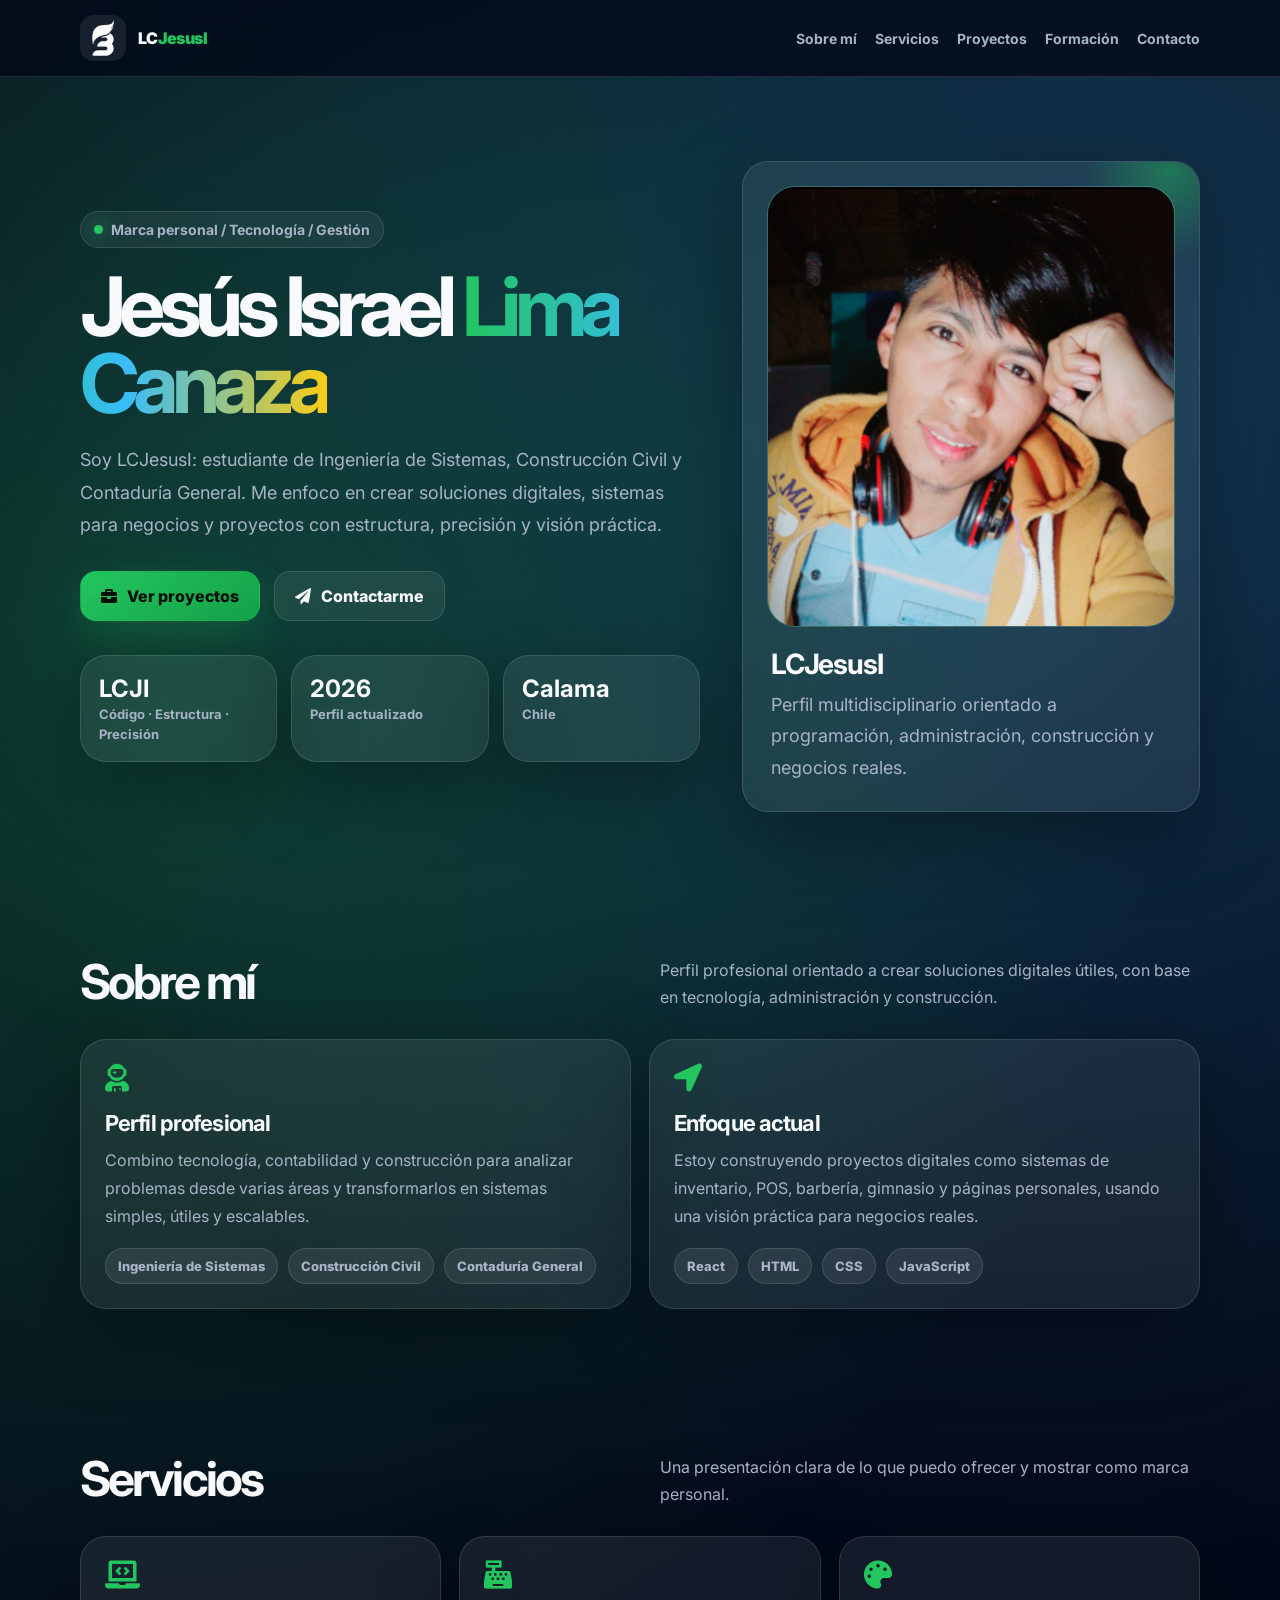
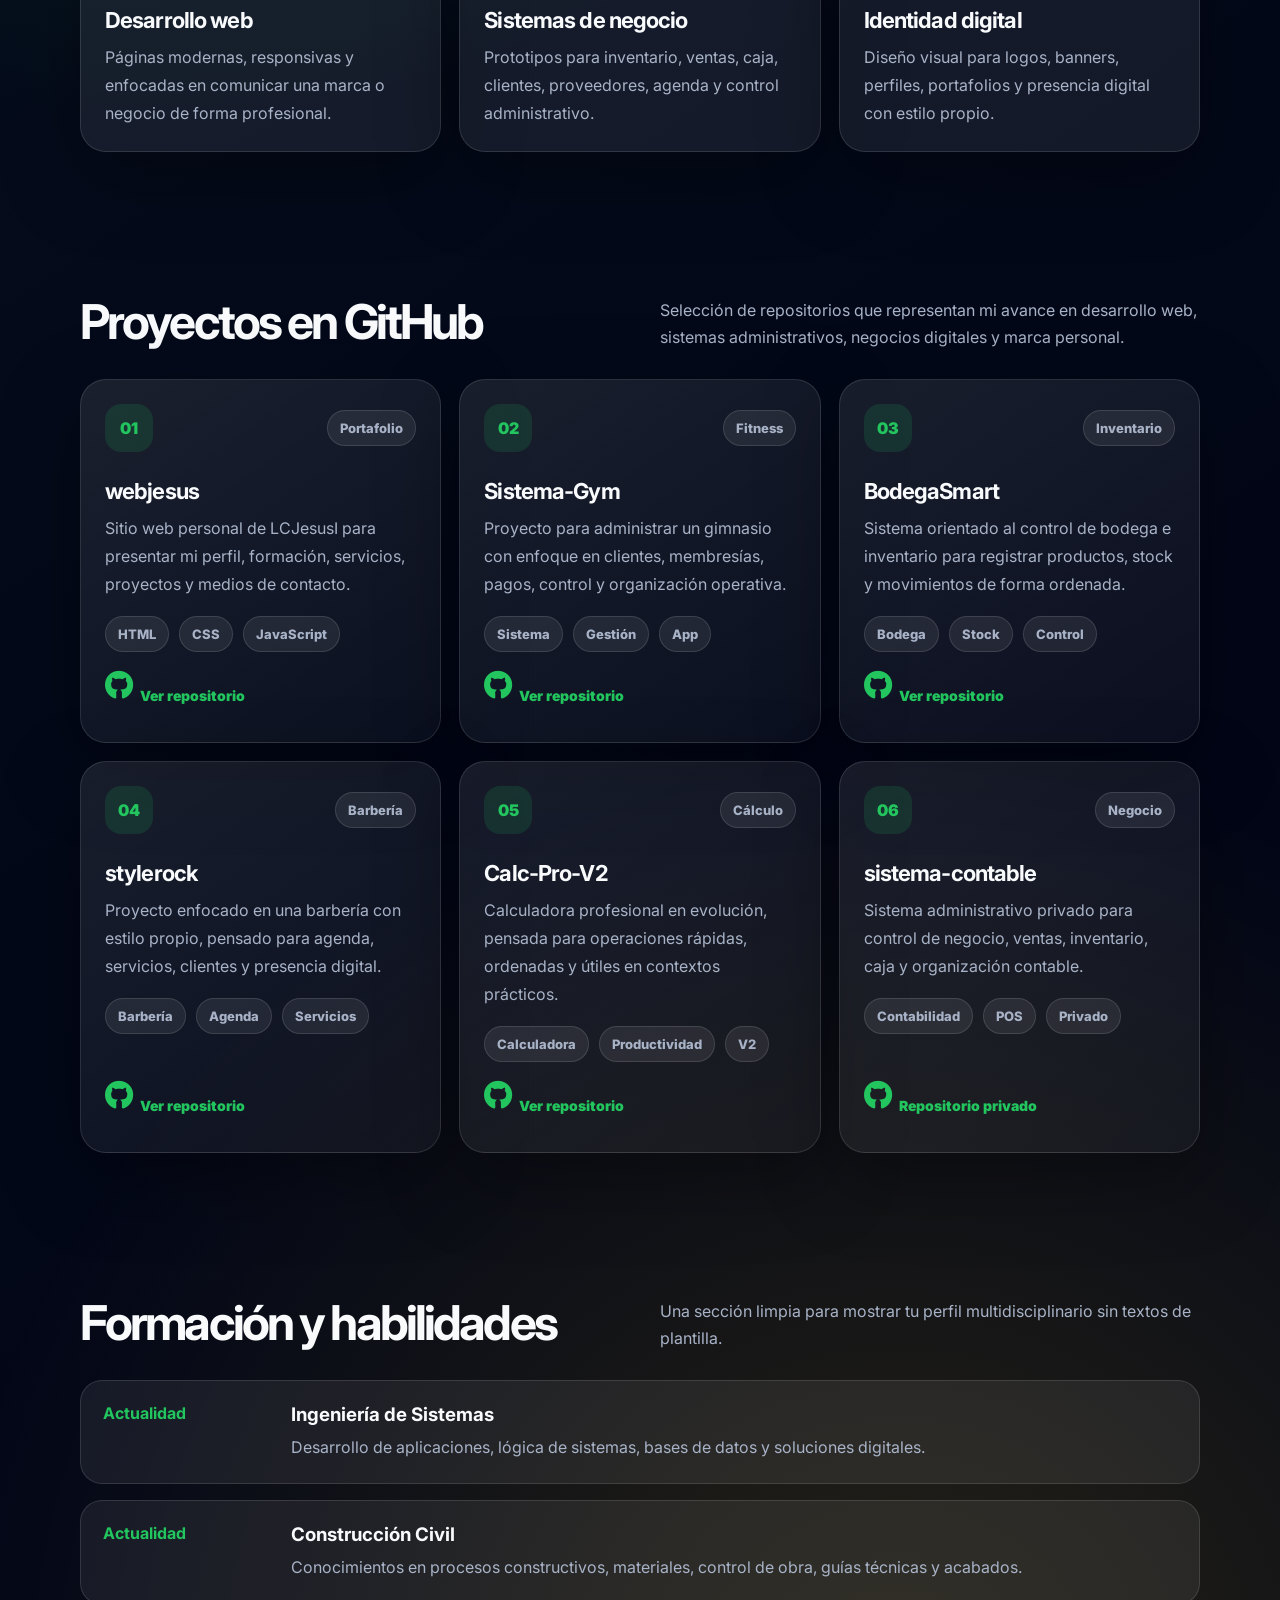
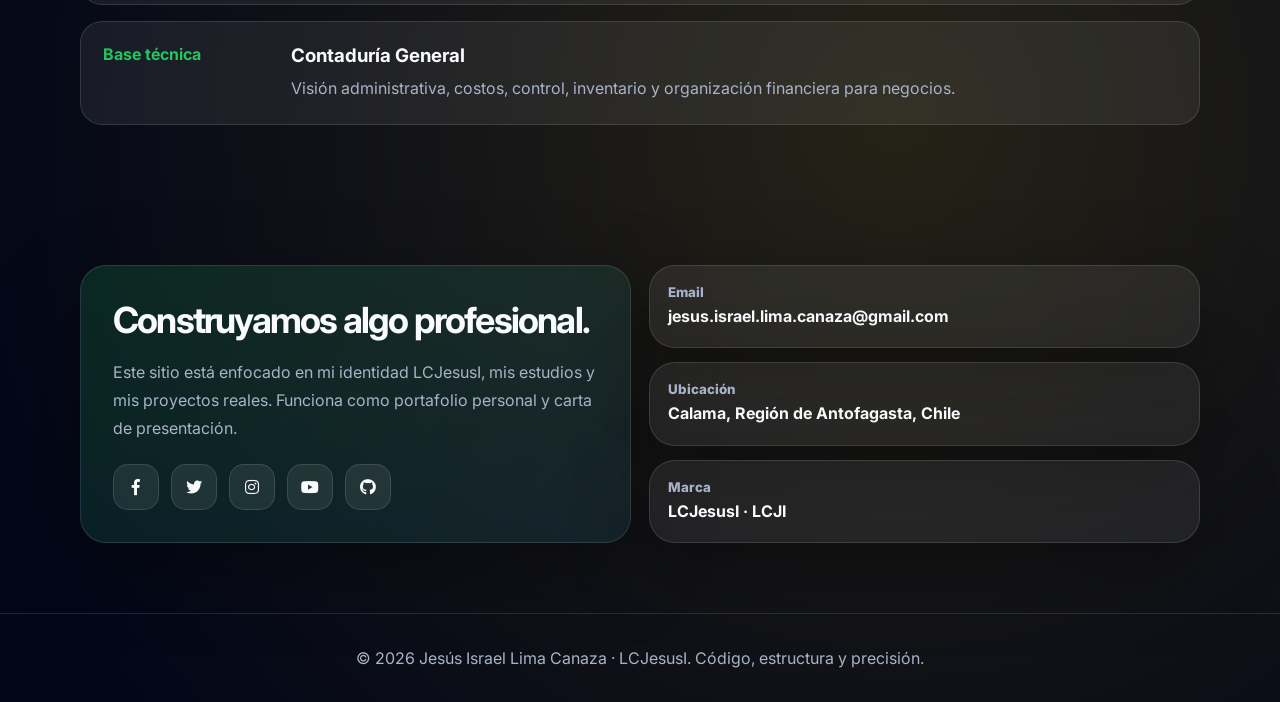
==== commit c29bf68c: "Actualizar sección de proyectos con repositorios de GitHub" ====
--- a/index.html
+++ b/index.html
@@ -297,7 +297,7 @@
     }
 
     .project {
-      min-height: 250px;
+      min-height: 280px;
       display: flex;
       flex-direction: column;
       justify-content: space-between;
@@ -322,6 +322,18 @@
       color: var(--primary);
       font-weight: 900;
     }
+
+    .project-link {
+      display: inline-flex;
+      align-items: center;
+      gap: 8px;
+      margin-top: 20px;
+      color: var(--primary);
+      font-weight: 900;
+      font-size: 14px;
+    }
+
+    .project-link:hover { color: var(--secondary); }
 
     .timeline {
       display: grid;
@@ -453,7 +465,7 @@
       <div class="container">
         <div class="section-head">
           <h2>Sobre mí</h2>
-          <p>Actualicé esta sección para mostrar una imagen más profesional, actual y alineada con tu marca personal.</p>
+          <p>Perfil profesional orientado a crear soluciones digitales útiles, con base en tecnología, administración y construcción.</p>
         </div>
         <div class="grid-2">
           <article class="card">
@@ -485,7 +497,7 @@
       <div class="container">
         <div class="section-head">
           <h2>Servicios</h2>
-          <p>Una presentación más clara de lo que puedes ofrecer o mostrar como marca personal.</p>
+          <p>Una presentación clara de lo que puedo ofrecer y mostrar como marca personal.</p>
         </div>
         <div class="grid-3">
           <article class="card">
@@ -510,30 +522,75 @@
     <section id="proyectos">
       <div class="container">
         <div class="section-head">
-          <h2>Proyectos destacados</h2>
-          <p>Reemplacé el portafolio genérico por proyectos que sí representan tu camino actual.</p>
+          <h2>Proyectos en GitHub</h2>
+          <p>Selección de repositorios que representan mi avance en desarrollo web, sistemas administrativos, negocios digitales y marca personal.</p>
         </div>
         <div class="grid-3">
           <article class="card project">
             <div>
-              <div class="project-top"><div class="project-number">01</div><span class="tag">Inventario</span></div>
-              <h3>Sistema para tienda de ropa</h3>
-              <p>Control de productos, variantes, tallas, colores, stock, movimientos y alertas de inventario.</p>
-            </div>
+              <div class="project-top"><div class="project-number">01</div><span class="tag">Portafolio</span></div>
+              <h3>webjesus</h3>
+              <p>Sitio web personal de LCJesusI para presentar mi perfil, formación, servicios, proyectos y medios de contacto.</p>
+              <div class="tag-list">
+                <span class="tag">HTML</span><span class="tag">CSS</span><span class="tag">JavaScript</span>
+              </div>
+            </div>
+            <a class="project-link" href="https://github.com/jesus-israel-lima-canaza/webjesus" target="_blank" rel="noopener noreferrer"><i class="fab fa-github"></i> Ver repositorio</a>
           </article>
           <article class="card project">
             <div>
-              <div class="project-top"><div class="project-number">02</div><span class="tag">POS</span></div>
-              <h3>Sistema multi negocio</h3>
-              <p>Gestión para botillería, barbería y minimarket con caja, productos, clientes, proveedores y reportes.</p>
-            </div>
+              <div class="project-top"><div class="project-number">02</div><span class="tag">Fitness</span></div>
+              <h3>Sistema-Gym</h3>
+              <p>Proyecto para administrar un gimnasio con enfoque en clientes, membresías, pagos, control y organización operativa.</p>
+              <div class="tag-list">
+                <span class="tag">Sistema</span><span class="tag">Gestión</span><span class="tag">App</span>
+              </div>
+            </div>
+            <a class="project-link" href="https://github.com/jesus-israel-lima-canaza/Sistema-Gym" target="_blank" rel="noopener noreferrer"><i class="fab fa-github"></i> Ver repositorio</a>
           </article>
           <article class="card project">
             <div>
-              <div class="project-top"><div class="project-number">03</div><span class="tag">Marca</span></div>
-              <h3>LCJesusI / LCJI</h3>
-              <p>Marca personal basada en código, estructura y precisión, con enfoque tecnológico y profesional.</p>
-            </div>
+              <div class="project-top"><div class="project-number">03</div><span class="tag">Inventario</span></div>
+              <h3>BodegaSmart</h3>
+              <p>Sistema orientado al control de bodega e inventario para registrar productos, stock y movimientos de forma ordenada.</p>
+              <div class="tag-list">
+                <span class="tag">Bodega</span><span class="tag">Stock</span><span class="tag">Control</span>
+              </div>
+            </div>
+            <a class="project-link" href="https://github.com/jesus-israel-lima-canaza/BodegaSmart" target="_blank" rel="noopener noreferrer"><i class="fab fa-github"></i> Ver repositorio</a>
+          </article>
+          <article class="card project">
+            <div>
+              <div class="project-top"><div class="project-number">04</div><span class="tag">Barbería</span></div>
+              <h3>stylerock</h3>
+              <p>Proyecto enfocado en una barbería con estilo propio, pensado para agenda, servicios, clientes y presencia digital.</p>
+              <div class="tag-list">
+                <span class="tag">Barbería</span><span class="tag">Agenda</span><span class="tag">Servicios</span>
+              </div>
+            </div>
+            <a class="project-link" href="https://github.com/jesus-israel-lima-canaza/stylerock" target="_blank" rel="noopener noreferrer"><i class="fab fa-github"></i> Ver repositorio</a>
+          </article>
+          <article class="card project">
+            <div>
+              <div class="project-top"><div class="project-number">05</div><span class="tag">Cálculo</span></div>
+              <h3>Calc-Pro-V2</h3>
+              <p>Calculadora profesional en evolución, pensada para operaciones rápidas, ordenadas y útiles en contextos prácticos.</p>
+              <div class="tag-list">
+                <span class="tag">Calculadora</span><span class="tag">Productividad</span><span class="tag">V2</span>
+              </div>
+            </div>
+            <a class="project-link" href="https://github.com/jesus-israel-lima-canaza/Calc-Pro-V2" target="_blank" rel="noopener noreferrer"><i class="fab fa-github"></i> Ver repositorio</a>
+          </article>
+          <article class="card project">
+            <div>
+              <div class="project-top"><div class="project-number">06</div><span class="tag">Negocio</span></div>
+              <h3>sistema-contable</h3>
+              <p>Sistema administrativo privado para control de negocio, ventas, inventario, caja y organización contable.</p>
+              <div class="tag-list">
+                <span class="tag">Contabilidad</span><span class="tag">POS</span><span class="tag">Privado</span>
+              </div>
+            </div>
+            <a class="project-link" href="https://github.com/jesus-israel-lima-canaza/sistema-contable" target="_blank" rel="noopener noreferrer"><i class="fab fa-github"></i> Repositorio privado</a>
           </article>
         </div>
       </div>
@@ -575,7 +632,7 @@
       <div class="container contact-card">
         <div class="contact-panel">
           <h2>Construyamos algo profesional.</h2>
-          <p>Este sitio ahora queda más enfocado en tu identidad LCJesusI, tus estudios y tus proyectos reales. Puedes usarlo como portafolio personal y carta de presentación.</p>
+          <p>Este sitio está enfocado en mi identidad LCJesusI, mis estudios y mis proyectos reales. Funciona como portafolio personal y carta de presentación.</p>
           <div class="socials">
             <a href="https://www.facebook.com/LCJesusI/" aria-label="Facebook"><i class="fab fa-facebook-f"></i></a>
             <a href="https://twitter.com/LCJesusI" aria-label="Twitter"><i class="fab fa-twitter"></i></a>
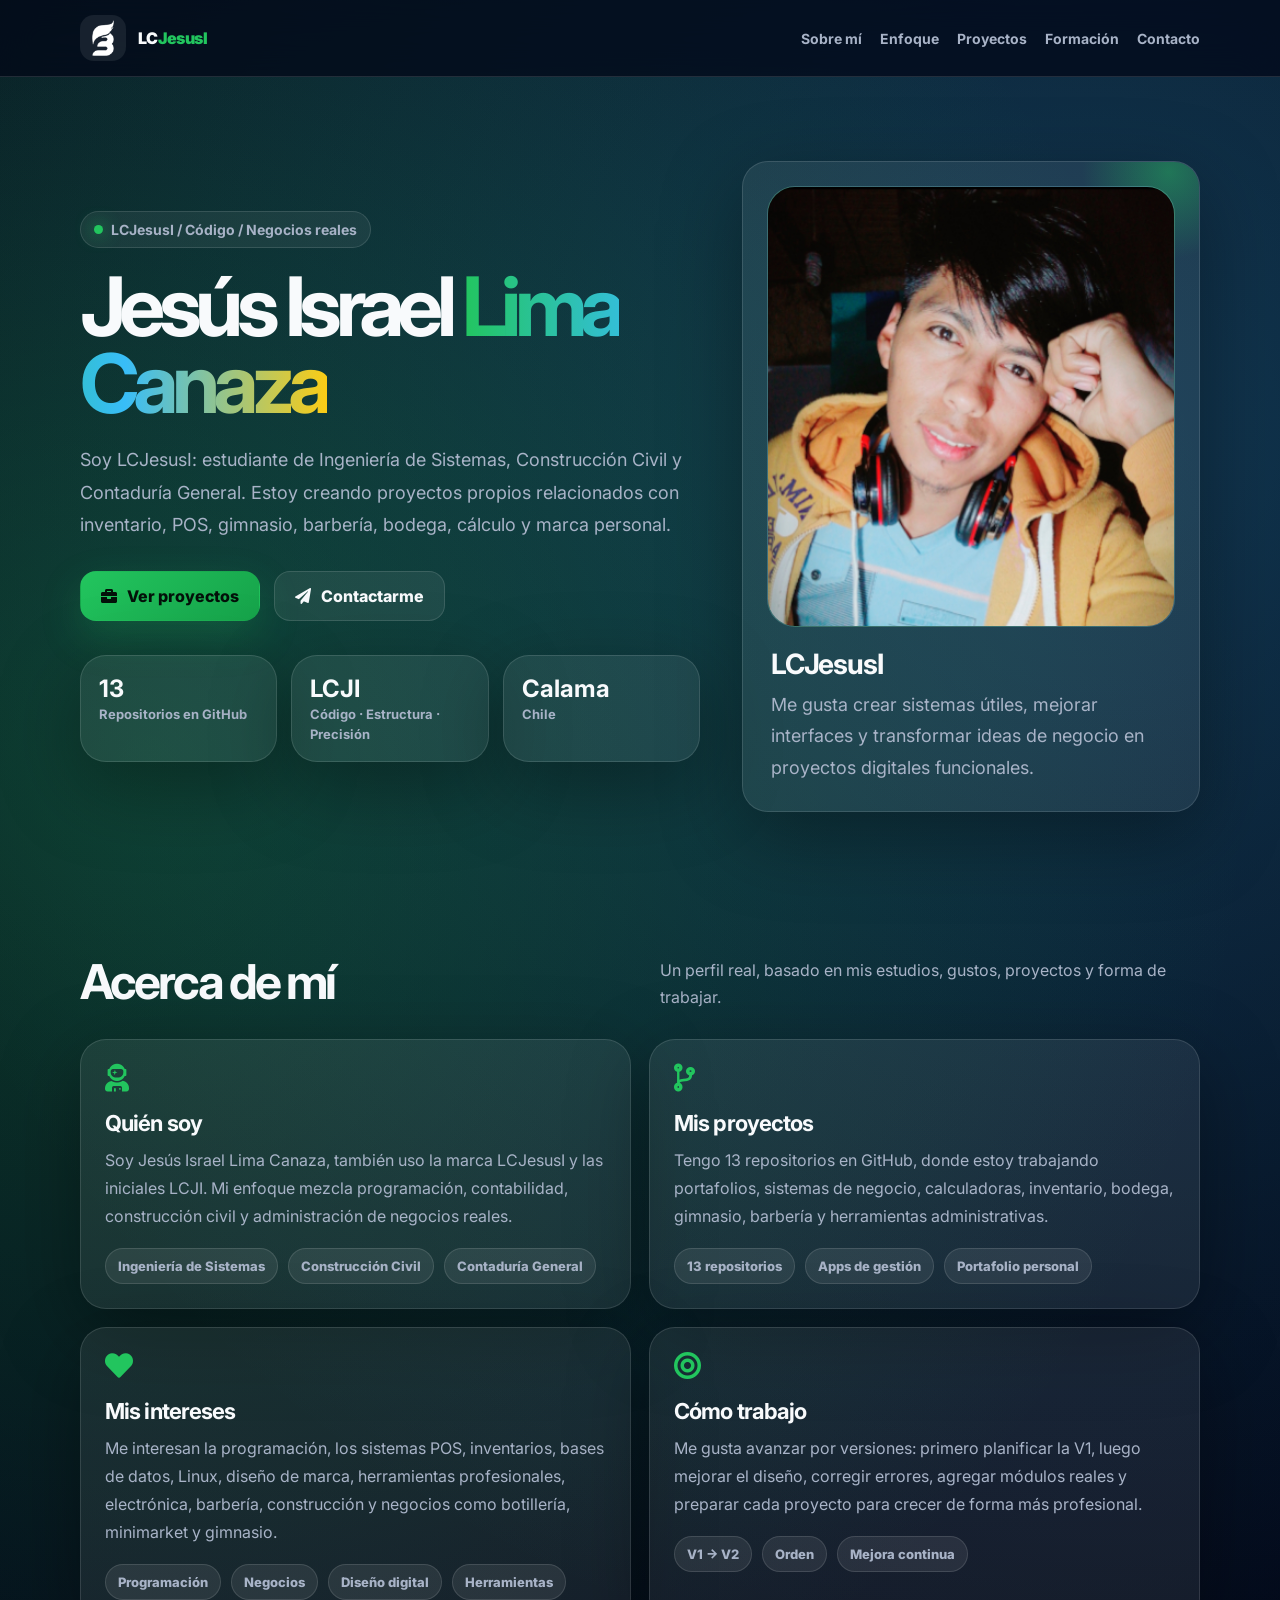
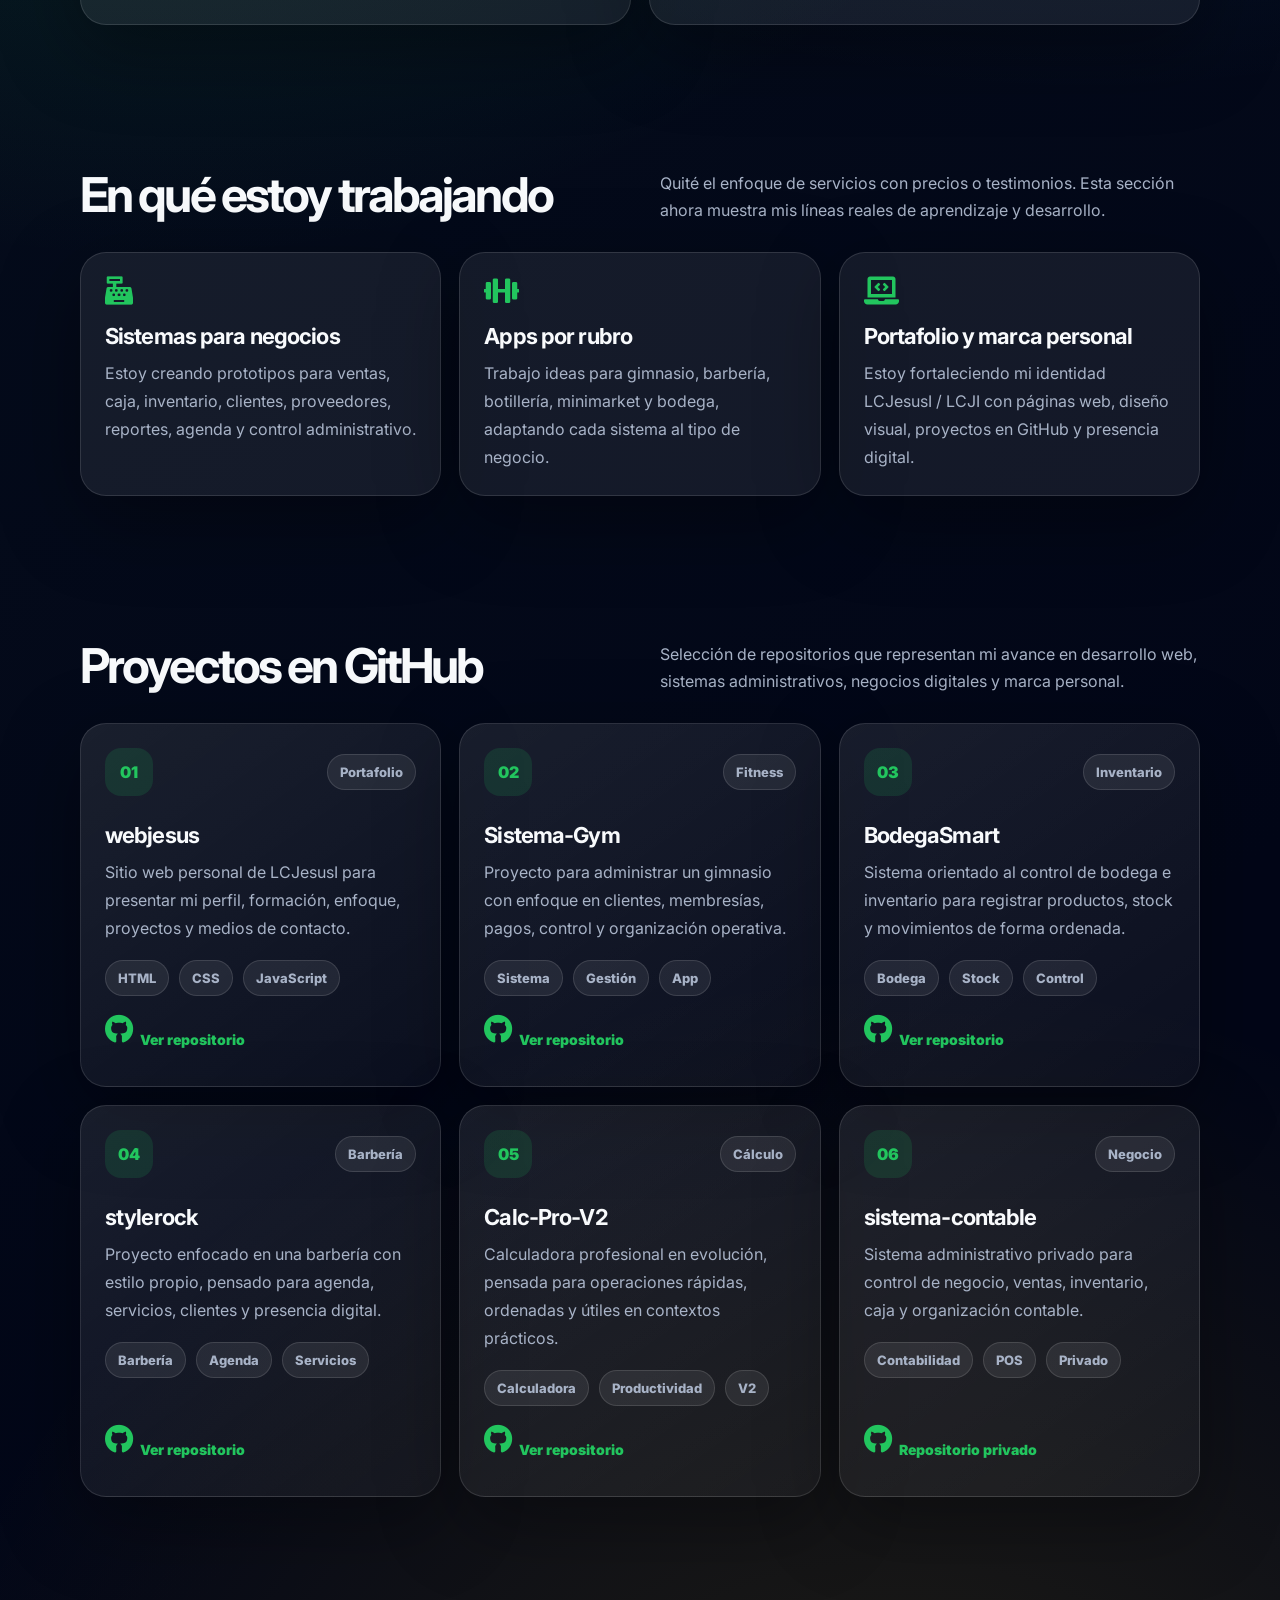
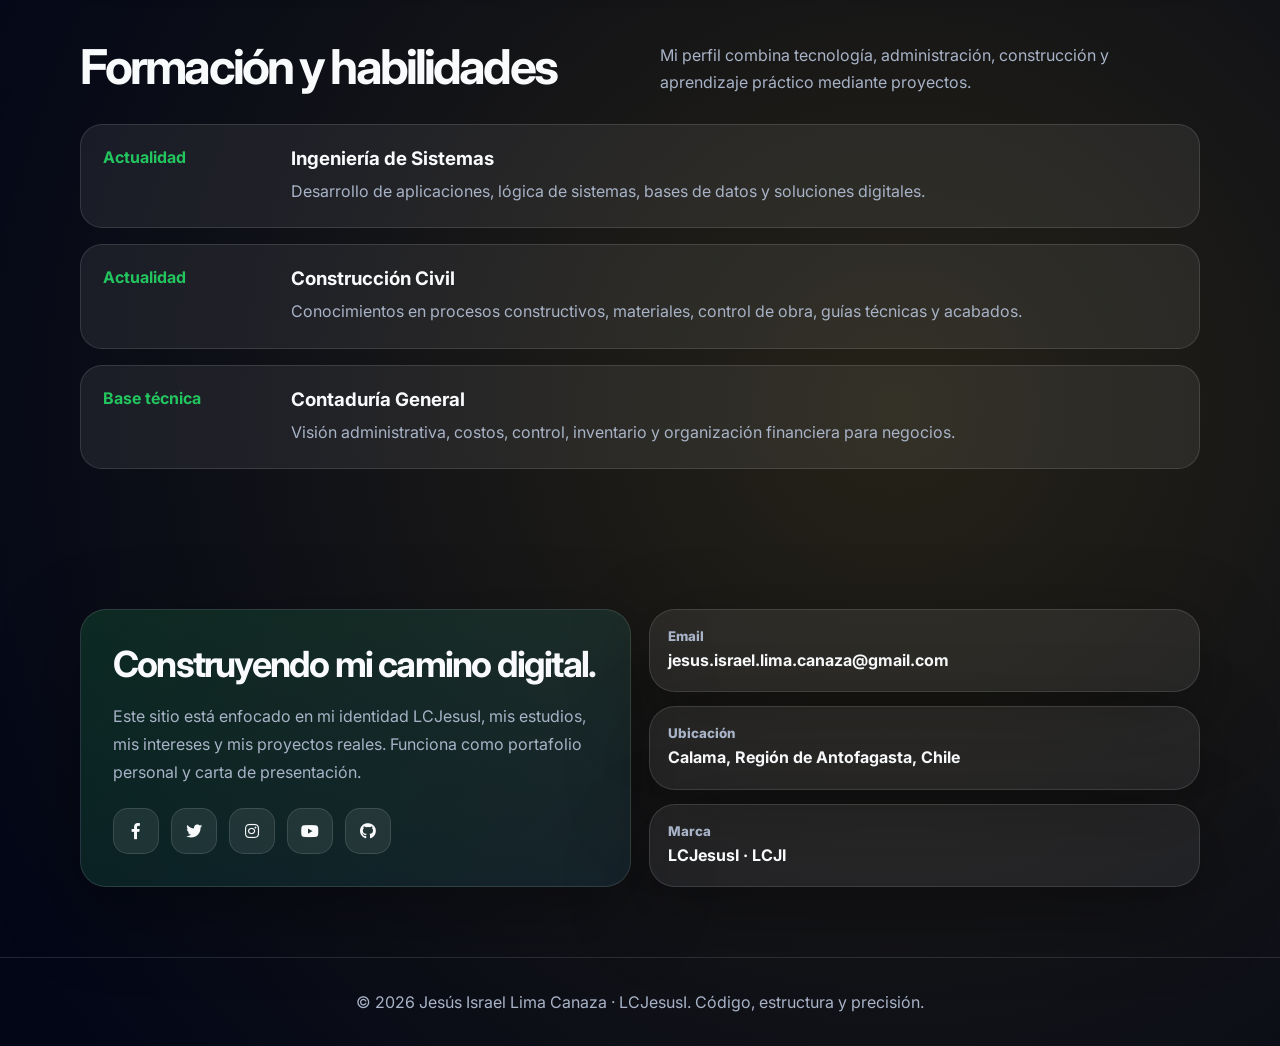
==== commit af57b7ba: "Personalizar sobre mi y enfoque de proyectos" ====
--- a/index.html
+++ b/index.html
@@ -103,9 +103,7 @@
 
     .nav-links a:hover { color: var(--text); }
 
-    .hero {
-      padding: 84px 0 70px;
-    }
+    .hero { padding: 84px 0 70px; }
 
     .hero-grid {
       display: grid;
@@ -335,10 +333,7 @@
 
     .project-link:hover { color: var(--secondary); }
 
-    .timeline {
-      display: grid;
-      gap: 16px;
-    }
+    .timeline { display: grid; gap: 16px; }
 
     .timeline-item {
       display: grid;
@@ -421,7 +416,7 @@
       </a>
       <nav class="nav-links" aria-label="Navegación principal">
         <a href="#sobre-mi">Sobre mí</a>
-        <a href="#servicios">Servicios</a>
+        <a href="#servicios">Enfoque</a>
         <a href="#proyectos">Proyectos</a>
         <a href="#formacion">Formación</a>
         <a href="#contacto">Contacto</a>
@@ -433,18 +428,18 @@
     <section class="hero">
       <div class="container hero-grid">
         <div>
-          <div class="eyebrow"><span class="dot"></span> Marca personal / Tecnología / Gestión</div>
+          <div class="eyebrow"><span class="dot"></span> LCJesusI / Código / Negocios reales</div>
           <h1>Jesús Israel <span class="gradient-text">Lima Canaza</span></h1>
           <p>
-            Soy LCJesusI: estudiante de Ingeniería de Sistemas, Construcción Civil y Contaduría General. Me enfoco en crear soluciones digitales, sistemas para negocios y proyectos con estructura, precisión y visión práctica.
+            Soy LCJesusI: estudiante de Ingeniería de Sistemas, Construcción Civil y Contaduría General. Estoy creando proyectos propios relacionados con inventario, POS, gimnasio, barbería, bodega, cálculo y marca personal.
           </p>
           <div class="actions">
             <a class="btn btn-primary" href="#proyectos"><i class="fas fa-briefcase"></i> Ver proyectos</a>
             <a class="btn btn-ghost" href="mailto:jesus.israel.lima.canaza@gmail.com"><i class="fas fa-paper-plane"></i> Contactarme</a>
           </div>
           <div class="stats">
+            <div class="stat"><strong>13</strong><span>Repositorios en GitHub</span></div>
             <div class="stat"><strong>LCJI</strong><span>Código · Estructura · Precisión</span></div>
-            <div class="stat"><strong>2026</strong><span>Perfil actualizado</span></div>
             <div class="stat"><strong>Calama</strong><span>Chile</span></div>
           </div>
         </div>
@@ -455,7 +450,7 @@
           </div>
           <div class="profile-info">
             <h2>LCJesusI</h2>
-            <p>Perfil multidisciplinario orientado a programación, administración, construcción y negocios reales.</p>
+            <p>Me gusta crear sistemas útiles, mejorar interfaces y transformar ideas de negocio en proyectos digitales funcionales.</p>
           </div>
         </article>
       </div>
@@ -464,14 +459,14 @@
     <section id="sobre-mi">
       <div class="container">
         <div class="section-head">
-          <h2>Sobre mí</h2>
-          <p>Perfil profesional orientado a crear soluciones digitales útiles, con base en tecnología, administración y construcción.</p>
+          <h2>Acerca de mí</h2>
+          <p>Un perfil real, basado en mis estudios, gustos, proyectos y forma de trabajar.</p>
         </div>
         <div class="grid-2">
           <article class="card">
             <i class="fas fa-user-astronaut"></i>
-            <h3>Perfil profesional</h3>
-            <p>Combino tecnología, contabilidad y construcción para analizar problemas desde varias áreas y transformarlos en sistemas simples, útiles y escalables.</p>
+            <h3>Quién soy</h3>
+            <p>Soy Jesús Israel Lima Canaza, también uso la marca LCJesusI y las iniciales LCJI. Mi enfoque mezcla programación, contabilidad, construcción civil y administración de negocios reales.</p>
             <div class="tag-list">
               <span class="tag">Ingeniería de Sistemas</span>
               <span class="tag">Construcción Civil</span>
@@ -479,14 +474,34 @@
             </div>
           </article>
           <article class="card">
-            <i class="fas fa-location-arrow"></i>
-            <h3>Enfoque actual</h3>
-            <p>Estoy construyendo proyectos digitales como sistemas de inventario, POS, barbería, gimnasio y páginas personales, usando una visión práctica para negocios reales.</p>
+            <i class="fas fa-code-branch"></i>
+            <h3>Mis proyectos</h3>
+            <p>Tengo 13 repositorios en GitHub, donde estoy trabajando portafolios, sistemas de negocio, calculadoras, inventario, bodega, gimnasio, barbería y herramientas administrativas.</p>
             <div class="tag-list">
-              <span class="tag">React</span>
-              <span class="tag">HTML</span>
-              <span class="tag">CSS</span>
-              <span class="tag">JavaScript</span>
+              <span class="tag">13 repositorios</span>
+              <span class="tag">Apps de gestión</span>
+              <span class="tag">Portafolio personal</span>
+            </div>
+          </article>
+          <article class="card">
+            <i class="fas fa-heart"></i>
+            <h3>Mis intereses</h3>
+            <p>Me interesan la programación, los sistemas POS, inventarios, bases de datos, Linux, diseño de marca, herramientas profesionales, electrónica, barbería, construcción y negocios como botillería, minimarket y gimnasio.</p>
+            <div class="tag-list">
+              <span class="tag">Programación</span>
+              <span class="tag">Negocios</span>
+              <span class="tag">Diseño digital</span>
+              <span class="tag">Herramientas</span>
+            </div>
+          </article>
+          <article class="card">
+            <i class="fas fa-bullseye"></i>
+            <h3>Cómo trabajo</h3>
+            <p>Me gusta avanzar por versiones: primero planificar la V1, luego mejorar el diseño, corregir errores, agregar módulos reales y preparar cada proyecto para crecer de forma más profesional.</p>
+            <div class="tag-list">
+              <span class="tag">V1 → V2</span>
+              <span class="tag">Orden</span>
+              <span class="tag">Mejora continua</span>
             </div>
           </article>
         </div>
@@ -496,24 +511,24 @@
     <section id="servicios">
       <div class="container">
         <div class="section-head">
-          <h2>Servicios</h2>
-          <p>Una presentación clara de lo que puedo ofrecer y mostrar como marca personal.</p>
+          <h2>En qué estoy trabajando</h2>
+          <p>Quité el enfoque de servicios con precios o testimonios. Esta sección ahora muestra mis líneas reales de aprendizaje y desarrollo.</p>
         </div>
         <div class="grid-3">
           <article class="card">
+            <i class="fas fa-cash-register"></i>
+            <h3>Sistemas para negocios</h3>
+            <p>Estoy creando prototipos para ventas, caja, inventario, clientes, proveedores, reportes, agenda y control administrativo.</p>
+          </article>
+          <article class="card">
+            <i class="fas fa-dumbbell"></i>
+            <h3>Apps por rubro</h3>
+            <p>Trabajo ideas para gimnasio, barbería, botillería, minimarket y bodega, adaptando cada sistema al tipo de negocio.</p>
+          </article>
+          <article class="card">
             <i class="fas fa-laptop-code"></i>
-            <h3>Desarrollo web</h3>
-            <p>Páginas modernas, responsivas y enfocadas en comunicar una marca o negocio de forma profesional.</p>
-          </article>
-          <article class="card">
-            <i class="fas fa-cash-register"></i>
-            <h3>Sistemas de negocio</h3>
-            <p>Prototipos para inventario, ventas, caja, clientes, proveedores, agenda y control administrativo.</p>
-          </article>
-          <article class="card">
-            <i class="fas fa-palette"></i>
-            <h3>Identidad digital</h3>
-            <p>Diseño visual para logos, banners, perfiles, portafolios y presencia digital con estilo propio.</p>
+            <h3>Portafolio y marca personal</h3>
+            <p>Estoy fortaleciendo mi identidad LCJesusI / LCJI con páginas web, diseño visual, proyectos en GitHub y presencia digital.</p>
           </article>
         </div>
       </div>
@@ -530,7 +545,7 @@
             <div>
               <div class="project-top"><div class="project-number">01</div><span class="tag">Portafolio</span></div>
               <h3>webjesus</h3>
-              <p>Sitio web personal de LCJesusI para presentar mi perfil, formación, servicios, proyectos y medios de contacto.</p>
+              <p>Sitio web personal de LCJesusI para presentar mi perfil, formación, enfoque, proyectos y medios de contacto.</p>
               <div class="tag-list">
                 <span class="tag">HTML</span><span class="tag">CSS</span><span class="tag">JavaScript</span>
               </div>
@@ -600,7 +615,7 @@
       <div class="container">
         <div class="section-head">
           <h2>Formación y habilidades</h2>
-          <p>Una sección limpia para mostrar tu perfil multidisciplinario sin textos de plantilla.</p>
+          <p>Mi perfil combina tecnología, administración, construcción y aprendizaje práctico mediante proyectos.</p>
         </div>
         <div class="timeline">
           <article class="timeline-item">
@@ -631,8 +646,8 @@
     <section id="contacto">
       <div class="container contact-card">
         <div class="contact-panel">
-          <h2>Construyamos algo profesional.</h2>
-          <p>Este sitio está enfocado en mi identidad LCJesusI, mis estudios y mis proyectos reales. Funciona como portafolio personal y carta de presentación.</p>
+          <h2>Construyendo mi camino digital.</h2>
+          <p>Este sitio está enfocado en mi identidad LCJesusI, mis estudios, mis intereses y mis proyectos reales. Funciona como portafolio personal y carta de presentación.</p>
           <div class="socials">
             <a href="https://www.facebook.com/LCJesusI/" aria-label="Facebook"><i class="fab fa-facebook-f"></i></a>
             <a href="https://twitter.com/LCJesusI" aria-label="Twitter"><i class="fab fa-twitter"></i></a>
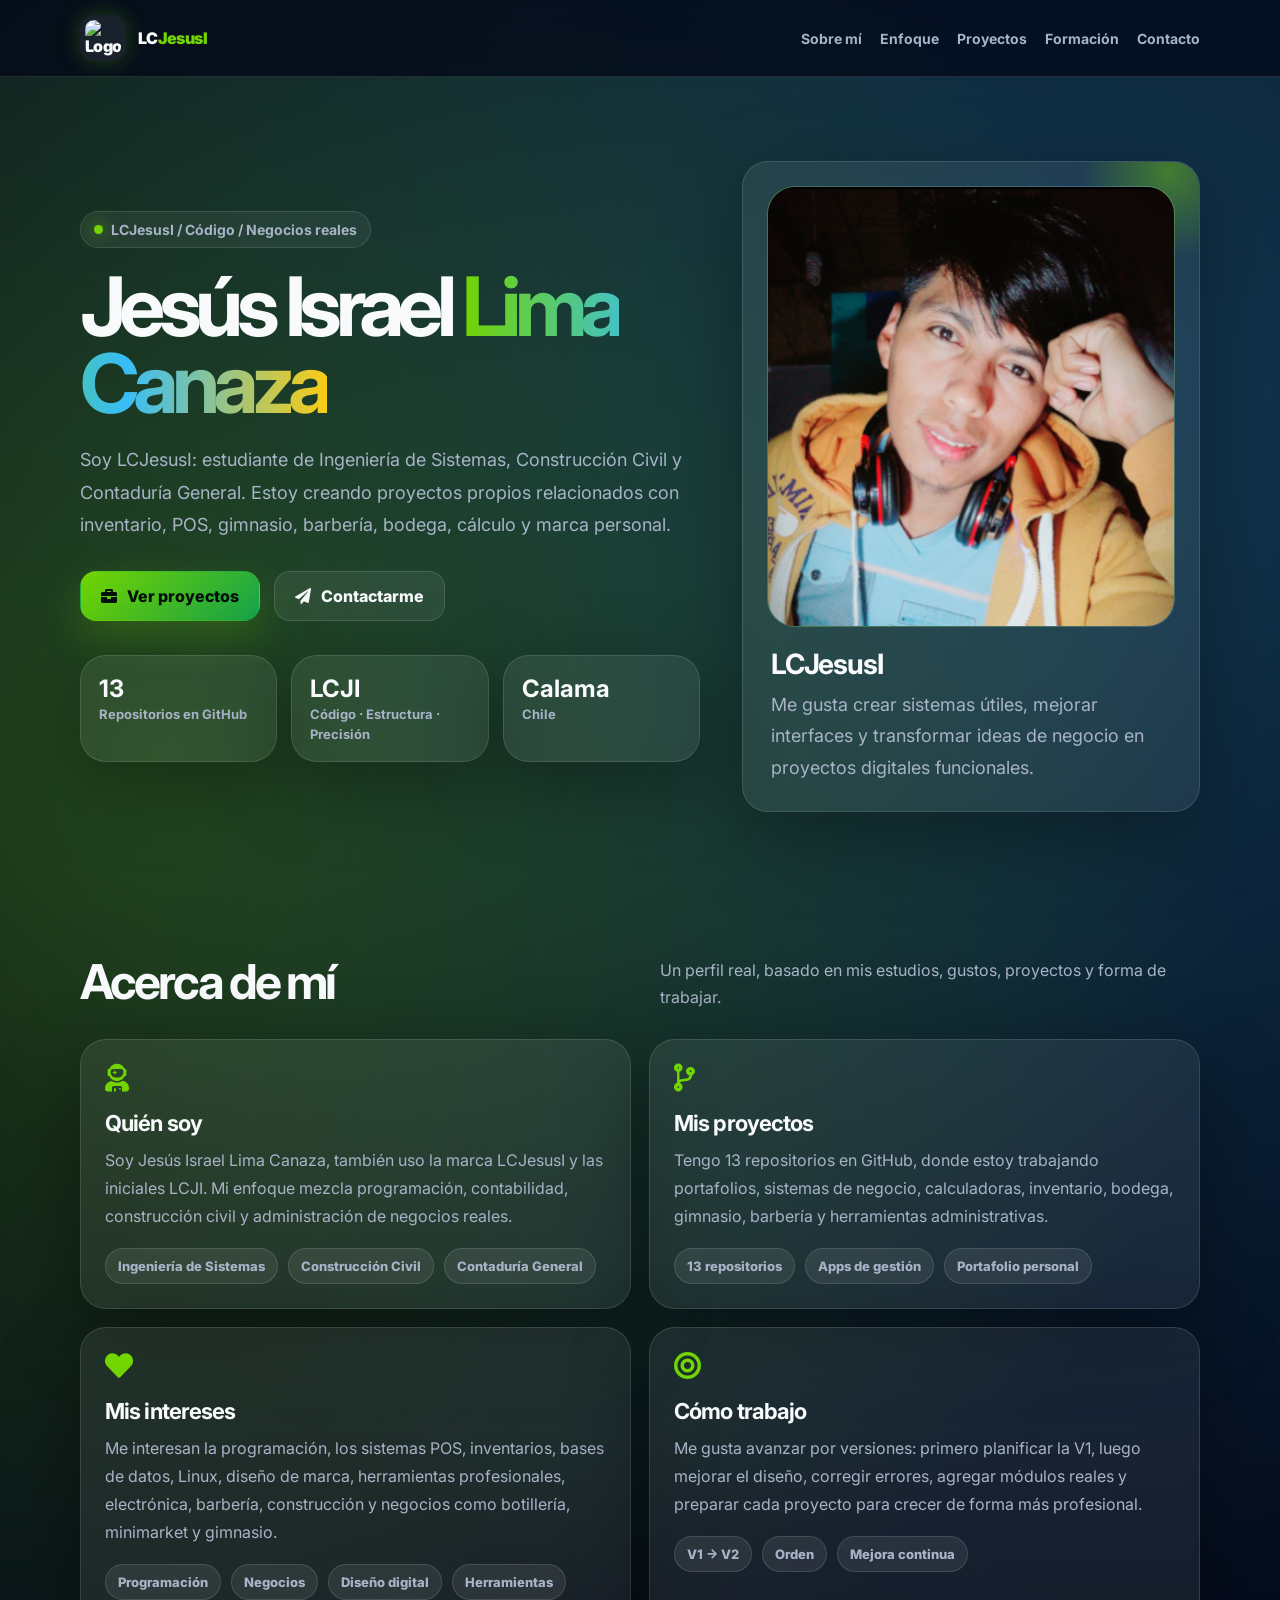
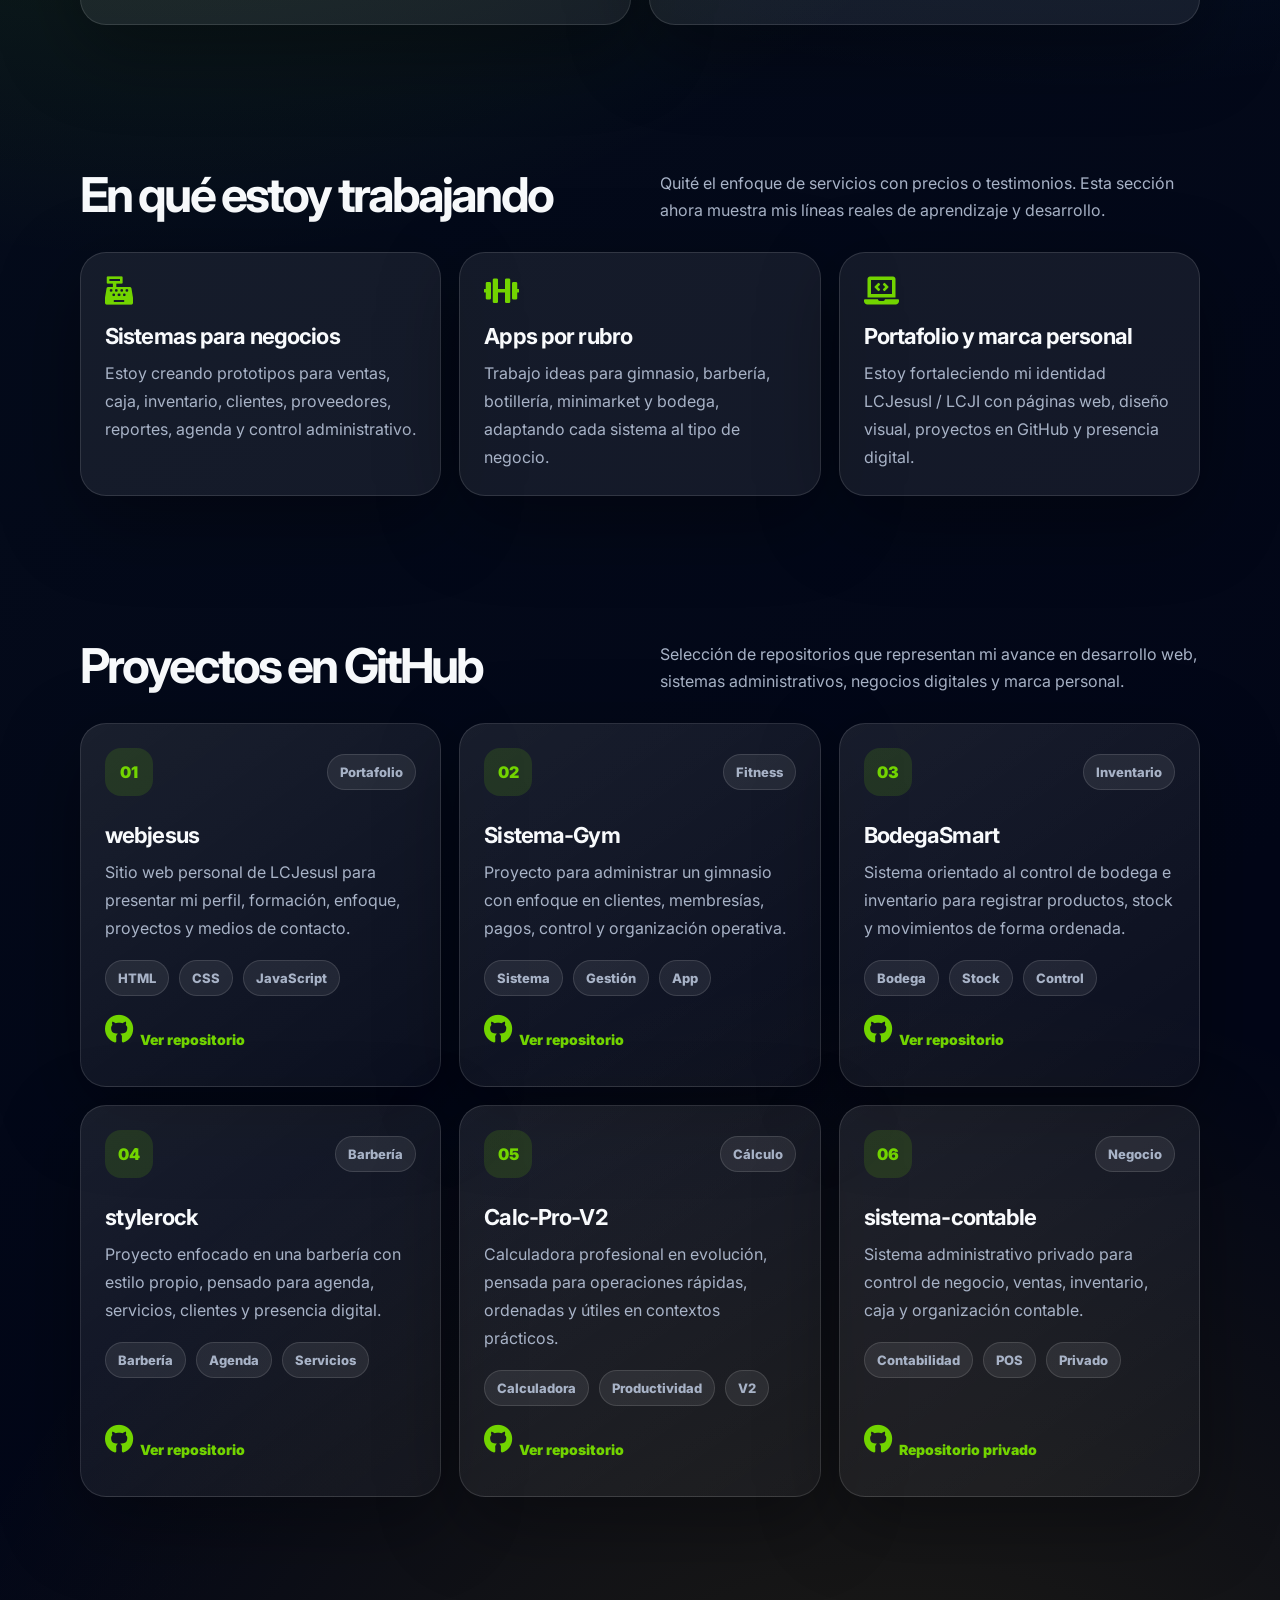
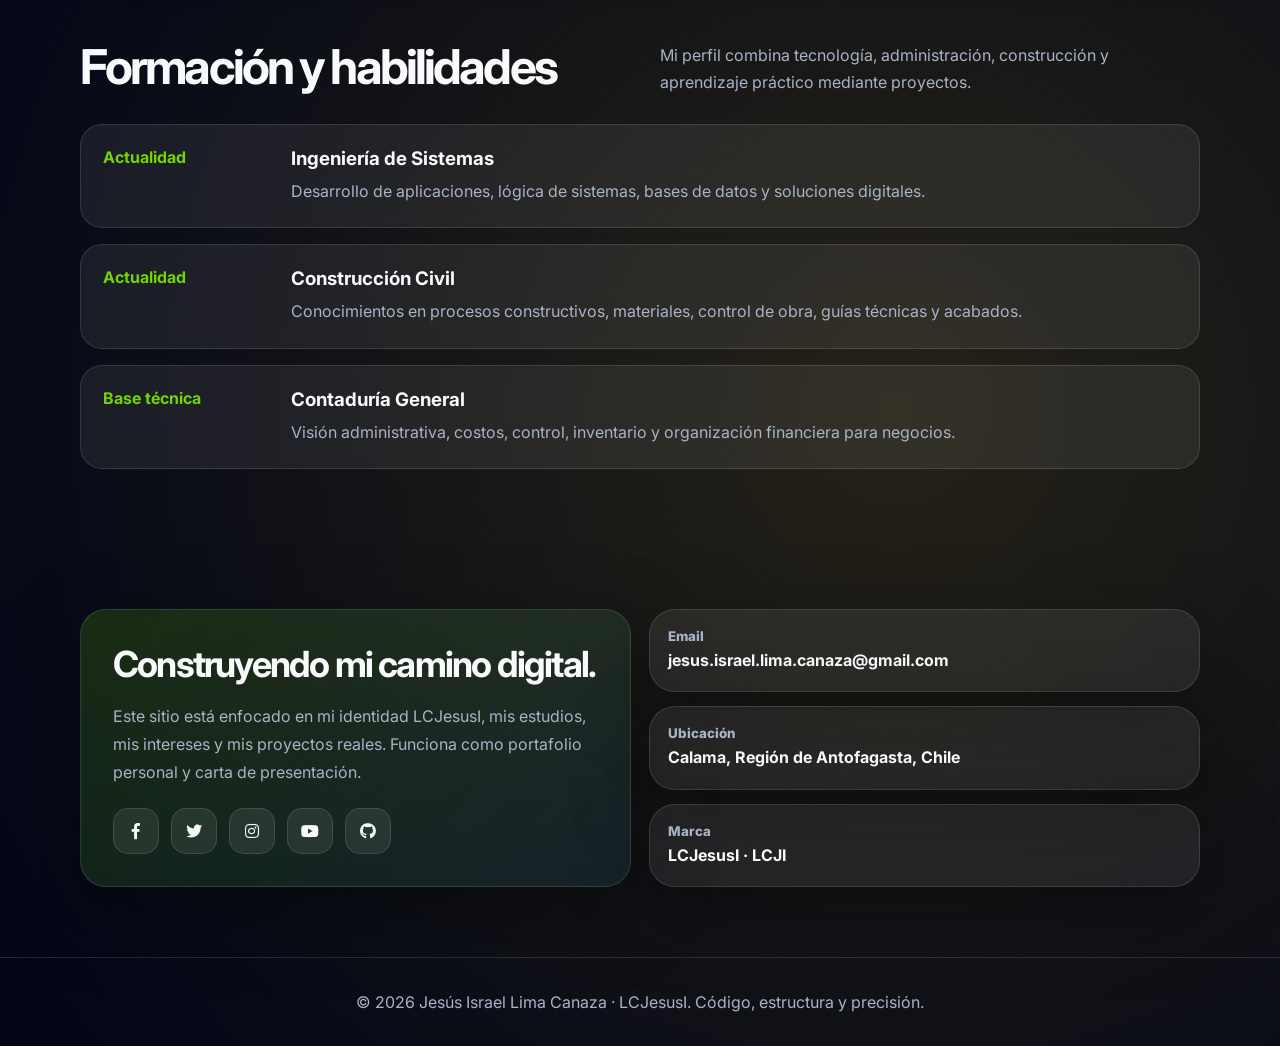
==== commit bb95eb9c: "Cambiar logo principal a LCJI" ====
--- a/index.html
+++ b/index.html
@@ -22,7 +22,7 @@
       --card-strong: rgba(255, 255, 255, 0.12);
       --text: #f8fafc;
       --muted: #a8b3c7;
-      --primary: #22c55e;
+      --primary: #72d400;
       --secondary: #38bdf8;
       --accent: #facc15;
       --danger: #fb7185;
@@ -39,7 +39,7 @@
       margin: 0;
       font-family: "Inter", system-ui, -apple-system, BlinkMacSystemFont, "Segoe UI", sans-serif;
       background:
-        radial-gradient(circle at 12% 18%, rgba(34, 197, 94, 0.25), transparent 30%),
+        radial-gradient(circle at 12% 18%, rgba(114, 212, 0, 0.25), transparent 30%),
         radial-gradient(circle at 85% 10%, rgba(56, 189, 248, 0.24), transparent 32%),
         radial-gradient(circle at 70% 85%, rgba(250, 204, 21, 0.14), transparent 28%),
         linear-gradient(145deg, var(--bg), #020617 65%);
@@ -89,6 +89,7 @@
       border-radius: 14px;
       background: rgba(255, 255, 255, 0.08);
       padding: 5px;
+      box-shadow: 0 0 22px rgba(114, 212, 0, 0.25);
     }
 
     .brand span { color: var(--primary); }
@@ -181,7 +182,7 @@
       background: linear-gradient(135deg, var(--primary), #16a34a);
       color: #04110a;
       border-color: transparent;
-      box-shadow: 0 16px 40px rgba(34, 197, 94, 0.22);
+      box-shadow: 0 16px 40px rgba(114, 212, 0, 0.22);
     }
 
     .btn-ghost { background: rgba(255,255,255,0.07); }
@@ -215,7 +216,7 @@
       inset: -80px -60px auto auto;
       width: 180px;
       height: 180px;
-      background: radial-gradient(circle, rgba(34,197,94,.42), transparent 68%);
+      background: radial-gradient(circle, rgba(114,212,0,.42), transparent 68%);
     }
 
     .profile-photo {
@@ -223,7 +224,7 @@
       aspect-ratio: 1 / 1.08;
       border-radius: 28px;
       overflow: hidden;
-      background: linear-gradient(135deg, rgba(34,197,94,.2), rgba(56,189,248,.15));
+      background: linear-gradient(135deg, rgba(114,212,0,.2), rgba(56,189,248,.15));
       border: 1px solid var(--border);
     }
 
@@ -316,7 +317,7 @@
       border-radius: 16px;
       display: grid;
       place-items: center;
-      background: rgba(34, 197, 94, 0.14);
+      background: rgba(114, 212, 0, 0.14);
       color: var(--primary);
       font-weight: 900;
     }
@@ -360,7 +361,7 @@
       padding: 32px;
       border-radius: var(--radius);
       border: 1px solid var(--border);
-      background: linear-gradient(135deg, rgba(34,197,94,.16), rgba(56,189,248,.09));
+      background: linear-gradient(135deg, rgba(114,212,0,.16), rgba(56,189,248,.09));
       box-shadow: var(--shadow);
     }
 
@@ -411,7 +412,7 @@
   <header class="nav">
     <div class="container nav-inner">
       <a href="#inicio" class="brand" aria-label="Inicio LCJesusI">
-        <img src="img/logo.png" alt="Logo LCJesusI" />
+        <img src="https://drive.google.com/uc?export=view&id=1ufMRjNg-mJ7WwioNq83MXMADhHvNy2jb" alt="Logo LCJI" />
         <div>LC<span>JesusI</span></div>
       </a>
       <nav class="nav-links" aria-label="Navegación principal">
